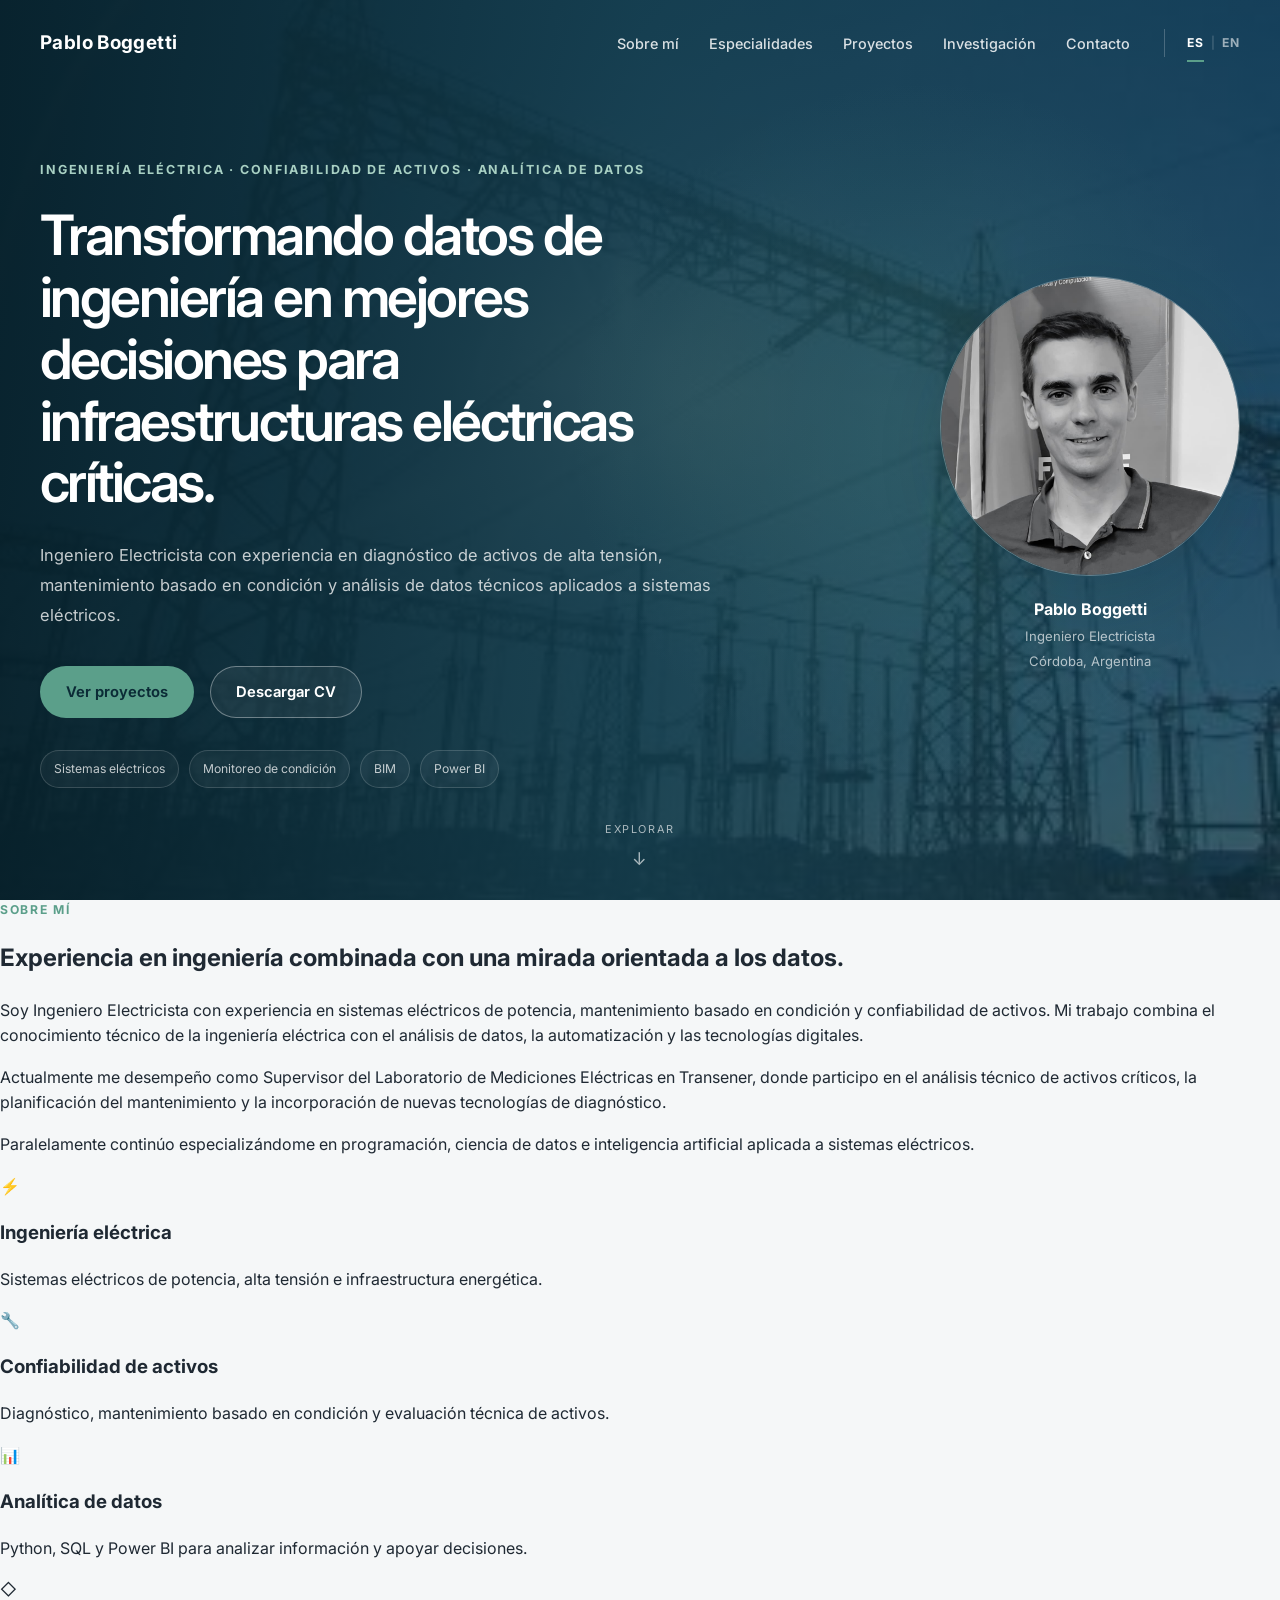
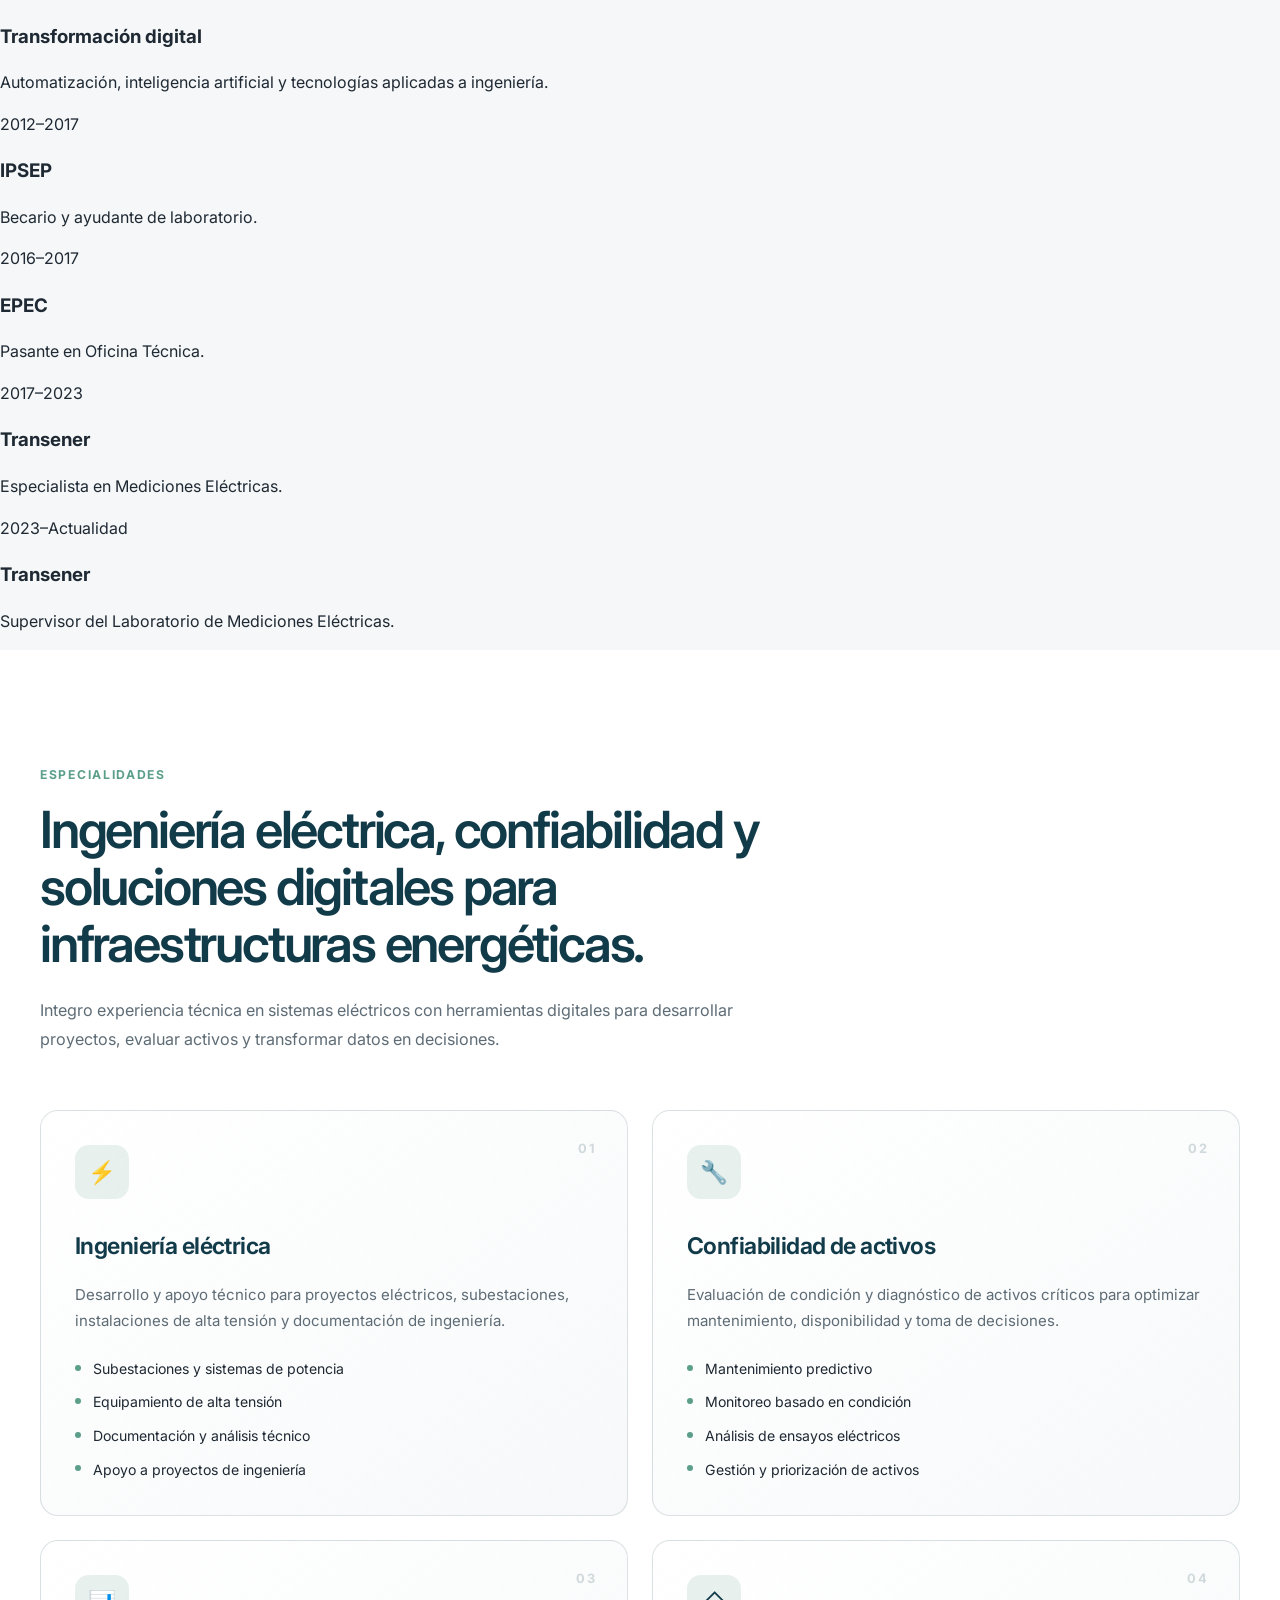
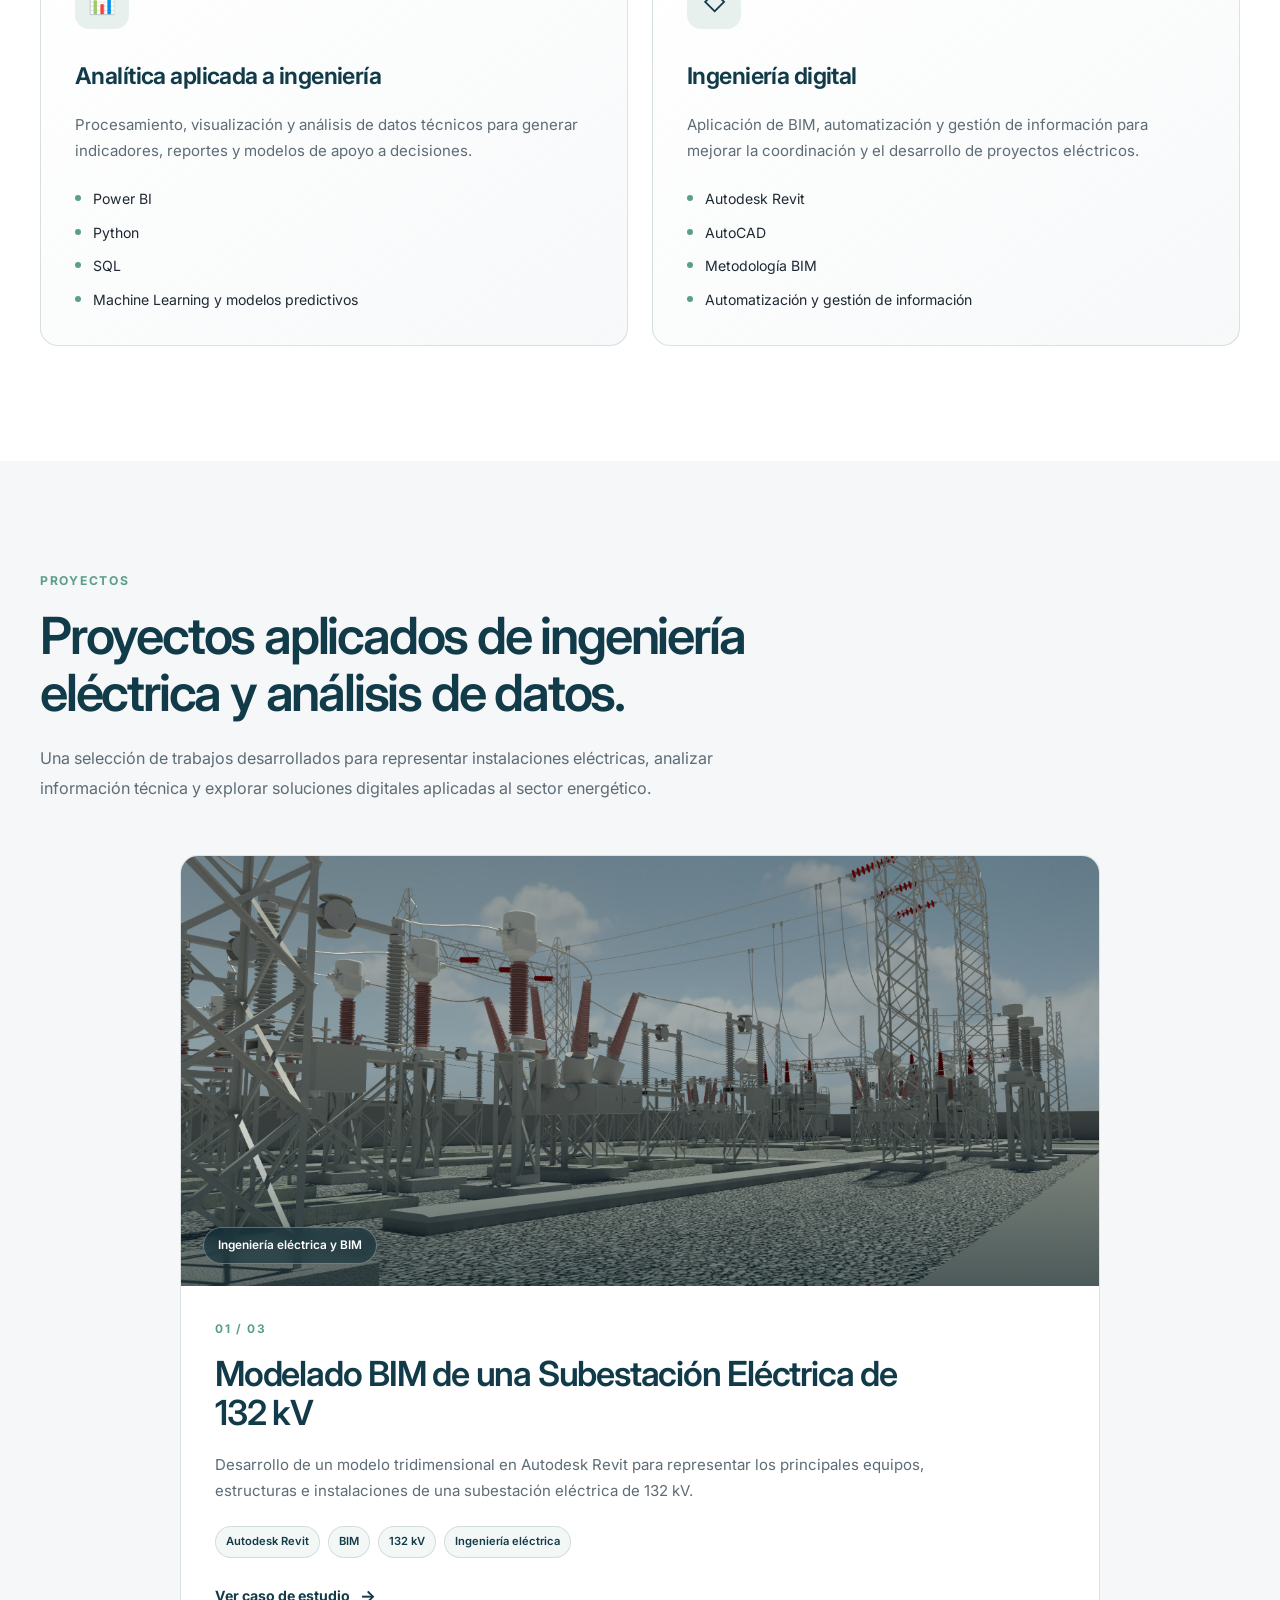
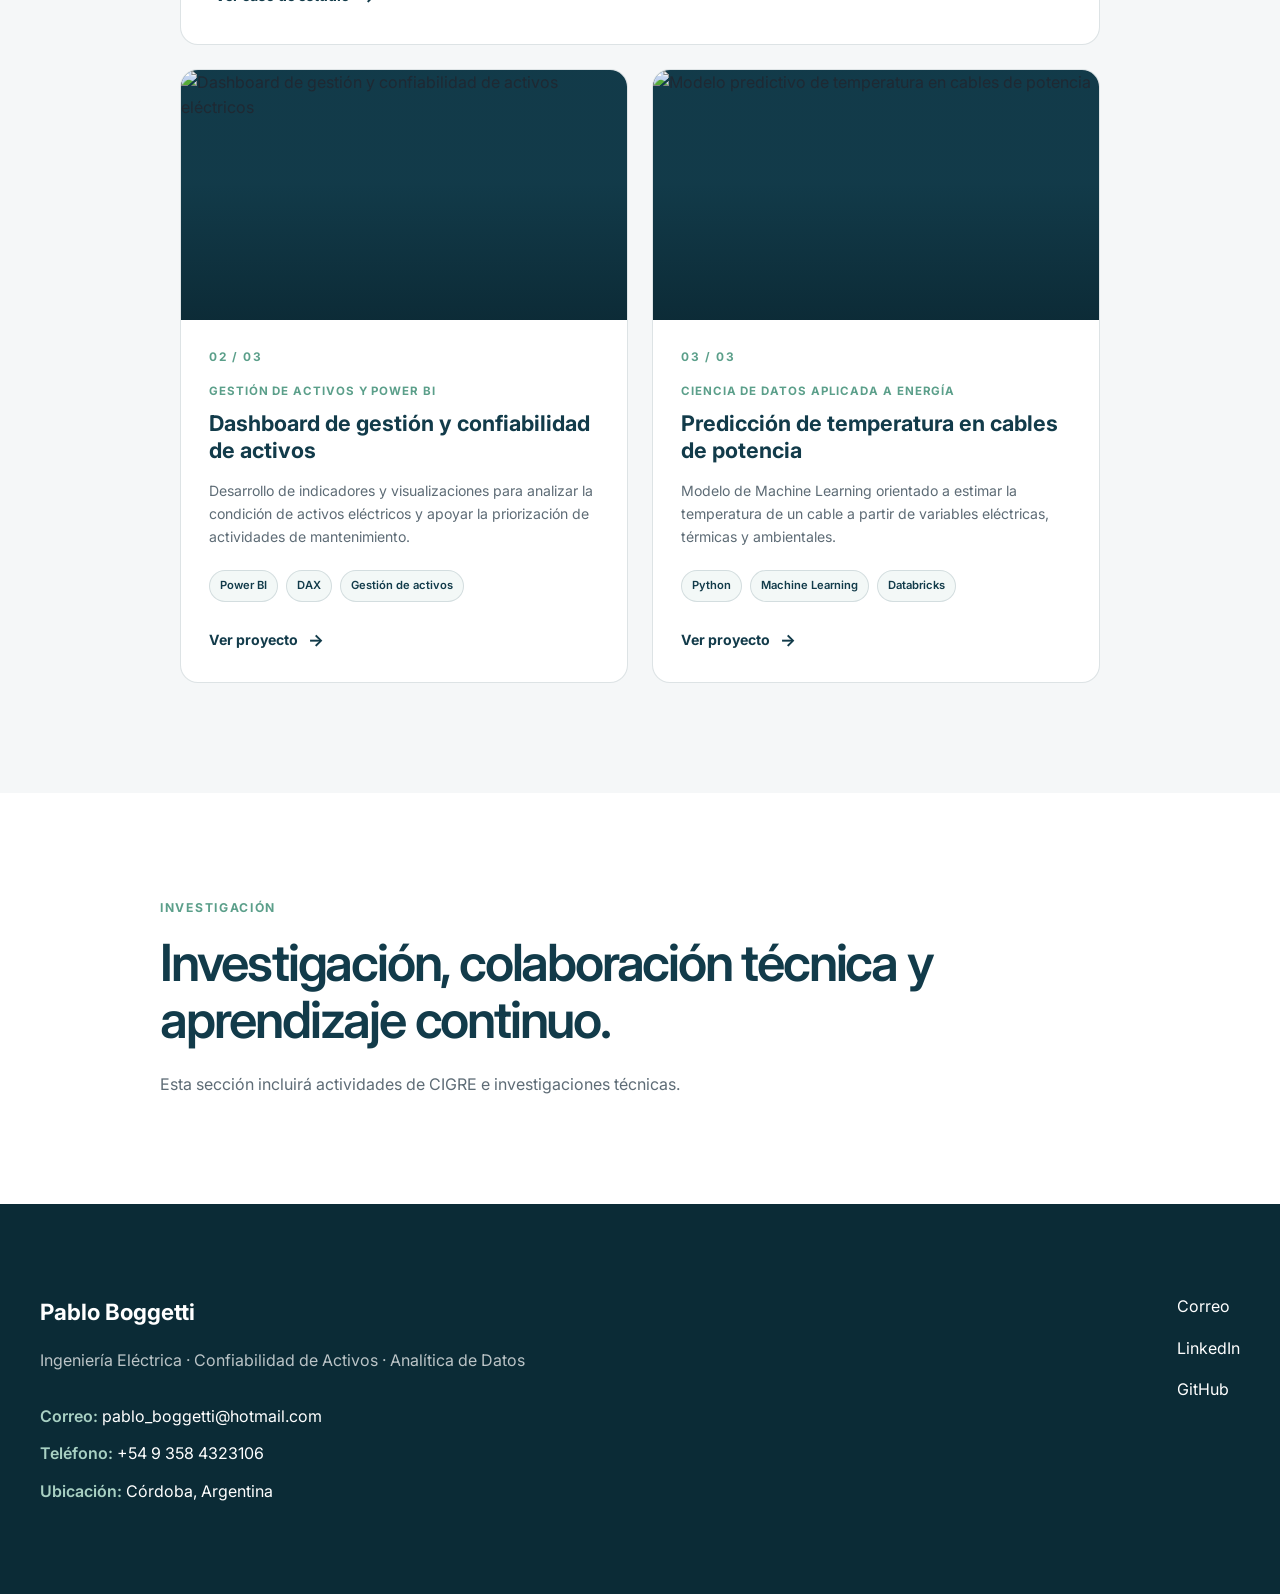
==== index.html @ a10084b9 "Revamp 'About Me' section with updated content Updated the 'About Me' section with new content and s" ====
<!DOCTYPE html>
<html lang="es">

<head>
  <meta charset="UTF-8">

  <meta
    name="viewport"
    content="width=device-width, initial-scale=1.0"
  >

  <meta
    name="description"
    content="Portfolio profesional de Pablo Boggetti: ingeniería eléctrica, confiabilidad de activos, BIM y analítica de datos aplicada a sistemas de potencia."
  >

  <title>Pablo Boggetti | Ingeniería Eléctrica y Analítica</title>

  <link rel="preconnect" href="https://fonts.googleapis.com">

  <link
    rel="preconnect"
    href="https://fonts.gstatic.com"
    crossorigin
  >

  <link
    href="https://fonts.googleapis.com/css2?family=Inter:wght@400;500;600;700&display=swap"
    rel="stylesheet"
  >

  <link rel="stylesheet" href="css/styles.css">
</head>

<body>

  <!-- =========================================
       NAVEGACIÓN
  ========================================== -->

  <header class="site-header">

    <nav class="navbar">

      <a href="#inicio" class="brand">
        Pablo Boggetti
      </a>

      <button
        class="menu-button"
        type="button"
        aria-label="Abrir menú de navegación"
        aria-expanded="false"
      >
        <span></span>
        <span></span>
        <span></span>
      </button>

      <div class="navigation-area">

        <div class="nav-links">

          <a
            href="#about"
            data-i18n="navAbout"
          >
            Sobre mí
          </a>

          <a
            href="#expertise"
            data-i18n="navExpertise"
          >
            Especialidades
          </a>

          <a
            href="#projects"
            data-i18n="navProjects"
          >
            Proyectos
          </a>

          <a
            href="#research"
            data-i18n="navResearch"
          >
            Investigación
          </a>

          <a
            href="#contact"
            data-i18n="navContact"
          >
            Contacto
          </a>

        </div>

        <div
          class="language-selector"
          role="group"
          aria-label="Selector de idioma"
        >

          <button
            class="language-button active"
            type="button"
            data-language="es"
            aria-pressed="true"
          >
            ES
          </button>

          <span class="language-divider">|</span>

          <button
            class="language-button"
            type="button"
            data-language="en"
            aria-pressed="false"
          >
            EN
          </button>

        </div>

      </div>

    </nav>

  </header>

  <main>

    <!-- =========================================
         HERO
    ========================================== -->

    <section
      id="inicio"
      class="hero"
    >

      <div class="hero-overlay"></div>

      <div class="hero-container">

        <div class="hero-content">

          <p
            class="eyebrow"
            data-i18n="heroEyebrow"
          >
            Ingeniería Eléctrica · Confiabilidad de Activos · Analítica de Datos
          </p>

          <h1 data-i18n="heroTitle">
            Ingeniería eléctrica, analítica de datos y soluciones digitales para sistemas de potencia.
          </h1>

          <p
            class="hero-description"
            data-i18n="heroDescription"
          >
            Ingeniero Electricista con experiencia en proyectos de infraestructura
            eléctrica, diagnóstico de activos de alta tensión y desarrollo de
            soluciones basadas en datos para apoyar la operación, el mantenimiento
            y la toma de decisiones.
          </p>

          <div class="hero-actions">

            <a
              href="#projects"
              class="button button-primary"
              data-i18n="viewProjects"
            >
              Ver proyectos
            </a>

            <a
              href="cv/Pablo_Boggetti_Asset_Reliability_CV.pdf"
              class="button button-secondary"
              target="_blank"
              rel="noopener noreferrer"
              data-i18n="downloadCV"
            >
              Descargar CV
            </a>

          </div>

          <div class="hero-tags">

            <span data-i18n="tagPowerSystems">
              Sistemas de potencia
            </span>

            <span data-i18n="tagConditionMonitoring">
              Monitoreo de condición
            </span>

            <span>BIM</span>

            <span>Power BI</span>

          </div>

        </div>

        <div class="hero-profile">

          <div class="profile-frame">

            <img
              src="images/profile/profile.jpg"
              alt="Pablo Boggetti"
            >

          </div>

          <div class="profile-note">

            <strong>Pablo Boggetti</strong>

            <span data-i18n="profileRole">
              Ingeniero Electricista
            </span>

            <span data-i18n="profileLocation">
              Córdoba, Argentina
            </span>

          </div>

        </div>

      </div>

      <a
        href="#about"
        class="scroll-indicator"
        aria-label="Ir a la siguiente sección"
      >

        <span data-i18n="explore">
          Explorar
        </span>

        <span class="scroll-arrow">↓</span>

      </a>

    </section>

    <!-- =========================================
     SOBRE MÍ
========================================== -->

<section id="about" class="about-section">

  <div class="about-heading">

    <p class="section-label" data-i18n="aboutLabel">
      Sobre mí
    </p>

    <h2 data-i18n="aboutTitle">
      Ingeniero Eléctrico impulsando la transformación digital del sector energético.
    </h2>

  </div>

  <div class="about-content">

    <div class="about-text">

      <p data-i18n="aboutParagraph1">
        Soy Ingeniero Electricista con experiencia en sistemas eléctricos de
        potencia, mantenimiento basado en condición y confiabilidad de activos.
        Mi trabajo combina el conocimiento técnico de la ingeniería eléctrica
        con el análisis de datos, la automatización y las tecnologías digitales.
      </p>

      <p data-i18n="aboutParagraph2">
        Actualmente me desempeño como Supervisor del Laboratorio de Mediciones
        Eléctricas en Transener, donde participo en el análisis técnico de activos
        críticos, la planificación del mantenimiento y la incorporación de nuevas
        tecnologías de diagnóstico.
      </p>

      <p data-i18n="aboutParagraph3">
        Paralelamente continúo especializándome en programación, ciencia de datos
        e inteligencia artificial aplicada a sistemas eléctricos.
      </p>

    </div>

    <div class="about-highlights">

      <article class="about-card">
        <span class="about-icon" aria-hidden="true">⚡</span>

        <h3 data-i18n="aboutElectricalTitle">
          Ingeniería eléctrica
        </h3>

        <p data-i18n="aboutElectricalText">
          Sistemas eléctricos de potencia, alta tensión e infraestructura energética.
        </p>
      </article>

      <article class="about-card">
        <span class="about-icon" aria-hidden="true">🔧</span>

        <h3 data-i18n="aboutReliabilityTitle">
          Confiabilidad de activos
        </h3>

        <p data-i18n="aboutReliabilityText">
          Diagnóstico, mantenimiento basado en condición y evaluación técnica de activos.
        </p>
      </article>

      <article class="about-card">
        <span class="about-icon" aria-hidden="true">📊</span>

        <h3 data-i18n="aboutDataTitle">
          Analítica de datos
        </h3>

        <p data-i18n="aboutDataText">
          Python, SQL y Power BI para analizar información y apoyar decisiones.
        </p>
      </article>

      <article class="about-card">
        <span class="about-icon" aria-hidden="true">◇</span>

        <h3 data-i18n="aboutDigitalTitle">
          Transformación digital
        </h3>

        <p data-i18n="aboutDigitalText">
          Automatización, inteligencia artificial y tecnologías aplicadas a ingeniería.
        </p>
      </article>

    </div>

  </div>

  <div class="about-timeline">

    <article class="timeline-item">
      <span>2012–2017</span>
      <h3>IPSEP</h3>
      <p data-i18n="timelineIpsep">
        Becario y ayudante de laboratorio.
      </p>
    </article>

    <article class="timeline-item">
      <span>2016–2017</span>
      <h3>EPEC</h3>
      <p data-i18n="timelineEpec">
        Pasante en Oficina Técnica.
      </p>
    </article>

    <article class="timeline-item">
      <span>2017–2023</span>
      <h3>Transener</h3>
      <p data-i18n="timelineSpecialist">
        Especialista en Mediciones Eléctricas.
      </p>
    </article>

    <article class="timeline-item">
      <span data-i18n="timelineCurrentDate">
        2023–Actualidad
      </span>
      <h3>Transener</h3>
      <p data-i18n="timelineSupervisor">
        Supervisor del Laboratorio de Mediciones Eléctricas.
      </p>
    </article>

  </div>

</section>    <!-- =========================================
         ESPECIALIDADES
    ========================================== -->

    <section
      id="expertise"
      class="expertise-section"
    >

      <div class="section-heading">

        <p
          class="section-label"
          data-i18n="expertiseLabel"
        >
          Especialidades
        </p>

        <h2 data-i18n="expertiseTitle">
          Ingeniería eléctrica, confiabilidad y soluciones digitales para infraestructuras energéticas.
        </h2>

        <p
          class="section-introduction"
          data-i18n="expertiseIntroduction"
        >
          Integro experiencia técnica en sistemas eléctricos con herramientas
          digitales para desarrollar proyectos, evaluar activos y transformar
          datos en información útil.
        </p>

      </div>

      <div class="expertise-grid">

        <article class="expertise-card">

          <div class="expertise-number">
            01
          </div>

          <div
            class="expertise-icon"
            aria-hidden="true"
          >
            ⚡
          </div>

          <h3 data-i18n="electricalEngineeringTitle">
            Ingeniería eléctrica
          </h3>

          <p data-i18n="electricalEngineeringDescription">
            Desarrollo y apoyo técnico para proyectos eléctricos, subestaciones,
            instalaciones de alta tensión y documentación de ingeniería.
          </p>

          <ul>

            <li data-i18n="electricalItem1">
              Subestaciones y sistemas de potencia
            </li>

            <li data-i18n="electricalItem2">
              Equipamiento de alta tensión
            </li>

            <li data-i18n="electricalItem3">
              Documentación y análisis técnico
            </li>

            <li data-i18n="electricalItem4">
              Apoyo a proyectos de ingeniería
            </li>

          </ul>

        </article>

        <article class="expertise-card">

          <div class="expertise-number">
            02
          </div>

          <div
            class="expertise-icon"
            aria-hidden="true"
          >
            🔧
          </div>

          <h3 data-i18n="reliabilityTitle">
            Confiabilidad de activos
          </h3>

          <p data-i18n="reliabilityDescription">
            Evaluación de condición y diagnóstico de activos críticos para
            apoyar el mantenimiento, la disponibilidad y la toma de decisiones.
          </p>

          <ul>

            <li data-i18n="reliabilityItem1">
              Mantenimiento predictivo
            </li>

            <li data-i18n="reliabilityItem2">
              Monitoreo basado en condición
            </li>

            <li data-i18n="reliabilityItem3">
              Análisis de ensayos eléctricos
            </li>

            <li data-i18n="reliabilityItem4">
              Gestión y priorización de activos
            </li>

          </ul>

        </article>

        <article class="expertise-card">

          <div class="expertise-number">
            03
          </div>

          <div
            class="expertise-icon"
            aria-hidden="true"
          >
            📊
          </div>

          <h3 data-i18n="analyticsTitle">
            Analítica aplicada a ingeniería
          </h3>

          <p data-i18n="analyticsDescription">
            Procesamiento, visualización y análisis de datos técnicos para
            generar indicadores, reportes y modelos de apoyo a decisiones.
          </p>

          <ul>

            <li>Power BI</li>

            <li>Python</li>

            <li>SQL</li>

            <li data-i18n="analyticsItem4">
              Machine Learning y modelos predictivos
            </li>

          </ul>

        </article>

        <article class="expertise-card">

          <div class="expertise-number">
            04
          </div>

          <div
            class="expertise-icon"
            aria-hidden="true"
          >
            ◇
          </div>

          <h3 data-i18n="digitalEngineeringTitle">
            Ingeniería digital
          </h3>

          <p data-i18n="digitalEngineeringDescription">
            Aplicación de BIM, modelado y gestión de información para mejorar
            la representación y el desarrollo de proyectos eléctricos.
          </p>

          <ul>

            <li>Autodesk Revit</li>

            <li>AutoCAD</li>

            <li data-i18n="digitalItem3">
              Metodología BIM
            </li>

            <li data-i18n="digitalItem4">
              Modelado y organización de información
            </li>

          </ul>

        </article>

      </div>

    </section>

    <!-- =========================================
         PROYECTOS DESTACADOS
    ========================================== -->

    <section
      id="projects"
      class="projects-section"
    >

      <div class="section-heading projects-heading">

        <p
          class="section-label"
          data-i18n="projectsLabel"
        >
          Proyectos destacados
        </p>

        <h2 data-i18n="projectsTitle">
          Aplicaciones de ingeniería eléctrica, BIM y análisis de datos.
        </h2>

        <p
          class="section-introduction"
          data-i18n="projectsIntroduction"
        >
          Una selección de trabajos desarrollados para representar instalaciones
          eléctricas, analizar información técnica y explorar soluciones digitales
          aplicadas al sector energético.
        </p>

      </div>

      <!-- PROYECTO PRINCIPAL: BIM -->

      <article class="featured-project">

        <div class="featured-project-image">

          <img
            src="images/projects/bim-substation-main.jpg"
            alt="Modelo BIM en Revit de una subestación eléctrica de 132 kV"
          >

          <div class="project-image-overlay"></div>

          <span
            class="project-category"
            data-i18n="bimMainCategory"
          >
            Ingeniería eléctrica y BIM
          </span>

        </div>

        <div class="featured-project-content">

          <p class="project-number">
            01 / 03
          </p>

          <h3 data-i18n="bimMainTitle">
            Modelado BIM de una Subestación Eléctrica de 132 kV
          </h3>

          <p data-i18n="bimMainDescription">
            Desarrollo de un modelo tridimensional en Autodesk Revit para
            representar los principales equipos, estructuras e instalaciones
            de una subestación eléctrica de 132 kV.
          </p>

          <div class="project-technologies">

            <span>Autodesk Revit</span>
            <span>BIM</span>
            <span>132 kV</span>
            <span data-i18n="electricalEngineeringBadge">
              Ingeniería eléctrica
            </span>

          </div>

          <a
            href="projects/bim-substation.html"
            class="project-link"
            data-i18n="viewCaseStudy"
          >
            Ver caso de estudio
            <span aria-hidden="true">→</span>
          </a>

        </div>

      </article>

      <!-- PROYECTOS SECUNDARIOS -->

      <div class="secondary-projects-grid">

        <!-- DASHBOARD -->

        <article class="secondary-project-card">

          <div class="secondary-project-image">

            <img
              src="images/projects/dashboard-main.jpg"
              alt="Dashboard de gestión y confiabilidad de activos eléctricos"
            >

            <div class="project-image-overlay"></div>

          </div>

          <div class="secondary-project-content">

            <p class="project-number">
              02 / 03
            </p>

            <p
              class="project-category-inline"
              data-i18n="dashboardProjectCategory"
            >
              Gestión de activos y Power BI
            </p>

            <h3 data-i18n="dashboardProjectTitle">
              Dashboard de gestión y confiabilidad de activos
            </h3>

            <p data-i18n="dashboardProjectDescription">
              Desarrollo de indicadores y visualizaciones para analizar la
              condición de activos eléctricos y apoyar la priorización de
              actividades de mantenimiento.
            </p>

            <div class="project-technologies">

              <span>Power BI</span>
              <span>DAX</span>
              <span data-i18n="assetManagementBadge">
                Gestión de activos
              </span>

            </div>

            <a
              href="projects/asset-reliability-dashboard.html"
              class="project-link"
              data-i18n="viewProject"
            >
              Ver proyecto
              <span aria-hidden="true">→</span>
            </a>

          </div>

        </article>

        <!-- MACHINE LEARNING -->

        <article class="secondary-project-card">

          <div class="secondary-project-image">

            <img
              src="images/projects/ml-main.jpg"
              alt="Modelo predictivo de temperatura en cables de potencia"
            >

            <div class="project-image-overlay"></div>

          </div>

          <div class="secondary-project-content">

            <p class="project-number">
              03 / 03
            </p>

            <p
              class="project-category-inline"
              data-i18n="mlProjectCategory"
            >
              Ciencia de datos aplicada a energía
            </p>

            <h3 data-i18n="mlProjectTitle">
              Predicción de temperatura en cables de potencia
            </h3>

            <p data-i18n="mlProjectDescription">
              Modelo de Machine Learning orientado a estimar la temperatura
              de un cable a partir de variables eléctricas, térmicas y
              ambientales.
            </p>

            <div class="project-technologies">

              <span>Python</span>
              <span>Machine Learning</span>
              <span>Databricks</span>

            </div>

            <a
              href="projects/cable-temperature-prediction.html"
              class="project-link"
              data-i18n="viewProject"
            >
              Ver proyecto
              <span aria-hidden="true">→</span>
            </a>

          </div>

        </article>

      </div>

    </section>

    <!-- =========================================
         INVESTIGACIÓN
    ========================================== -->

    <section
      id="research"
      class="placeholder-section alternate"
    >

      <p
        class="section-label"
        data-i18n="researchLabel"
      >
        Investigación
      </p>

      <h2 data-i18n="researchTitle">
        Investigación técnica, colaboración profesional y aprendizaje continuo.
      </h2>

      <p data-i18n="researchText">
        Participación en actividades vinculadas con diagnóstico de activos,
        nuevas tecnologías de monitoreo, CIGRE y aplicación de ciencia de datos
        al sector eléctrico.
      </p>

    </section>

  </main>

  <!-- =========================================
       CONTACTO
  ========================================== -->

  <footer
    id="contact"
    class="site-footer"
  >

    <div class="footer-identity">

      <strong>Pablo Boggetti</strong>

      <p data-i18n="footerProfile">
        Ingeniería Eléctrica · BIM · Confiabilidad de Activos · Analítica de Datos
      </p>

      <div class="contact-details">

        <a href="mailto:pablo_boggetti@hotmail.com">

          <span
            class="contact-label"
            data-i18n="emailLabel"
          >
            Correo:
          </span>

          pablo_boggetti@hotmail.com

        </a>

        <a href="tel:+5493584323106">

          <span
            class="contact-label"
            data-i18n="phoneLabel"
          >
            Teléfono:
          </span>

          +54 9 358 4323106

        </a>

        <span>

          <span
            class="contact-label"
            data-i18n="locationLabel"
          >
            Ubicación:
          </span>

          Córdoba, Argentina

        </span>

      </div>

    </div>

    <div class="footer-links">

      <a
        href="mailto:pablo_boggetti@hotmail.com"
        data-i18n="emailLink"
      >
        Correo
      </a>

      <a
        href="https://www.linkedin.com/in/pablo-boggetti-5958754b/"
        target="_blank"
        rel="noopener noreferrer"
      >
        LinkedIn
      </a>

      <a
        href="https://github.com/PabloBogg"
        target="_blank"
        rel="noopener noreferrer"
      >
        GitHub
      </a>

    </div>

  </footer>

  <script src="js/script.js"></script>

</body>

</html>
---- css/styles.css ----
/* =====================================================
   PORTFOLIO HOME
   Pablo Boggetti
===================================================== */

:root {
  --color-primary: #123b4a;
  --color-primary-dark: #0b2b36;
  --color-accent: #5b9f8a;
  --color-accent-light: #a8d0c3;

  --color-background: #f5f7f8;
  --color-surface: #ffffff;
  --color-text: #1f2933;
  --color-text-soft: #5e6c76;
  --color-border: rgba(18, 59, 74, 0.14);

  --shadow-soft: 0 18px 45px rgba(6, 29, 37, 0.1);
  --shadow-medium: 0 26px 65px rgba(6, 29, 37, 0.15);

  --radius-small: 10px;
  --radius-medium: 18px;
  --radius-large: 26px;

  --max-width: 1200px;
}

/* =====================================================
   BASE
===================================================== */

* {
  box-sizing: border-box;
}

html {
  scroll-behavior: smooth;
}

body {
  margin: 0;
  overflow-x: hidden;
  color: var(--color-text);
  background: var(--color-background);
  font-family: "Inter", Arial, sans-serif;
  line-height: 1.6;
}

body,
button,
a {
  -webkit-font-smoothing: antialiased;
}

a {
  color: inherit;
}

img {
  display: block;
  max-width: 100%;
}

button,
input,
textarea {
  font: inherit;
}

/* =====================================================
   NAVEGACIÓN
===================================================== */

.site-header {
  position: absolute;
  top: 0;
  left: 0;
  z-index: 30;
  width: 100%;
}

.navbar {
  display: flex;
  align-items: center;
  justify-content: space-between;
  width: min(var(--max-width), calc(100% - 40px));
  margin: 0 auto;
  padding: 28px 0;
  color: white;
}

.brand {
  flex-shrink: 0;
  color: white;
  font-size: 1.18rem;
  font-weight: 700;
  letter-spacing: 0.02em;
  text-decoration: none;
}

.navigation-area {
  display: flex;
  align-items: center;
  gap: 34px;
}

.nav-links {
  display: flex;
  align-items: center;
  gap: 30px;
}

.nav-links a {
  position: relative;
  color: white;
  font-size: 0.9rem;
  font-weight: 500;
  opacity: 0.84;
  text-decoration: none;
  transition:
    opacity 180ms ease,
    transform 180ms ease;
}

.nav-links a::after {
  position: absolute;
  right: 0;
  bottom: -8px;
  left: 0;
  width: 0;
  height: 2px;
  margin: auto;
  background: var(--color-accent);
  content: "";
  transition: width 180ms ease;
}

.nav-links a:hover {
  opacity: 1;
  transform: translateY(-1px);
}

.nav-links a:hover::after {
  width: 100%;
}

.language-selector {
  display: flex;
  align-items: center;
  gap: 7px;
  padding-left: 22px;
  border-left: 1px solid rgba(255, 255, 255, 0.22);
}

.language-button {
  position: relative;
  padding: 4px 0;
  border: 0;
  color: rgba(255, 255, 255, 0.58);
  background: transparent;
  font-size: 0.76rem;
  font-weight: 700;
  letter-spacing: 0.08em;
  cursor: pointer;
  transition: color 180ms ease;
}

.language-button::after {
  position: absolute;
  right: 0;
  bottom: -5px;
  left: 0;
  width: 0;
  height: 2px;
  margin: auto;
  background: var(--color-accent);
  content: "";
  transition: width 180ms ease;
}

.language-button:hover,
.language-button.active {
  color: white;
}

.language-button.active::after {
  width: 100%;
}

.language-divider {
  color: rgba(255, 255, 255, 0.28);
  font-size: 0.74rem;
}

.menu-button {
  display: none;
  width: 42px;
  padding: 8px;
  border: 0;
  background: transparent;
  cursor: pointer;
}

.menu-button span {
  display: block;
  width: 100%;
  height: 2px;
  margin: 6px 0;
  background: white;
}

/* =====================================================
   HERO
===================================================== */

.hero {
  position: relative;
  display: flex;
  min-height: 100vh;
  overflow: hidden;
  color: white;
  background:
    linear-gradient(
      90deg,
      rgba(7, 33, 43, 0.97) 0%,
      rgba(18, 59, 74, 0.92) 50%,
      rgba(18, 59, 74, 0.66) 100%
    ),
    url("../images/profile/substation-background.jpg");
  background-position: center;
  background-size: cover;
}

.hero-overlay {
  position: absolute;
  inset: 0;
  background:
    radial-gradient(
      circle at 72% 48%,
      rgba(91, 159, 138, 0.2),
      transparent 34%
    );
  pointer-events: none;
}

.hero-container {
  position: relative;
  z-index: 2;
  display: grid;
  grid-template-columns: minmax(0, 1.45fr) minmax(280px, 0.55fr);
  gap: 78px;
  align-items: center;
  width: min(var(--max-width), calc(100% - 40px));
  margin: auto;
  padding: 148px 0 100px;
}

.hero-content {
  max-width: 780px;
  animation: fade-up 800ms ease both;
}

.eyebrow {
  margin: 0 0 24px;
  color: var(--color-accent-light);
  font-size: 0.78rem;
  font-weight: 700;
  letter-spacing: 0.15em;
  line-height: 1.6;
  text-transform: uppercase;
}

.hero h1 {
  max-width: 730px;
  margin: 0;
  color: white;
  font-size: clamp(2.5rem, 4.35vw, 4.2rem);
  font-weight: 600;
  line-height: 1.11;
  letter-spacing: -0.045em;
}

.hero-description {
  max-width: 690px;
  margin: 28px 0 0;
  color: rgba(255, 255, 255, 0.76);
  font-size: 1.03rem;
  line-height: 1.8;
}

.hero-actions {
  display: flex;
  flex-wrap: wrap;
  gap: 16px;
  margin-top: 36px;
}

.button {
  display: inline-flex;
  align-items: center;
  justify-content: center;
  min-height: 52px;
  padding: 0 25px;
  border: 1px solid transparent;
  border-radius: 999px;
  font-size: 0.92rem;
  font-weight: 650;
  text-decoration: none;
  transition:
    transform 180ms ease,
    background 180ms ease,
    color 180ms ease,
    border-color 180ms ease;
}

.button:hover {
  transform: translateY(-2px);
}

.button-primary {
  color: var(--color-primary-dark);
  background: var(--color-accent);
}

.button-primary:hover {
  background: #72b49f;
}

.button-secondary {
  color: white;
  border-color: rgba(255, 255, 255, 0.36);
  background: rgba(255, 255, 255, 0.06);
  backdrop-filter: blur(8px);
}

.button-secondary:hover {
  border-color: white;
  background: rgba(255, 255, 255, 0.12);
}

.hero-tags {
  display: flex;
  flex-wrap: wrap;
  gap: 10px;
  margin-top: 32px;
}

.hero-tags span {
  padding: 8px 13px;
  border: 1px solid rgba(255, 255, 255, 0.16);
  border-radius: 999px;
  color: rgba(255, 255, 255, 0.74);
  background: rgba(255, 255, 255, 0.04);
  font-size: 0.76rem;
}

/* =====================================================
   PERFIL DEL HERO
===================================================== */

.hero-profile {
  justify-self: end;
  text-align: center;
  animation: fade-in 1000ms 180ms ease both;
}

.profile-frame {
  width: min(300px, 70vw);
  aspect-ratio: 1;
  overflow: hidden;
  border: 1px solid rgba(255, 255, 255, 0.28);
  border-radius: 50%;
  box-shadow: var(--shadow-medium);
}

.profile-frame img {
  width: 100%;
  height: 100%;
  object-fit: cover;
}

.profile-note {
  display: flex;
  flex-direction: column;
  gap: 4px;
  margin-top: 21px;
}

.profile-note strong {
  color: white;
  font-size: 1rem;
}

.profile-note span {
  color: rgba(255, 255, 255, 0.66);
  font-size: 0.82rem;
}

.scroll-indicator {
  position: absolute;
  bottom: 27px;
  left: 50%;
  z-index: 3;
  display: flex;
  flex-direction: column;
  align-items: center;
  color: rgba(255, 255, 255, 0.64);
  font-size: 0.68rem;
  letter-spacing: 0.14em;
  text-decoration: none;
  text-transform: uppercase;
  transform: translateX(-50%);
}

.scroll-arrow {
  margin-top: 6px;
  font-size: 1.1rem;
  animation: bounce 1600ms infinite;
}

/* =====================================================
   ELEMENTOS COMUNES DE SECCIÓN
===================================================== */

.section-label {
  margin: 0 0 16px;
  color: var(--color-accent);
  font-size: 0.76rem;
  font-weight: 700;
  letter-spacing: 0.14em;
  text-transform: uppercase;
}

.section-heading {
  max-width: 840px;
  margin-bottom: 56px;
}

.section-heading h2,
.placeholder-section h2 {
  margin: 0;
  color: var(--color-primary);
  font-size: clamp(2.15rem, 4vw, 3.55rem);
  font-weight: 600;
  line-height: 1.12;
  letter-spacing: -0.043em;
}

.section-introduction {
  max-width: 740px;
  margin: 23px 0 0;
  color: var(--color-text-soft);
  font-size: 1.01rem;
  line-height: 1.8;
}

.placeholder-section {
  max-width: 960px;
  margin: auto;
  padding: 105px 24px;
}

.placeholder-section > p:last-child {
  max-width: 820px;
  margin: 22px 0 0;
  color: var(--color-text-soft);
  font-size: 1rem;
  line-height: 1.8;
}

.placeholder-section.alternate {
  max-width: none;
  padding-right: max(24px, calc((100% - 960px) / 2));
  padding-left: max(24px, calc((100% - 960px) / 2));
  background: white;
}

/* =====================================================
   ESPECIALIDADES
===================================================== */

.expertise-section {
  padding: 115px max(24px, calc((100% - var(--max-width)) / 2));
  background: var(--color-surface);
}

.expertise-grid {
  display: grid;
  grid-template-columns: repeat(2, minmax(0, 1fr));
  gap: 24px;
}

.expertise-card {
  position: relative;
  min-height: 405px;
  overflow: hidden;
  padding: 34px;
  border: 1px solid var(--color-border);
  border-radius: var(--radius-medium);
  background:
    linear-gradient(
      145deg,
      rgba(255, 255, 255, 1),
      rgba(245, 247, 248, 0.8)
    );
  transition:
    transform 220ms ease,
    box-shadow 220ms ease,
    border-color 220ms ease;
}

.expertise-card::before {
  position: absolute;
  top: 0;
  left: 0;
  width: 100%;
  height: 4px;
  background: var(--color-accent);
  content: "";
  transform: scaleX(0);
  transform-origin: left;
  transition: transform 220ms ease;
}

.expertise-card:hover {
  border-color: rgba(91, 159, 138, 0.45);
  box-shadow: var(--shadow-soft);
  transform: translateY(-7px);
}

.expertise-card:hover::before {
  transform: scaleX(1);
}

.expertise-number {
  position: absolute;
  top: 28px;
  right: 30px;
  color: rgba(18, 59, 74, 0.18);
  font-size: 0.8rem;
  font-weight: 700;
  letter-spacing: 0.14em;
}

.expertise-icon {
  display: flex;
  align-items: center;
  justify-content: center;
  width: 54px;
  height: 54px;
  margin-bottom: 29px;
  border-radius: 14px;
  color: var(--color-primary);
  background: rgba(91, 159, 138, 0.14);
  font-size: 1.4rem;
}

.expertise-card h3 {
  margin: 0;
  color: var(--color-primary);
  font-size: 1.44rem;
  font-weight: 650;
  letter-spacing: -0.025em;
}

.expertise-card > p {
  margin: 17px 0 24px;
  color: var(--color-text-soft);
  font-size: 0.94rem;
  line-height: 1.74;
}

.expertise-card ul {
  display: grid;
  gap: 11px;
  margin: 0;
  padding: 0;
  list-style: none;
}

.expertise-card li {
  position: relative;
  padding-left: 18px;
  color: var(--color-text);
  font-size: 0.88rem;
}

.expertise-card li::before {
  position: absolute;
  top: 0.7em;
  left: 0;
  width: 6px;
  height: 6px;
  border-radius: 50%;
  background: var(--color-accent);
  content: "";
  transform: translateY(-50%);
}

/* =====================================================
   PROYECTOS DESTACADOS
===================================================== */

.projects-section {
  width: min(var(--max-width), calc(100% - 48px));
  margin: 0 auto;
  padding: 110px 0;
}

.projects-heading {
  margin-bottom: 52px;
}

.featured-project,
.secondary-project-card {
  overflow: hidden;
  border: 1px solid var(--color-border);
  border-radius: var(--radius-medium);
  background: var(--color-surface);
  transition:
    transform 220ms ease,
    box-shadow 220ms ease,
    border-color 220ms ease;
}

.featured-project:hover,
.secondary-project-card:hover {
  border-color: rgba(91, 159, 138, 0.45);
  box-shadow: var(--shadow-soft);
  transform: translateY(-6px);
}

/* Proyecto principal */

.featured-project {
  display: grid;
  grid-template-columns: 1fr;
  max-width: 920px;
  margin: 0 auto;
}

.featured-project-image {
  position: relative;
  width: 100%;
  height: 430px;
  overflow: hidden;
  background: var(--color-primary);
}

.featured-project-image img,
.secondary-project-image img {
  width: 100%;
  height: 100%;
  object-fit: cover;
  transition: transform 600ms ease;
}

.featured-project:hover .featured-project-image img,
.secondary-project-card:hover .secondary-project-image img {
  transform: scale(1.04);
}

.project-image-overlay {
  position: absolute;
  inset: 0;
  background:
    linear-gradient(
      180deg,
      rgba(8, 31, 40, 0.02) 45%,
      rgba(8, 31, 40, 0.56) 100%
    );
  pointer-events: none;
}

.project-category {
  position: absolute;
  bottom: 22px;
  left: 22px;
  z-index: 2;
  padding: 8px 14px;
  border: 1px solid rgba(255, 255, 255, 0.3);
  border-radius: 999px;
  color: white;
  background: rgba(11, 43, 54, 0.58);
  font-size: 0.74rem;
  font-weight: 600;
  backdrop-filter: blur(8px);
}

.featured-project-content {
  display: flex;
  flex-direction: column;
  padding: 34px;
}

.project-number {
  margin: 0 0 15px;
  color: var(--color-accent);
  font-size: 0.74rem;
  font-weight: 700;
  letter-spacing: 0.14em;
}

.featured-project-content h3 {
  max-width: 720px;
  margin: 0;
  color: var(--color-primary);
  font-size: clamp(1.8rem, 2.7vw, 2.55rem);
  font-weight: 600;
  line-height: 1.14;
  letter-spacing: -0.035em;
}

.featured-project-content > p:not(.project-number) {
  max-width: 760px;
  margin: 20px 0 0;
  color: var(--color-text-soft);
  font-size: 0.94rem;
  line-height: 1.72;
}

/* Proyectos secundarios */

.secondary-projects-grid {
  display: grid;
  grid-template-columns: repeat(2, minmax(0, 1fr));
  gap: 24px;
  max-width: 920px;
  margin: 24px auto 0;
}

.secondary-project-card {
  display: flex;
  flex-direction: column;
}

.secondary-project-image {
  position: relative;
  width: 100%;
  height: 250px;
  overflow: hidden;
  background: var(--color-primary);
}

.secondary-project-content {
  display: flex;
  flex: 1;
  flex-direction: column;
  padding: 28px;
}

.project-category-inline {
  margin: 0 0 10px;
  color: var(--color-accent);
  font-size: 0.72rem;
  font-weight: 700;
  letter-spacing: 0.08em;
  text-transform: uppercase;
}

.secondary-project-content h3 {
  margin: 0;
  color: var(--color-primary);
  font-size: 1.35rem;
  line-height: 1.24;
}

.secondary-project-content > p:not(.project-number):not(.project-category-inline) {
  margin: 15px 0 0;
  color: var(--color-text-soft);
  font-size: 0.88rem;
  line-height: 1.65;
}

.project-technologies {
  display: flex;
  flex-wrap: wrap;
  gap: 8px;
  margin-top: 22px;
}

.project-technologies span {
  padding: 6px 10px;
  border: 1px solid var(--color-border);
  border-radius: 999px;
  color: var(--color-primary);
  background: rgba(91, 159, 138, 0.07);
  font-size: 0.7rem;
  font-weight: 600;
}

.project-link {
  display: inline-flex;
  align-items: center;
  align-self: flex-start;
  gap: 10px;
  margin-top: auto;
  padding-top: 25px;
  color: var(--color-primary);
  font-size: 0.88rem;
  font-weight: 700;
  text-decoration: none;
}

.project-link span {
  font-size: 1.05rem;
  transition: transform 180ms ease;
}

.project-link:hover span {
  transform: translateX(5px);
}

/* =====================================================
   FOOTER
===================================================== */

.site-footer {
  display: flex;
  justify-content: space-between;
  gap: 60px;
  padding: 90px max(24px, calc((100% - var(--max-width)) / 2));
  color: white;
  background: var(--color-primary-dark);
}

.footer-identity {
  max-width: 520px;
}

.footer-identity strong {
  display: block;
  margin-bottom: 18px;
  font-size: 1.4rem;
}

.footer-identity p {
  color: rgba(255, 255, 255, 0.72);
}

.contact-details {
  display: flex;
  flex-direction: column;
  gap: 12px;
  margin-top: 30px;
}

.contact-details a {
  color: white;
  text-decoration: none;
}

.contact-label {
  color: var(--color-accent-light);
  font-weight: 600;
}

.footer-links {
  display: flex;
  flex-direction: column;
  gap: 16px;
}

.footer-links a {
  color: white;
  text-decoration: none;
  transition: color 180ms ease;
}

.footer-links a:hover {
  color: var(--color-accent-light);
}

/* =====================================================
   ANIMACIONES
===================================================== */

@keyframes fade-up {
  from {
    opacity: 0;
    transform: translateY(30px);
  }

  to {
    opacity: 1;
    transform: none;
  }
}

@keyframes fade-in {
  from {
    opacity: 0;
  }

  to {
    opacity: 1;
  }
}

@keyframes bounce {
  0%,
  100% {
    transform: translateY(0);
  }

  50% {
    transform: translateY(8px);
  }
}

/* =====================================================
   RESPONSIVE
===================================================== */

@media (max-width: 1100px) {
  .hero-container {
    grid-template-columns: 1fr;
    gap: 50px;
    text-align: center;
  }

  .hero-content {
    margin: 0 auto;
  }

  .hero-description {
    margin-right: auto;
    margin-left: auto;
  }

  .hero-actions,
  .hero-tags {
    justify-content: center;
  }

  .hero-profile {
    justify-self: center;
  }
}

@media (max-width: 900px) {
  .navigation-area {
    position: absolute;
    top: 76px;
    right: 20px;
    display: none;
    min-width: 230px;
    padding: 24px;
    border: 1px solid rgba(255, 255, 255, 0.14);
    border-radius: 14px;
    background: rgba(11, 43, 54, 0.97);
    box-shadow: var(--shadow-soft);
    backdrop-filter: blur(14px);
  }

  .navigation-area.navigation-open {
    display: flex;
    flex-direction: column;
    align-items: flex-start;
  }

  .nav-links {
    display: flex;
    flex-direction: column;
    align-items: flex-start;
    gap: 20px;
  }

  .language-selector {
    width: 100%;
    padding-top: 18px;
    padding-left: 0;
    border-top: 1px solid rgba(255, 255, 255, 0.14);
    border-left: 0;
  }

  .menu-button {
    display: block;
  }

  .expertise-grid {
    grid-template-columns: 1fr;
  }

  .secondary-projects-grid {
    grid-template-columns: 1fr;
  }

  .featured-project,
  .secondary-projects-grid {
    max-width: 760px;
  }

  .site-footer {
    flex-direction: column;
  }
}

@media (max-width: 650px) {
  .navbar {
    width: min(100% - 28px, var(--max-width));
    padding-top: 22px;
  }

  .hero {
    min-height: auto;
    padding-bottom: 80px;
  }

  .hero-container {
    width: min(100% - 28px, var(--max-width));
    padding-top: 130px;
  }

  .hero h1 {
    font-size: 2.4rem;
  }

  .hero-actions {
    flex-direction: column;
  }

  .button {
    width: 100%;
  }

  .profile-frame {
    width: 230px;
  }

  .expertise-section,
  .projects-section {
    padding-top: 88px;
    padding-bottom: 88px;
  }

  .expertise-card,
  .featured-project-content,
  .secondary-project-content {
    padding: 26px;
  }

  .featured-project-image {
    height: 280px;
  }

  .secondary-project-image {
    height: 220px;
  }

  .section-heading h2,
  .placeholder-section h2 {
    font-size: 2.2rem;
  }

  .project-technologies {
    justify-content: flex-start;
  }

  .site-footer {
    padding-top: 65px;
    padding-bottom: 65px;
  }
}
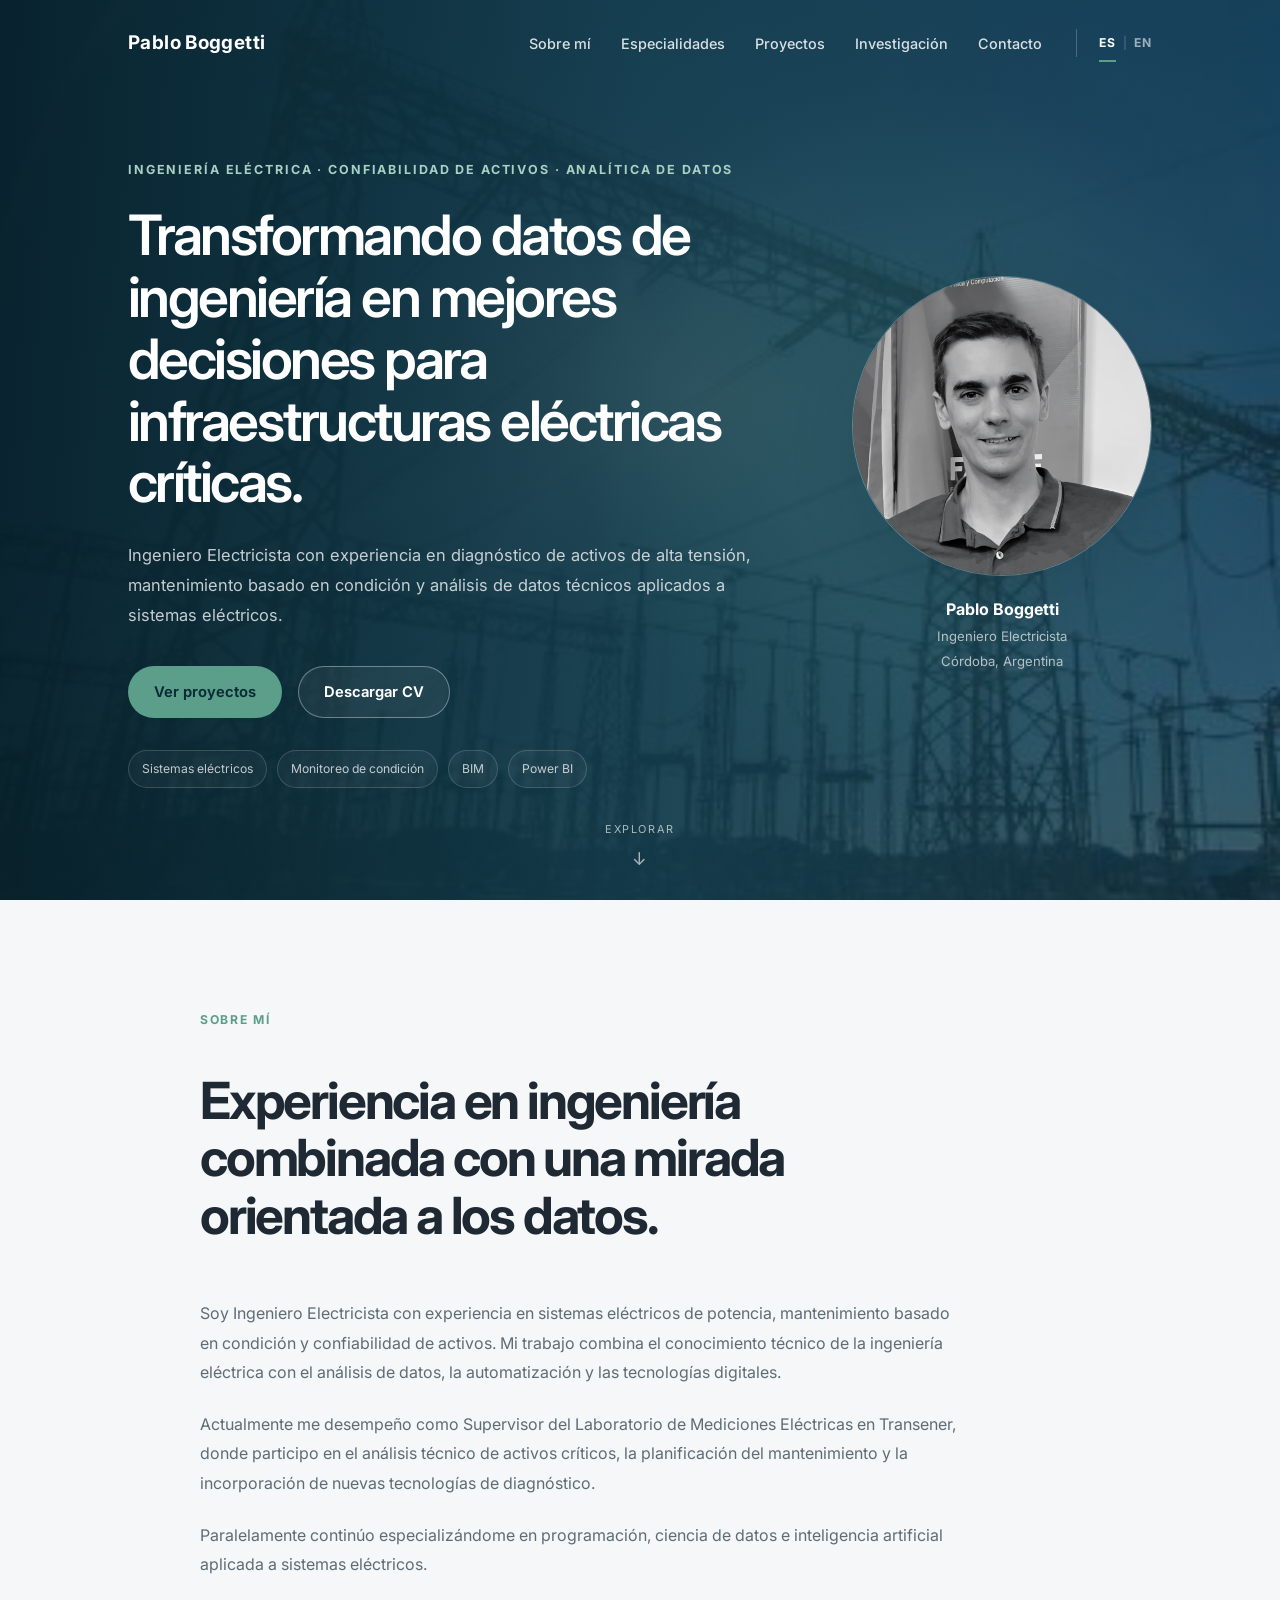
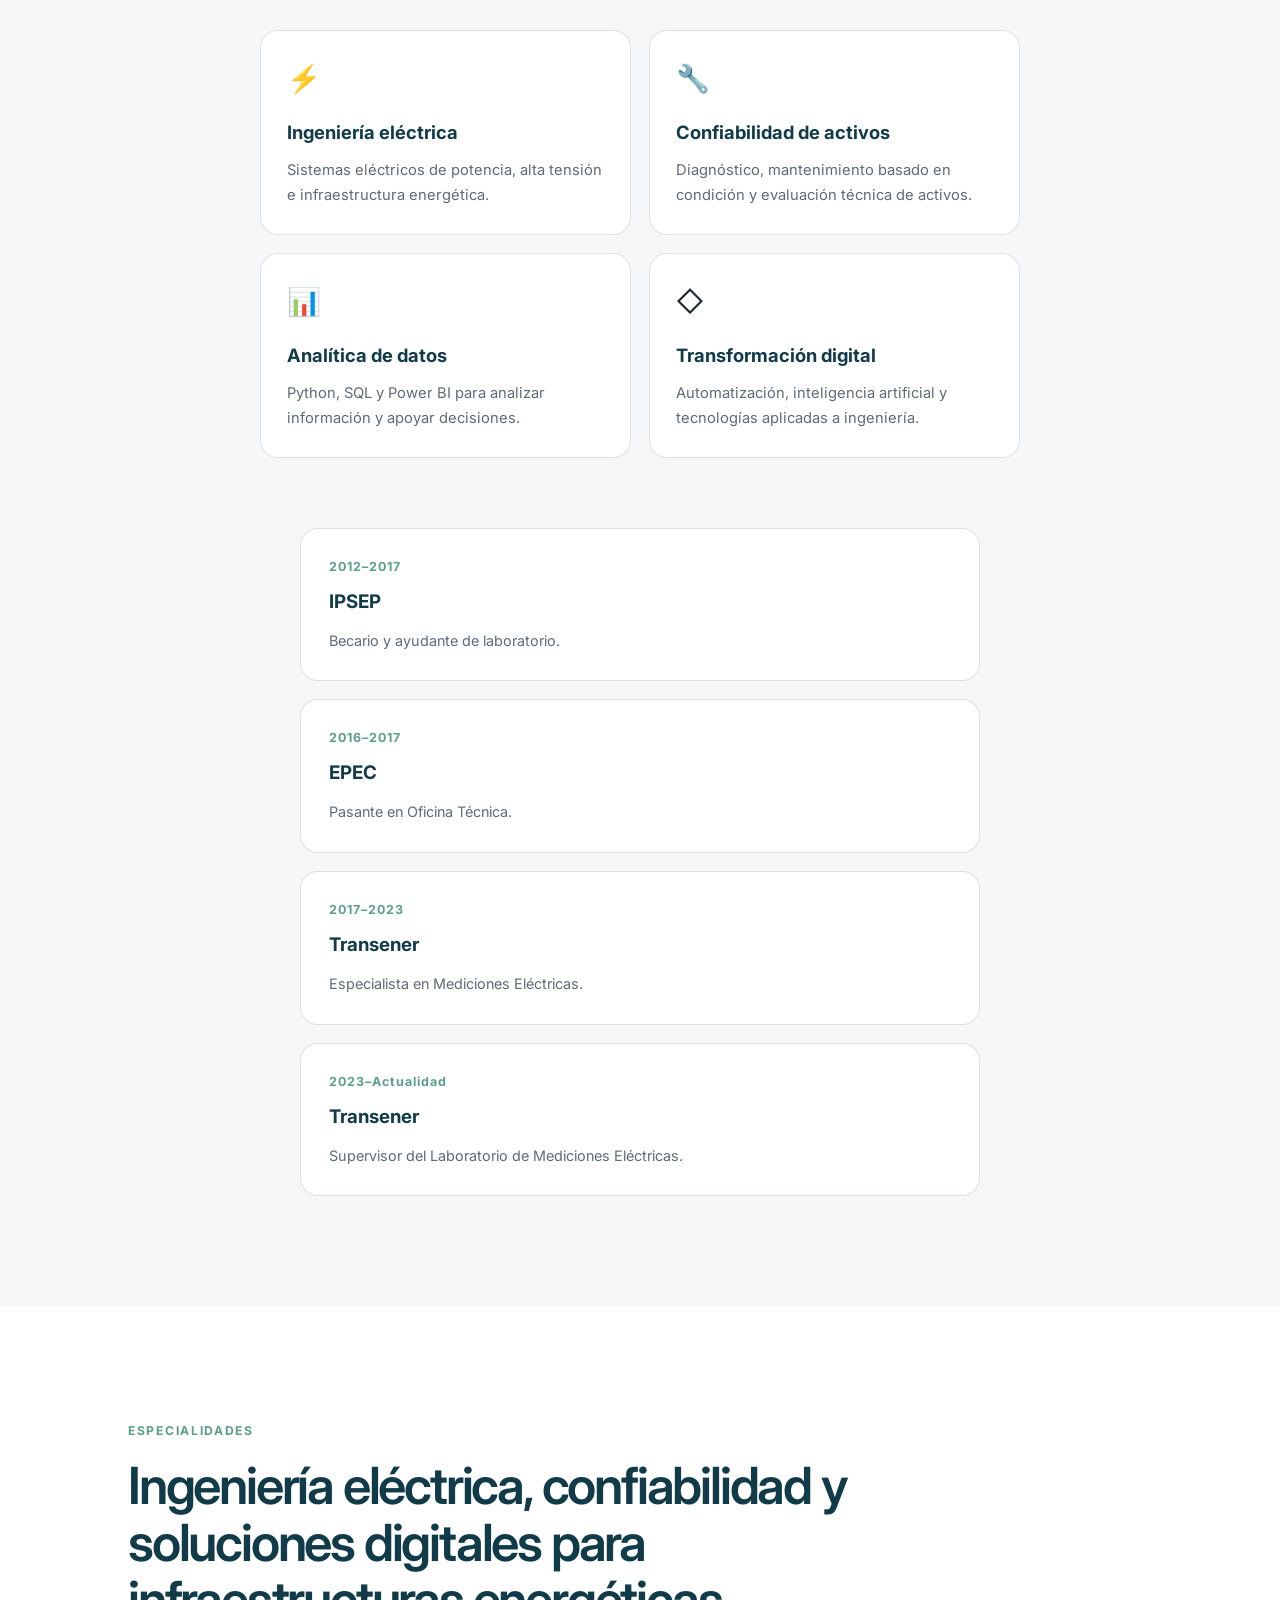
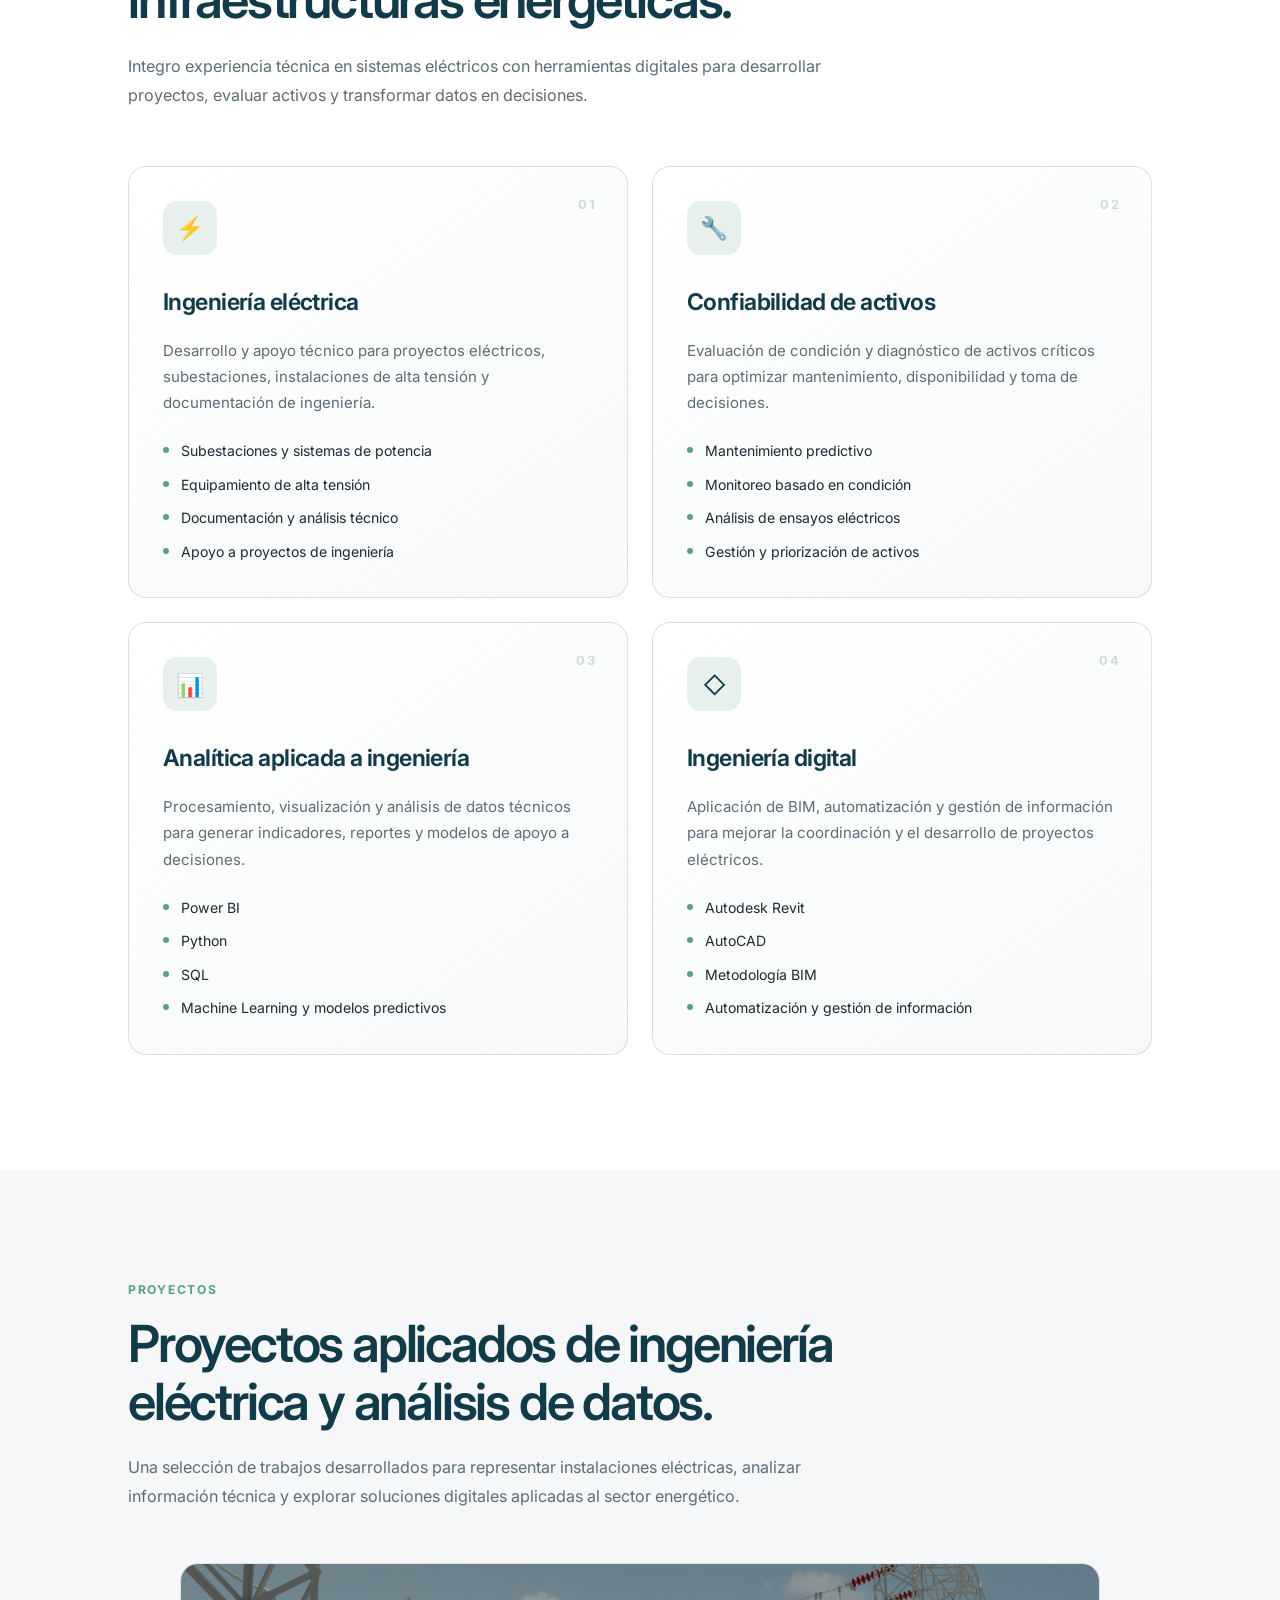
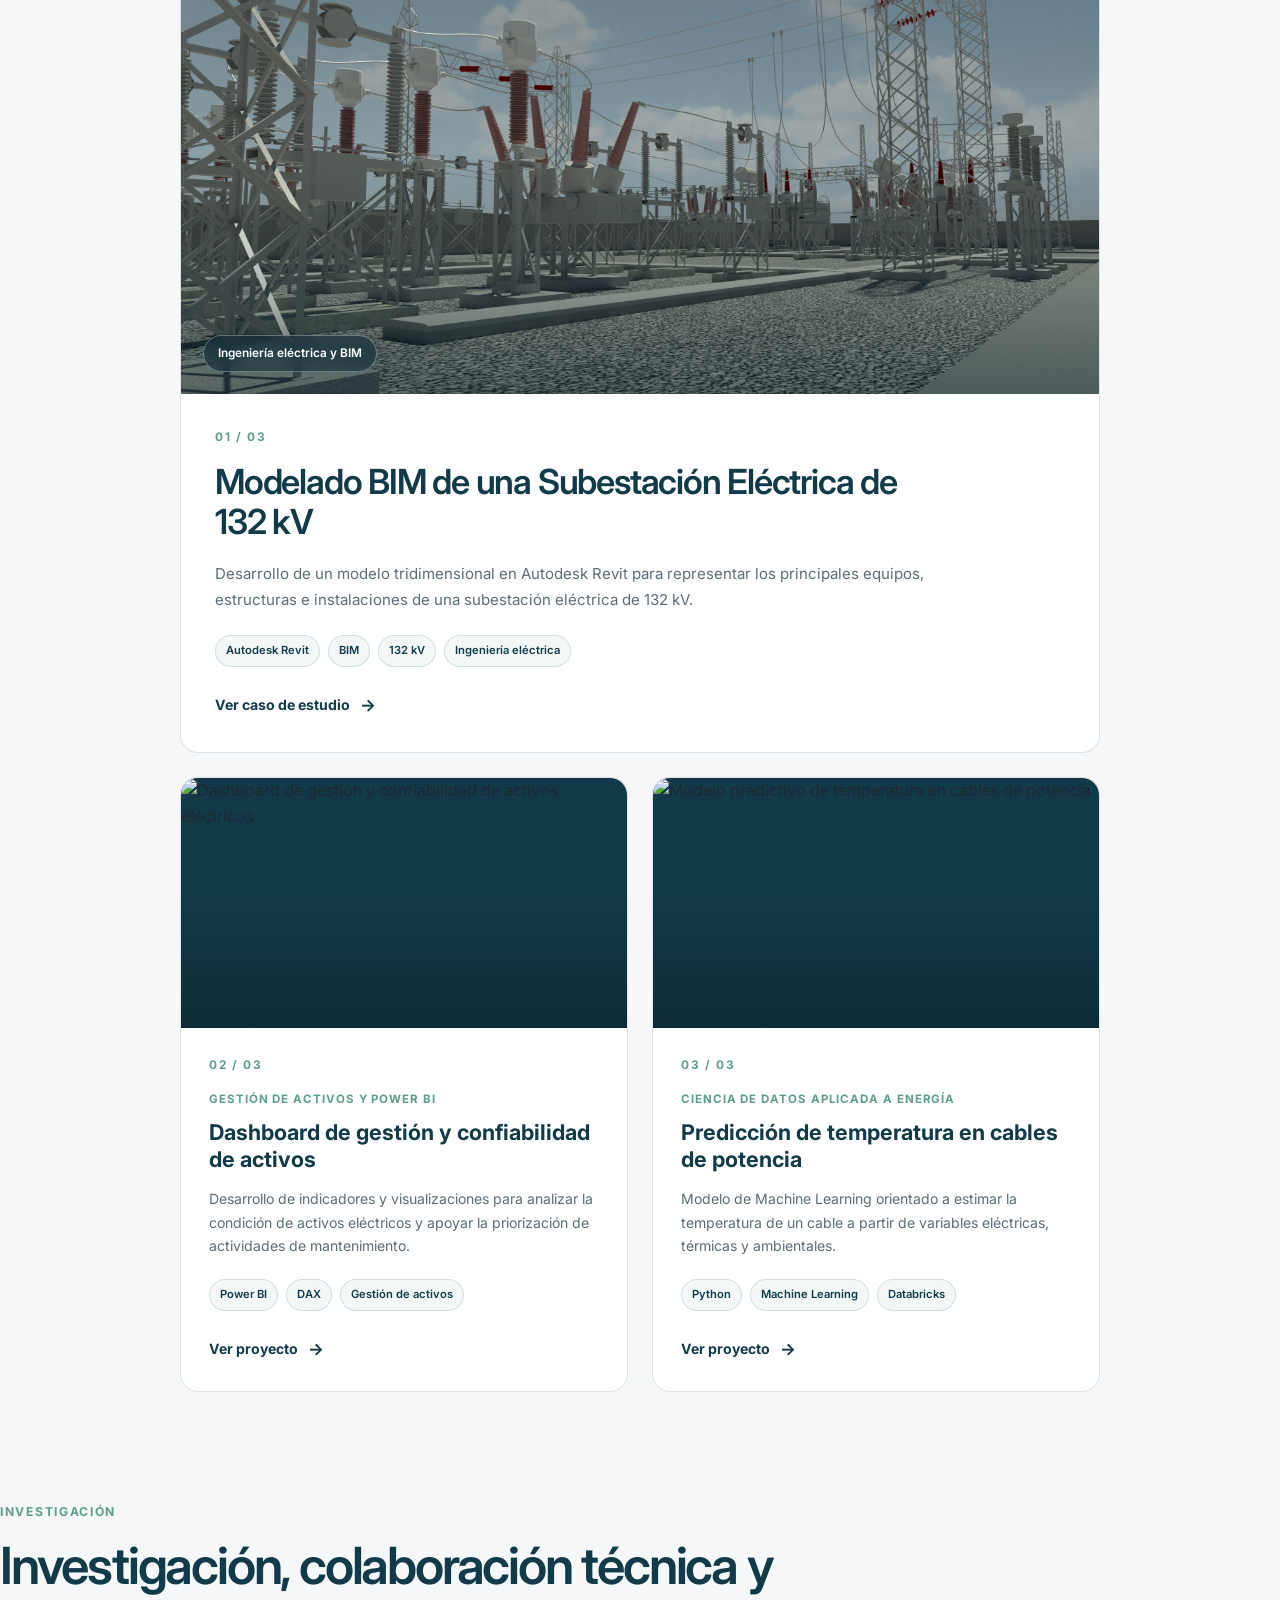
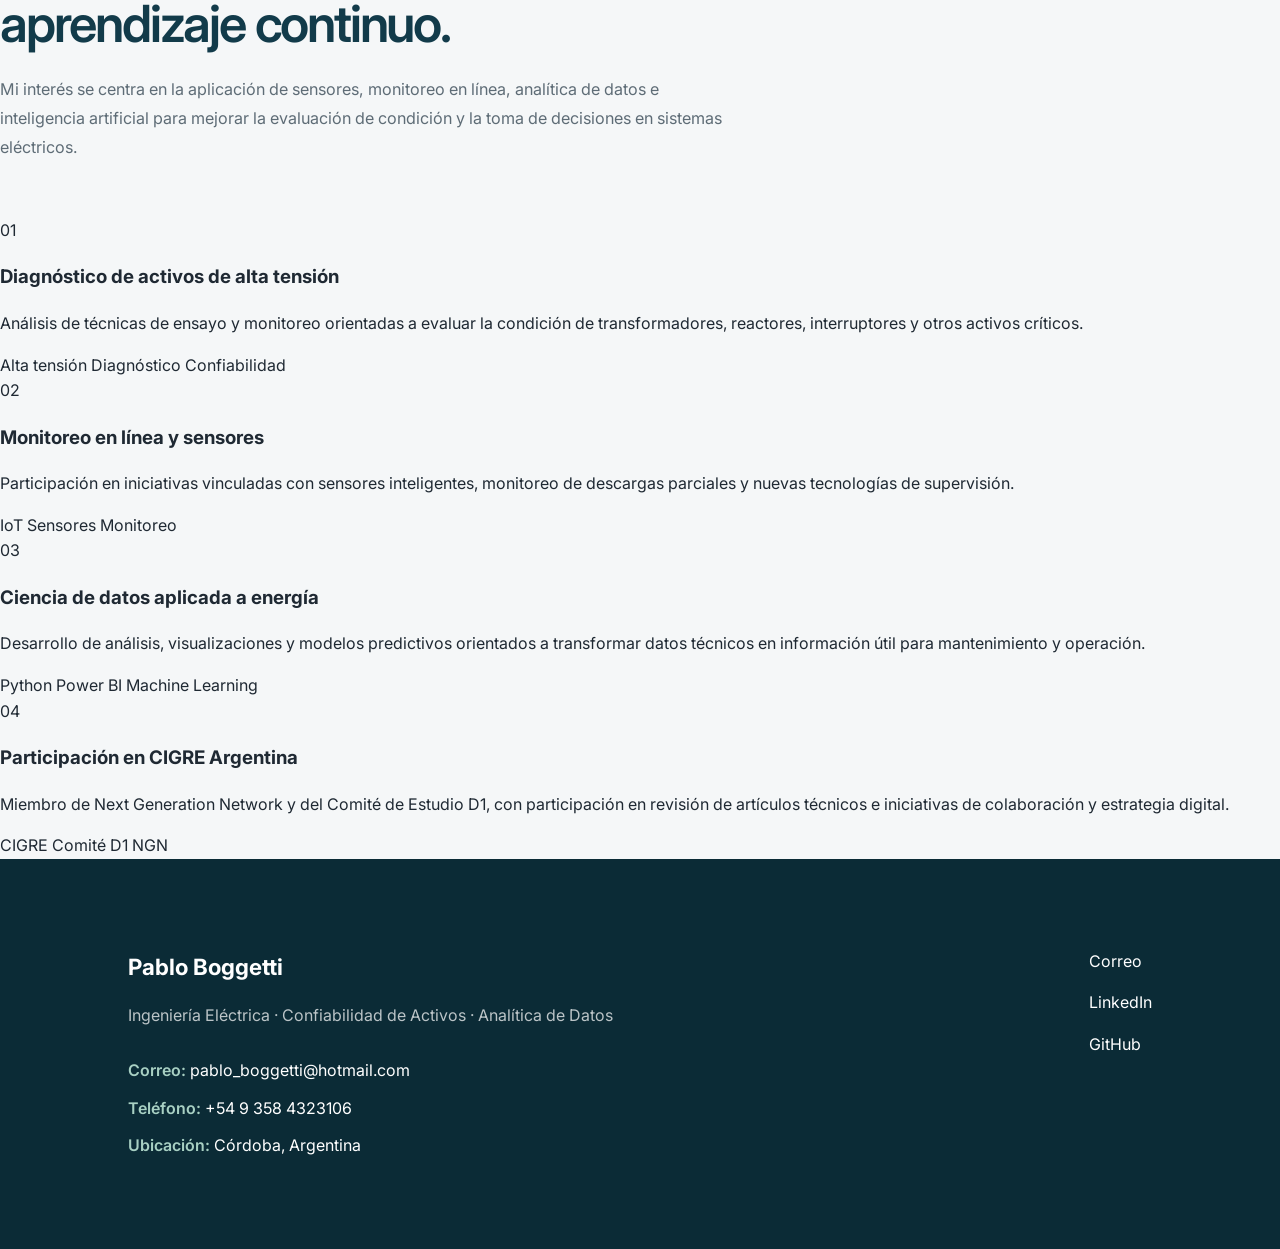
==== commit b8a03130: "Revamp research section with new content and layout Updated the research section with new content an" ====
--- a/index.html
+++ b/index.html
@@ -819,34 +819,119 @@
     </section>
 
     <!-- =========================================
-         INVESTIGACIÓN
-    ========================================== -->
-
-    <section
-      id="research"
-      class="placeholder-section alternate"
-    >
-
-      <p
-        class="section-label"
-        data-i18n="researchLabel"
-      >
-        Investigación
-      </p>
-
-      <h2 data-i18n="researchTitle">
-        Investigación técnica, colaboración profesional y aprendizaje continuo.
-      </h2>
-
-      <p data-i18n="researchText">
-        Participación en actividades vinculadas con diagnóstico de activos,
-        nuevas tecnologías de monitoreo, CIGRE y aplicación de ciencia de datos
-        al sector eléctrico.
-      </p>
-
-    </section>
-
-  </main>
+     INVESTIGACIÓN
+========================================== -->
+
+<section id="research" class="research-section">
+
+  <div class="section-heading">
+
+    <p class="section-label" data-i18n="researchLabel">
+      Investigación
+    </p>
+
+    <h2 data-i18n="researchTitle">
+      Explorando nuevas tecnologías para el diagnóstico y la gestión de activos eléctricos.
+    </h2>
+
+    <p class="section-introduction" data-i18n="researchIntroduction">
+      Mi interés se centra en la aplicación de sensores, monitoreo en línea,
+      analítica de datos e inteligencia artificial para mejorar la evaluación
+      de condición y la toma de decisiones en sistemas eléctricos.
+    </p>
+
+  </div>
+
+  <div class="research-grid">
+
+    <article class="research-card">
+
+      <span class="research-number">01</span>
+
+      <h3 data-i18n="researchAssetTitle">
+        Diagnóstico de activos de alta tensión
+      </h3>
+
+      <p data-i18n="researchAssetText">
+        Análisis de técnicas de ensayo y monitoreo orientadas a evaluar la
+        condición de transformadores, reactores, interruptores y otros activos críticos.
+      </p>
+
+      <div class="research-tags">
+        <span>Alta tensión</span>
+        <span>Diagnóstico</span>
+        <span>Confiabilidad</span>
+      </div>
+
+    </article>
+
+    <article class="research-card">
+
+      <span class="research-number">02</span>
+
+      <h3 data-i18n="researchMonitoringTitle">
+        Monitoreo en línea y sensores
+      </h3>
+
+      <p data-i18n="researchMonitoringText">
+        Participación en iniciativas vinculadas con sensores inteligentes,
+        monitoreo de descargas parciales y nuevas tecnologías de supervisión.
+      </p>
+
+      <div class="research-tags">
+        <span>IoT</span>
+        <span>Sensores</span>
+        <span>Monitoreo</span>
+      </div>
+
+    </article>
+
+    <article class="research-card">
+
+      <span class="research-number">03</span>
+
+      <h3 data-i18n="researchDataTitle">
+        Ciencia de datos aplicada a energía
+      </h3>
+
+      <p data-i18n="researchDataText">
+        Desarrollo de análisis, visualizaciones y modelos predictivos orientados
+        a transformar datos técnicos en información útil para mantenimiento y operación.
+      </p>
+
+      <div class="research-tags">
+        <span>Python</span>
+        <span>Power BI</span>
+        <span>Machine Learning</span>
+      </div>
+
+    </article>
+
+    <article class="research-card research-card-featured">
+
+      <span class="research-number">04</span>
+
+      <h3 data-i18n="researchCigreTitle">
+        Participación en CIGRE Argentina
+      </h3>
+
+      <p data-i18n="researchCigreText">
+        Miembro de Next Generation Network y del Comité de Estudio D1, con
+        participación en revisión de artículos técnicos e iniciativas de
+        colaboración y estrategia digital.
+      </p>
+
+      <div class="research-tags">
+        <span>CIGRE</span>
+        <span>Comité D1</span>
+        <span>NGN</span>
+      </div>
+
+    </article>
+
+  </div>
+
+</section>
 
   <!-- =========================================
        CONTACTO
--- a/css/styles.css
+++ b/css/styles.css
@@ -22,7 +22,7 @@
   --radius-medium: 18px;
   --radius-large: 26px;
 
-  --max-width: 1200px;
+  --max-width: 1024px;
 }
 
 /* =====================================================
@@ -1062,3 +1062,160 @@
     padding-bottom: 65px;
   }
 }
+
+/*======================================================
+  ABOUT
+======================================================*/
+
+.about-section{
+    max-width:880px;
+    width:calc(100% - 48px);
+    margin:0 auto;
+    padding:110px 0;
+}
+
+.about-heading{
+    max-width:760px;
+    margin:0 0 55px;
+    text-align:left;
+}
+.about-heading h2{
+    font-size:clamp(2.15rem,4vw,3.55rem);
+    line-height:1.12;
+    letter-spacing:-0.043em;
+}
+
+.about-content{
+    display:block;
+}
+
+.about-text{
+    max-width:760px;
+    margin:0 0 50px;
+}
+
+.about-highlights{
+    max-width:760px;
+    margin:0 auto;
+    display:grid;
+    grid-template-columns:repeat(2,minmax(0,1fr));
+    gap:18px;
+}
+
+.about-text{
+    display:flex;
+    flex-direction:column;
+    gap:22px;
+}
+
+.about-text p{
+    margin:0;
+    color:var(--color-text-soft);
+    line-height:1.85;
+    font-size:1rem;
+}
+
+.about-highlights{
+    display:grid;
+    grid-template-columns:repeat(2,minmax(0,1fr));
+    gap:18px;
+}
+
+.about-card{
+    padding:26px;
+    border:1px solid var(--color-border);
+    border-radius:var(--radius-medium);
+    background:white;
+    transition:.25s;
+}
+
+.about-card:hover{
+    transform:translateY(-5px);
+    box-shadow:var(--shadow-soft);
+    border-color:rgba(91,159,138,.35);
+}
+
+.about-icon{
+    font-size:1.7rem;
+    display:block;
+    margin-bottom:18px;
+}
+
+.about-card h3{
+    margin:0 0 10px;
+    color:var(--color-primary);
+    font-size:1.15rem;
+}
+
+.about-card p{
+    margin:0;
+    color:var(--color-text-soft);
+    font-size:.92rem;
+    line-height:1.7;
+}
+
+.about-timeline{
+    max-width:680px;
+    margin:70px auto 0;
+    display:grid;
+    grid-template-columns:1fr;
+    gap:18px;
+}
+
+.timeline-item{
+    padding:28px;
+    border:1px solid var(--color-border);
+    border-radius:var(--radius-medium);
+    background:white;
+    transition:.25s;
+}
+
+.timeline-item:hover{
+    transform:translateY(-5px);
+    box-shadow:var(--shadow-soft);
+}
+
+.timeline-item span{
+    display:block;
+    margin-bottom:10px;
+    color:var(--color-accent);
+    font-size:.78rem;
+    font-weight:700;
+    letter-spacing:.08em;
+}
+
+.timeline-item h3{
+    margin:0 0 12px;
+    color:var(--color-primary);
+}
+
+.timeline-item p{
+    margin:0;
+    color:var(--color-text-soft);
+    line-height:1.65;
+    font-size:.9rem;
+}
+
+@media(max-width:1000px){
+
+.about-content{
+grid-template-columns:1fr;
+}
+
+.about-timeline{
+grid-template-columns:repeat(2,1fr);
+}
+
+}
+
+@media(max-width:700px){
+
+.about-highlights{
+grid-template-columns:1fr;
+}
+
+.about-timeline{
+grid-template-columns:1fr;
+}
+
+}
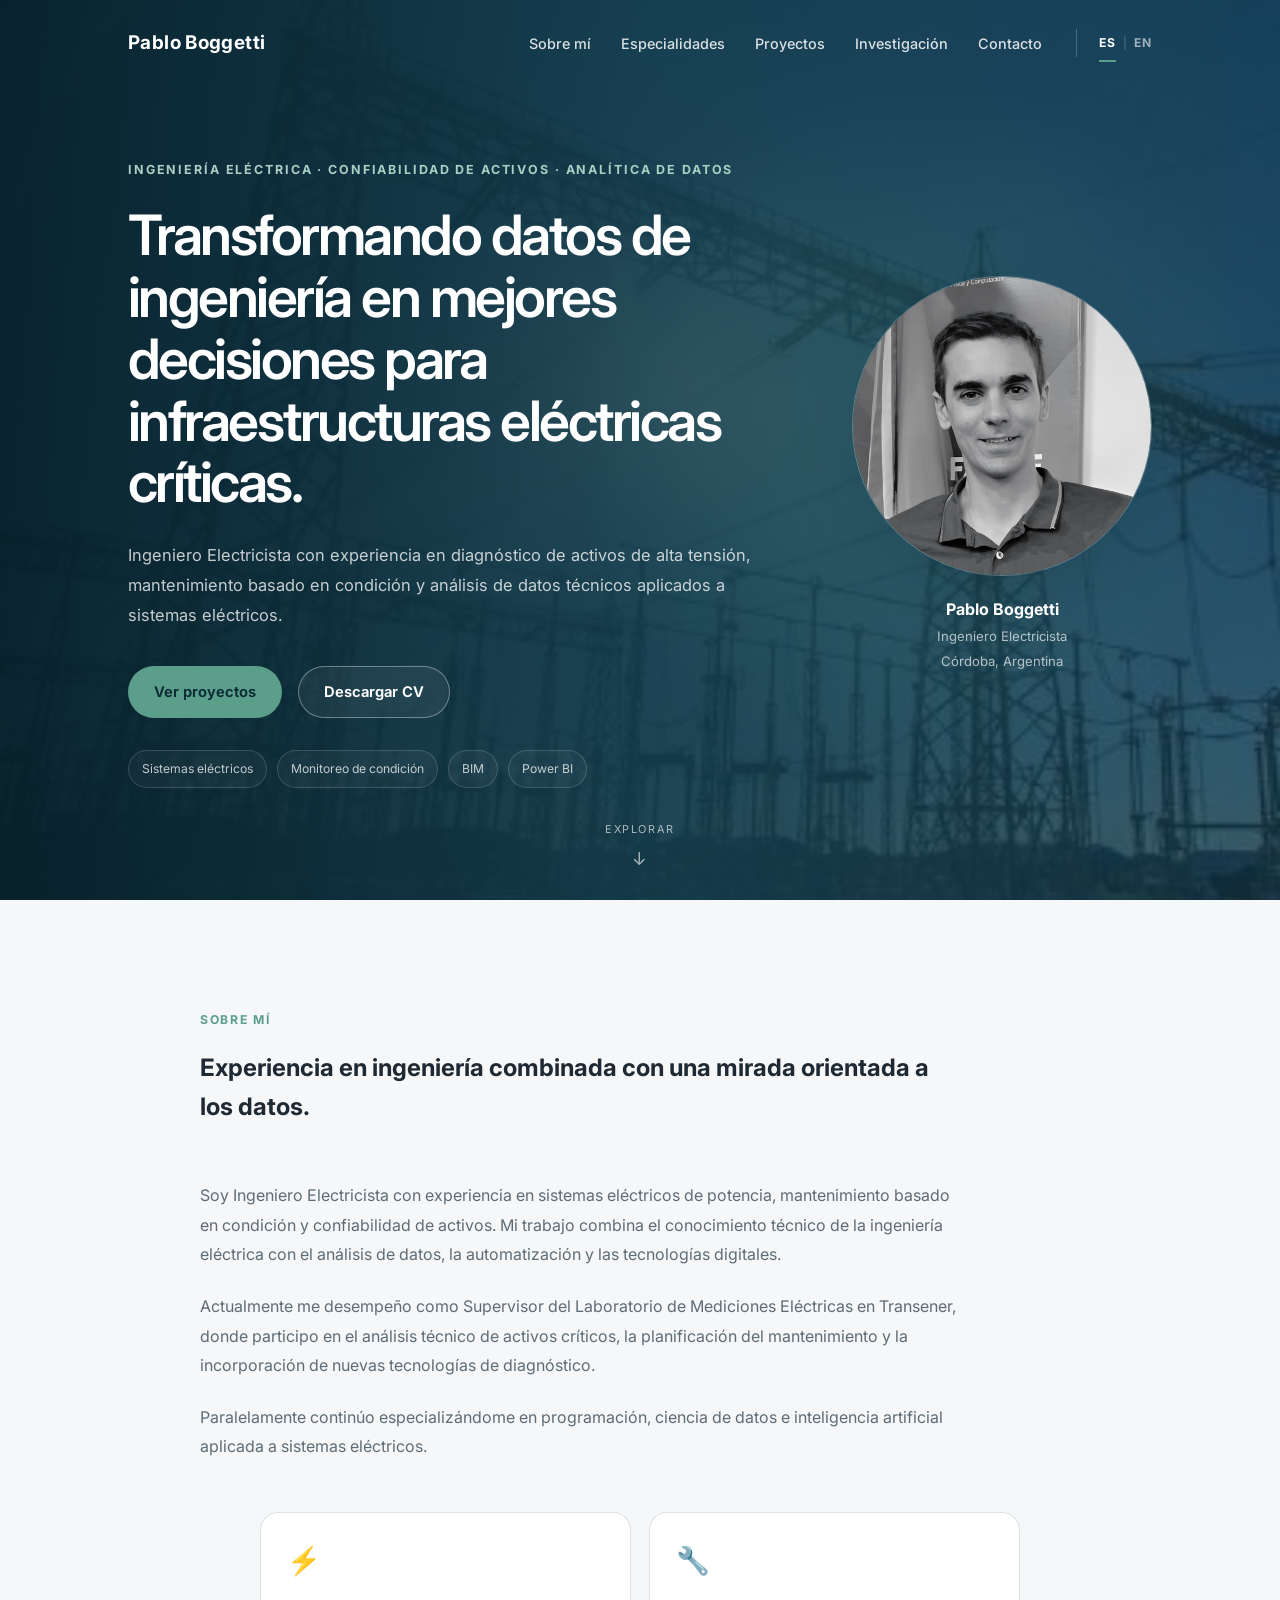
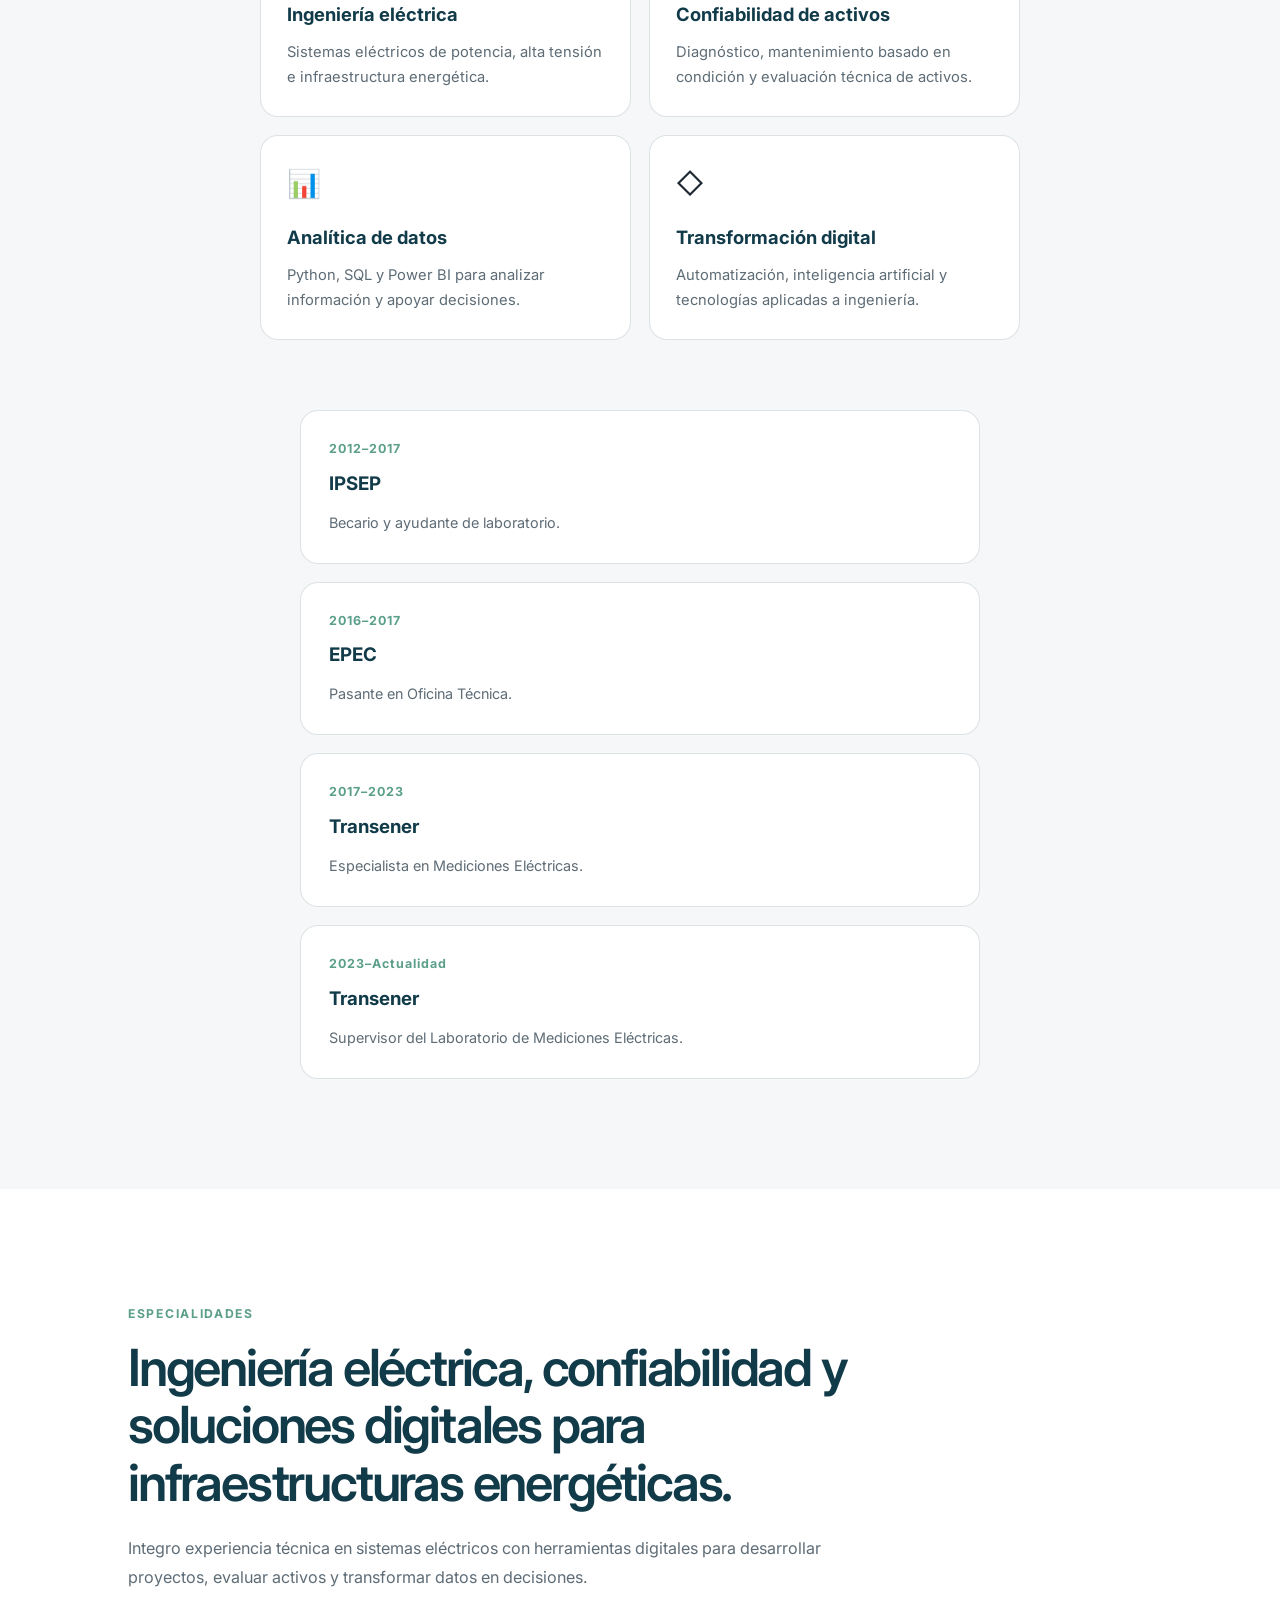
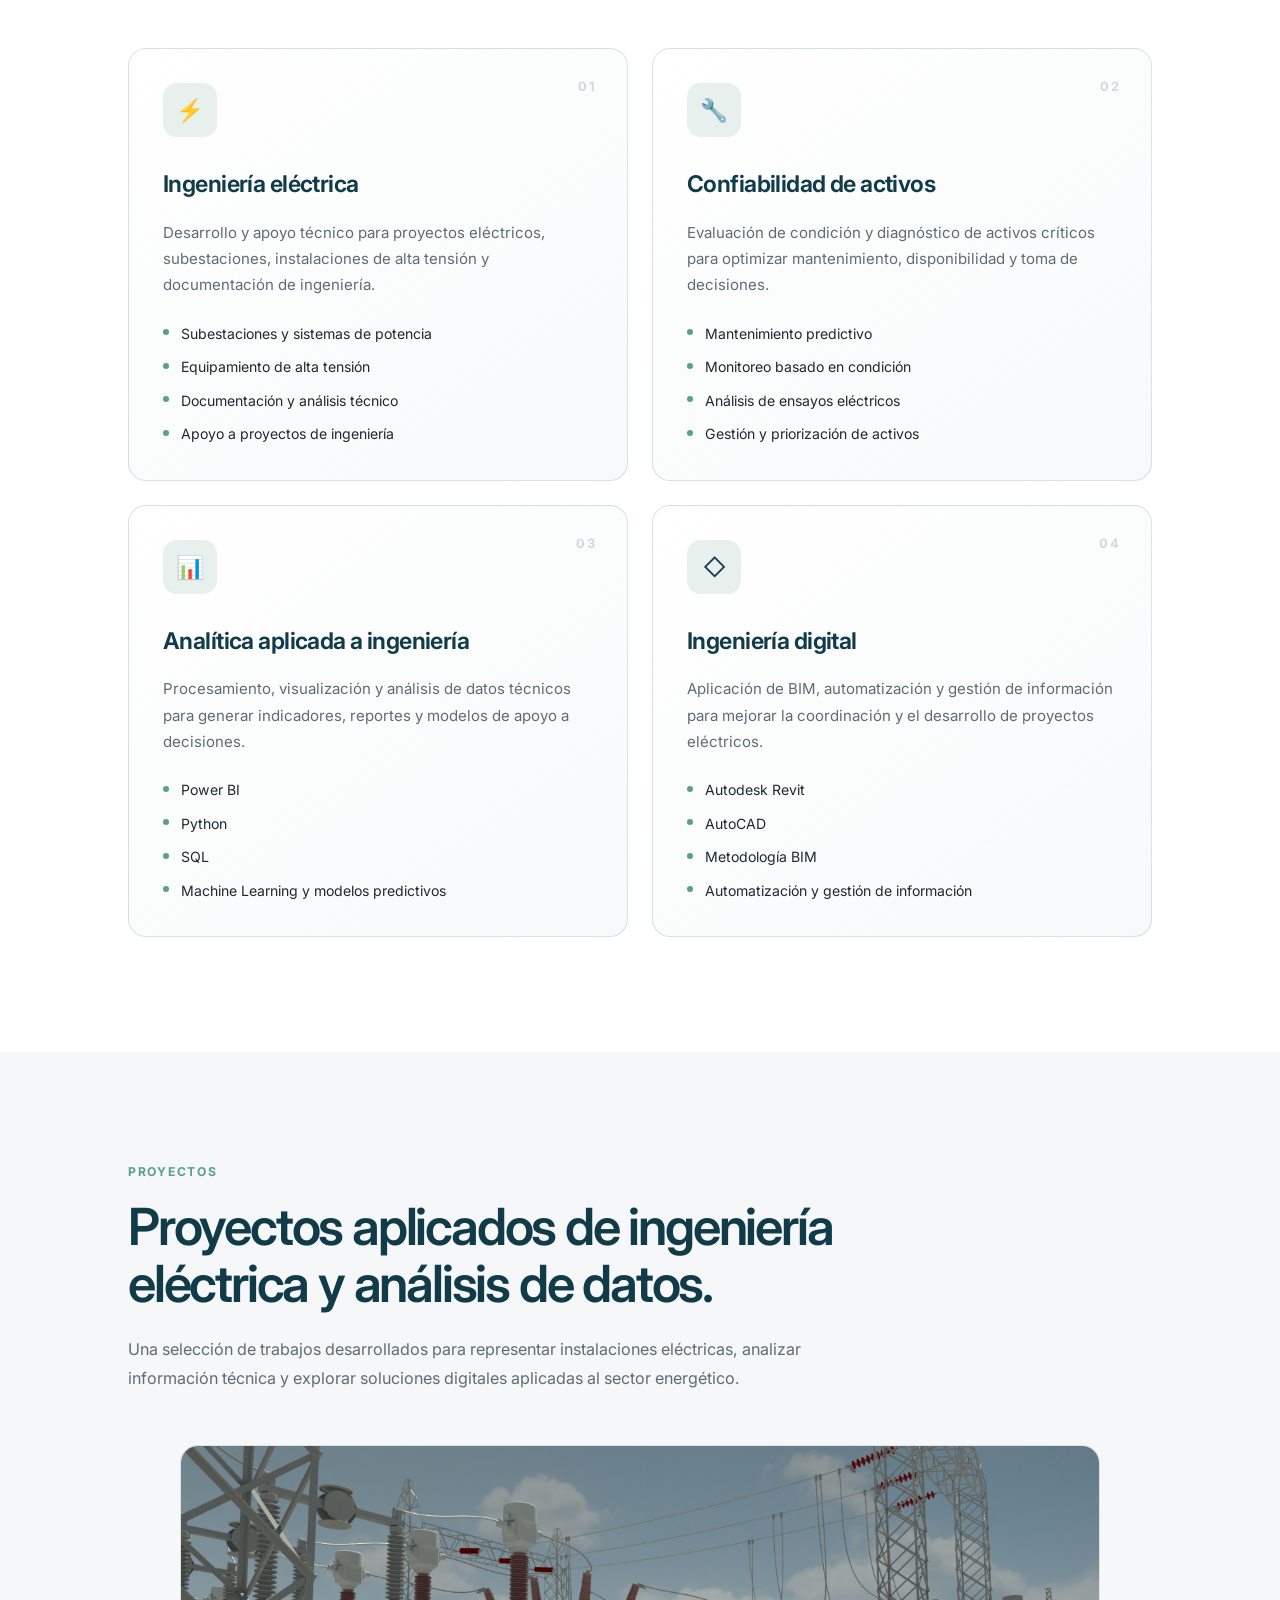
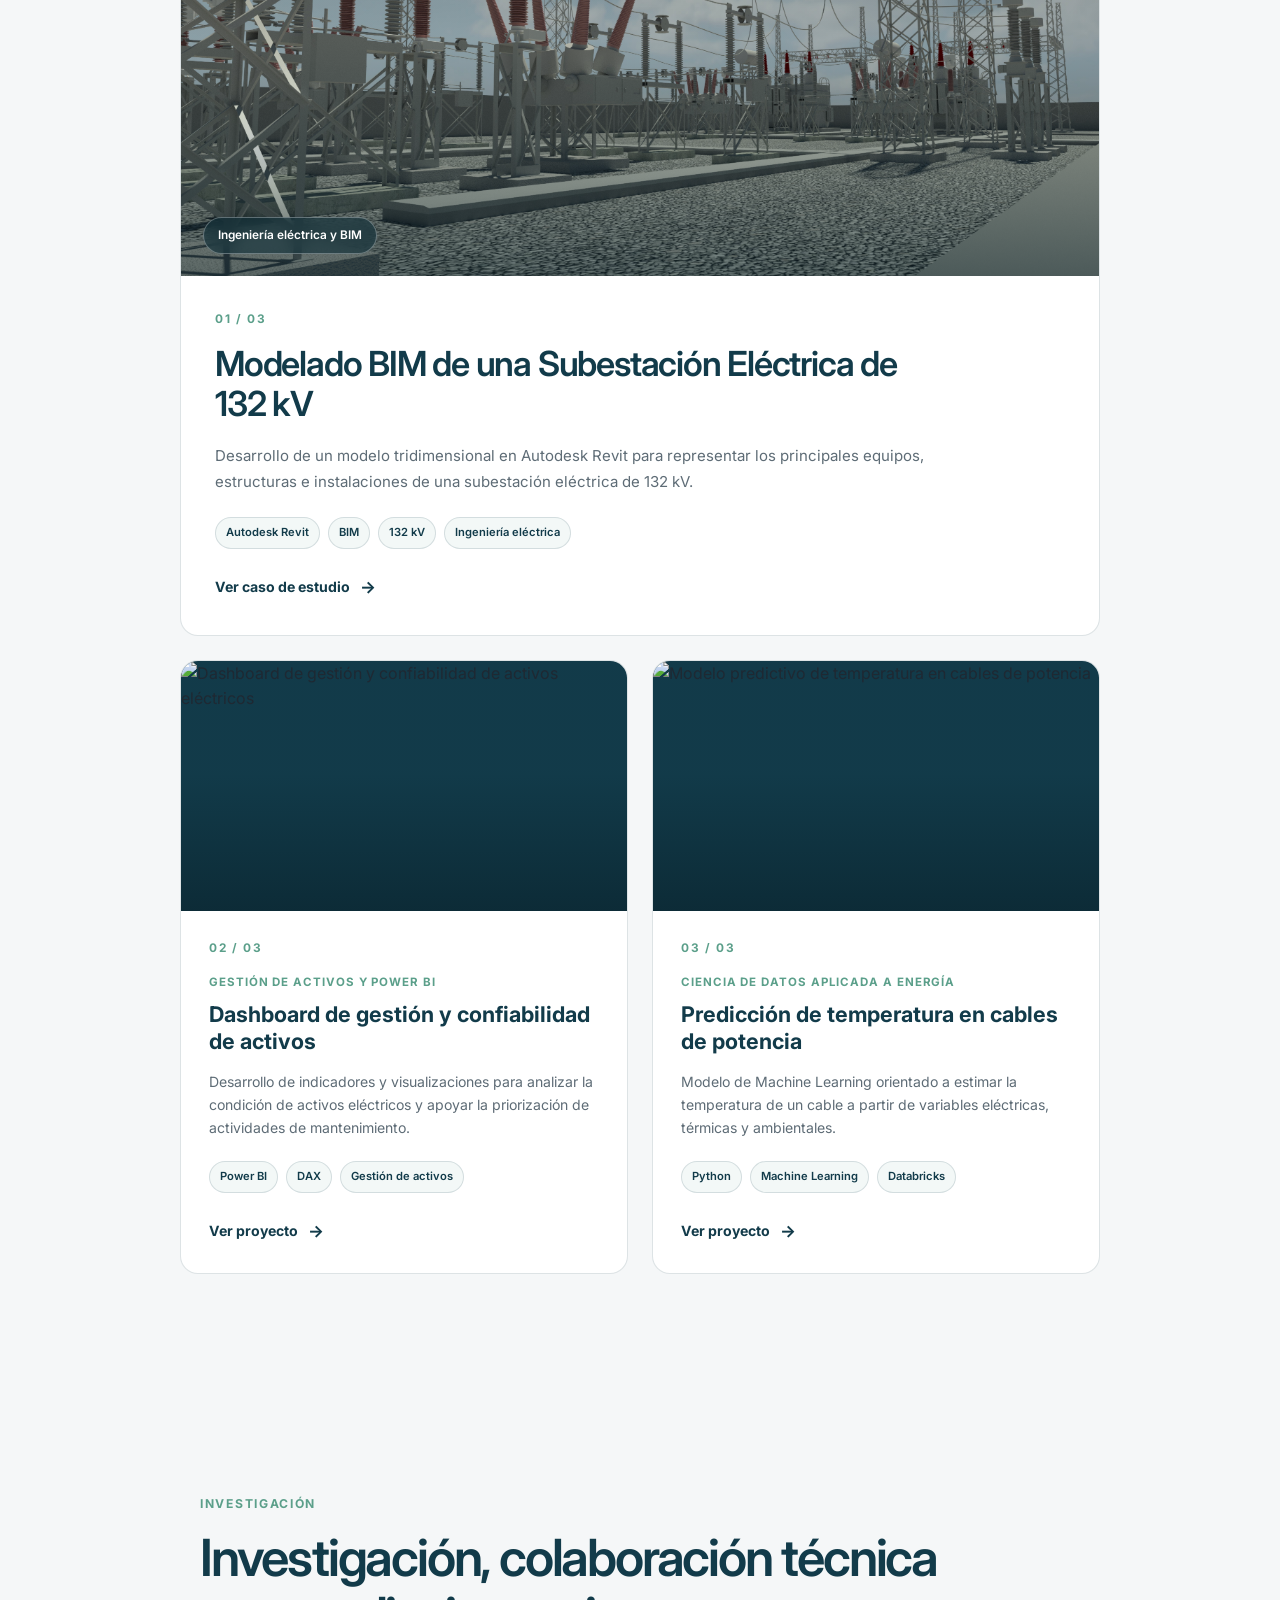
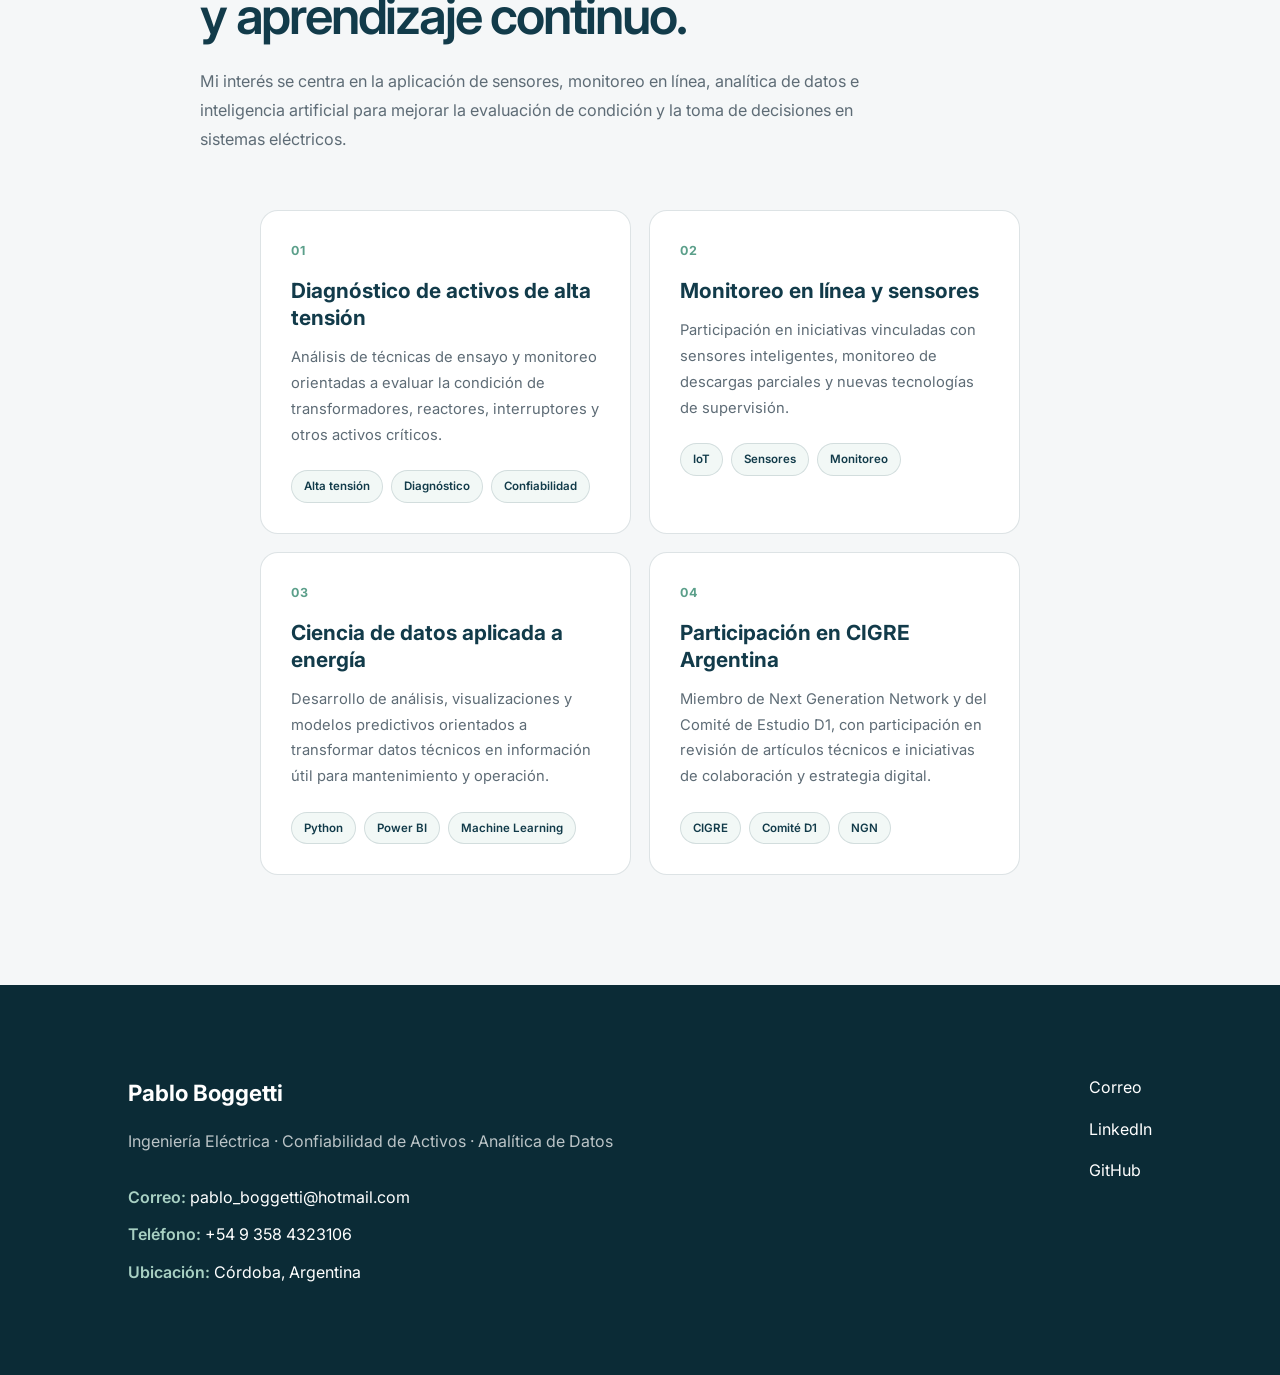
==== commit a76ea2fd: "Remove featured class from research card article" ====
--- a/index.html
+++ b/index.html
@@ -907,7 +907,7 @@
 
     </article>
 
-    <article class="research-card research-card-featured">
+   <article class="research-card">
 
       <span class="research-number">04</span>
 
--- a/css/styles.css
+++ b/css/styles.css
@@ -1079,11 +1079,7 @@
     margin:0 0 55px;
     text-align:left;
 }
-.about-heading h2{
-    font-size:clamp(2.15rem,4vw,3.55rem);
-    line-height:1.12;
-    letter-spacing:-0.043em;
-}
+
 
 .about-content{
     display:block;
@@ -1219,3 +1215,108 @@
 }
 
 }
+/*======================================================
+  RESEARCH
+======================================================*/
+
+.research-section{
+    max-width:880px;
+    width:calc(100% - 48px);
+    margin:0 auto;
+    padding:110px 0;
+}
+
+.research-grid{
+    display:grid;
+    grid-template-columns:repeat(2,1fr);
+    gap:18px;
+    max-width:760px;
+    margin:55px auto 0;
+}
+
+.research-card{
+    position:relative;
+    padding:30px;
+    border:1px solid var(--color-border);
+    border-radius:var(--radius-medium);
+    background:white;
+    transition:.25s;
+}
+
+.research-card:hover{
+    transform:translateY(-5px);
+    box-shadow:var(--shadow-soft);
+    border-color:rgba(91,159,138,.35);
+}
+
+.research-card-featured{
+    background:linear-gradient(135deg,#123b4a,#1b5568);
+    color:white;
+}
+
+.research-card-featured h3,
+.research-card-featured p,
+.research-card-featured .research-number{
+    color:white;
+}
+
+.research-number{
+    display:block;
+    margin-bottom:16px;
+    color:var(--color-accent);
+    font-size:.78rem;
+    font-weight:700;
+    letter-spacing:.08em;
+}
+
+.research-card h3{
+    margin:0 0 14px;
+    color:var(--color-primary);
+    font-size:1.3rem;
+    line-height:1.3;
+}
+
+.research-card p{
+    margin:0;
+    color:var(--color-text-soft);
+    line-height:1.75;
+    font-size:.92rem;
+}
+
+.research-tags{
+    display:flex;
+    flex-wrap:wrap;
+    gap:8px;
+    margin-top:22px;
+}
+
+.research-tags span{
+    padding:6px 12px;
+    border:1px solid var(--color-border);
+    border-radius:999px;
+    background:rgba(91,159,138,.08);
+    color:var(--color-primary);
+    font-size:.72rem;
+    font-weight:600;
+}
+
+.research-card-featured .research-tags span{
+    border-color:rgba(255,255,255,.2);
+    background:rgba(255,255,255,.08);
+    color:white;
+}
+
+@media(max-width:800px){
+
+.research-grid{
+grid-template-columns:1fr;
+}
+
+}
+.research-section .section-heading{
+    max-width:760px;
+}
+
+.research-section .section-introduction{
+    max-width:700px;
+}
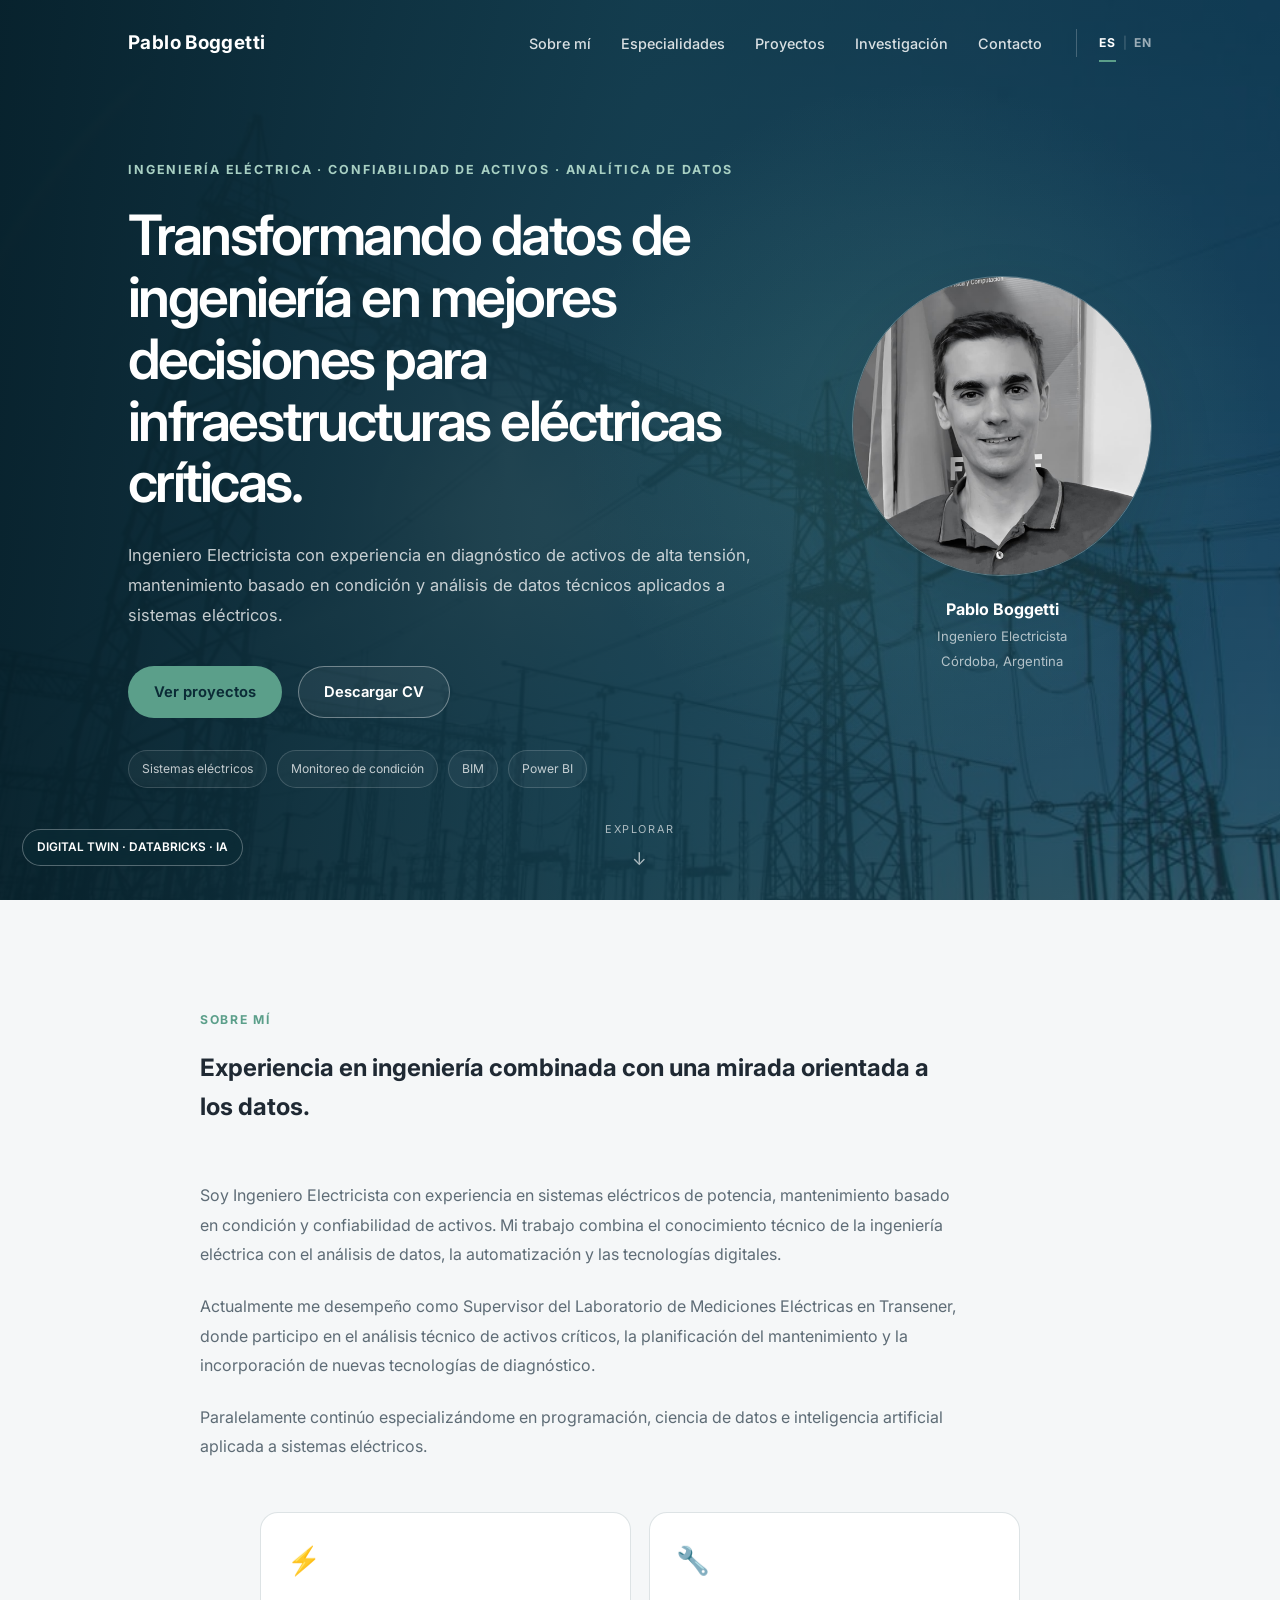
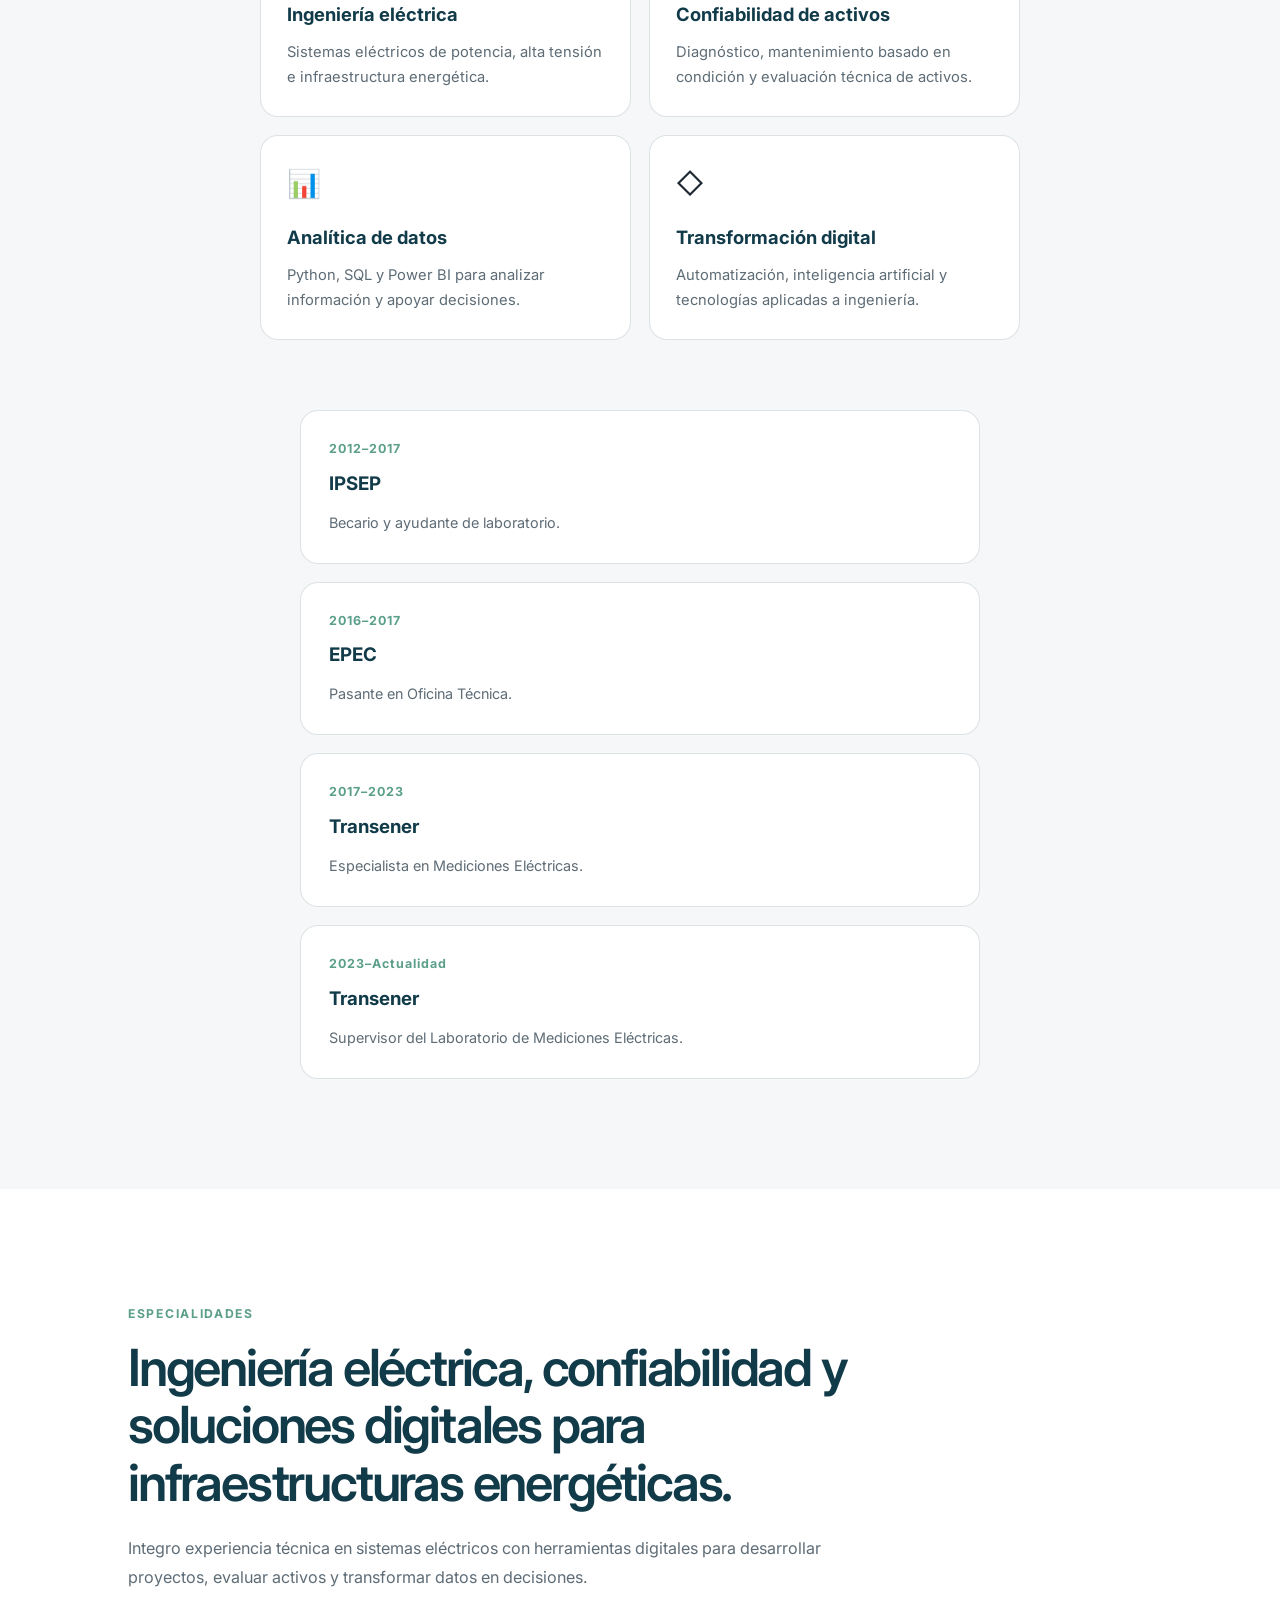
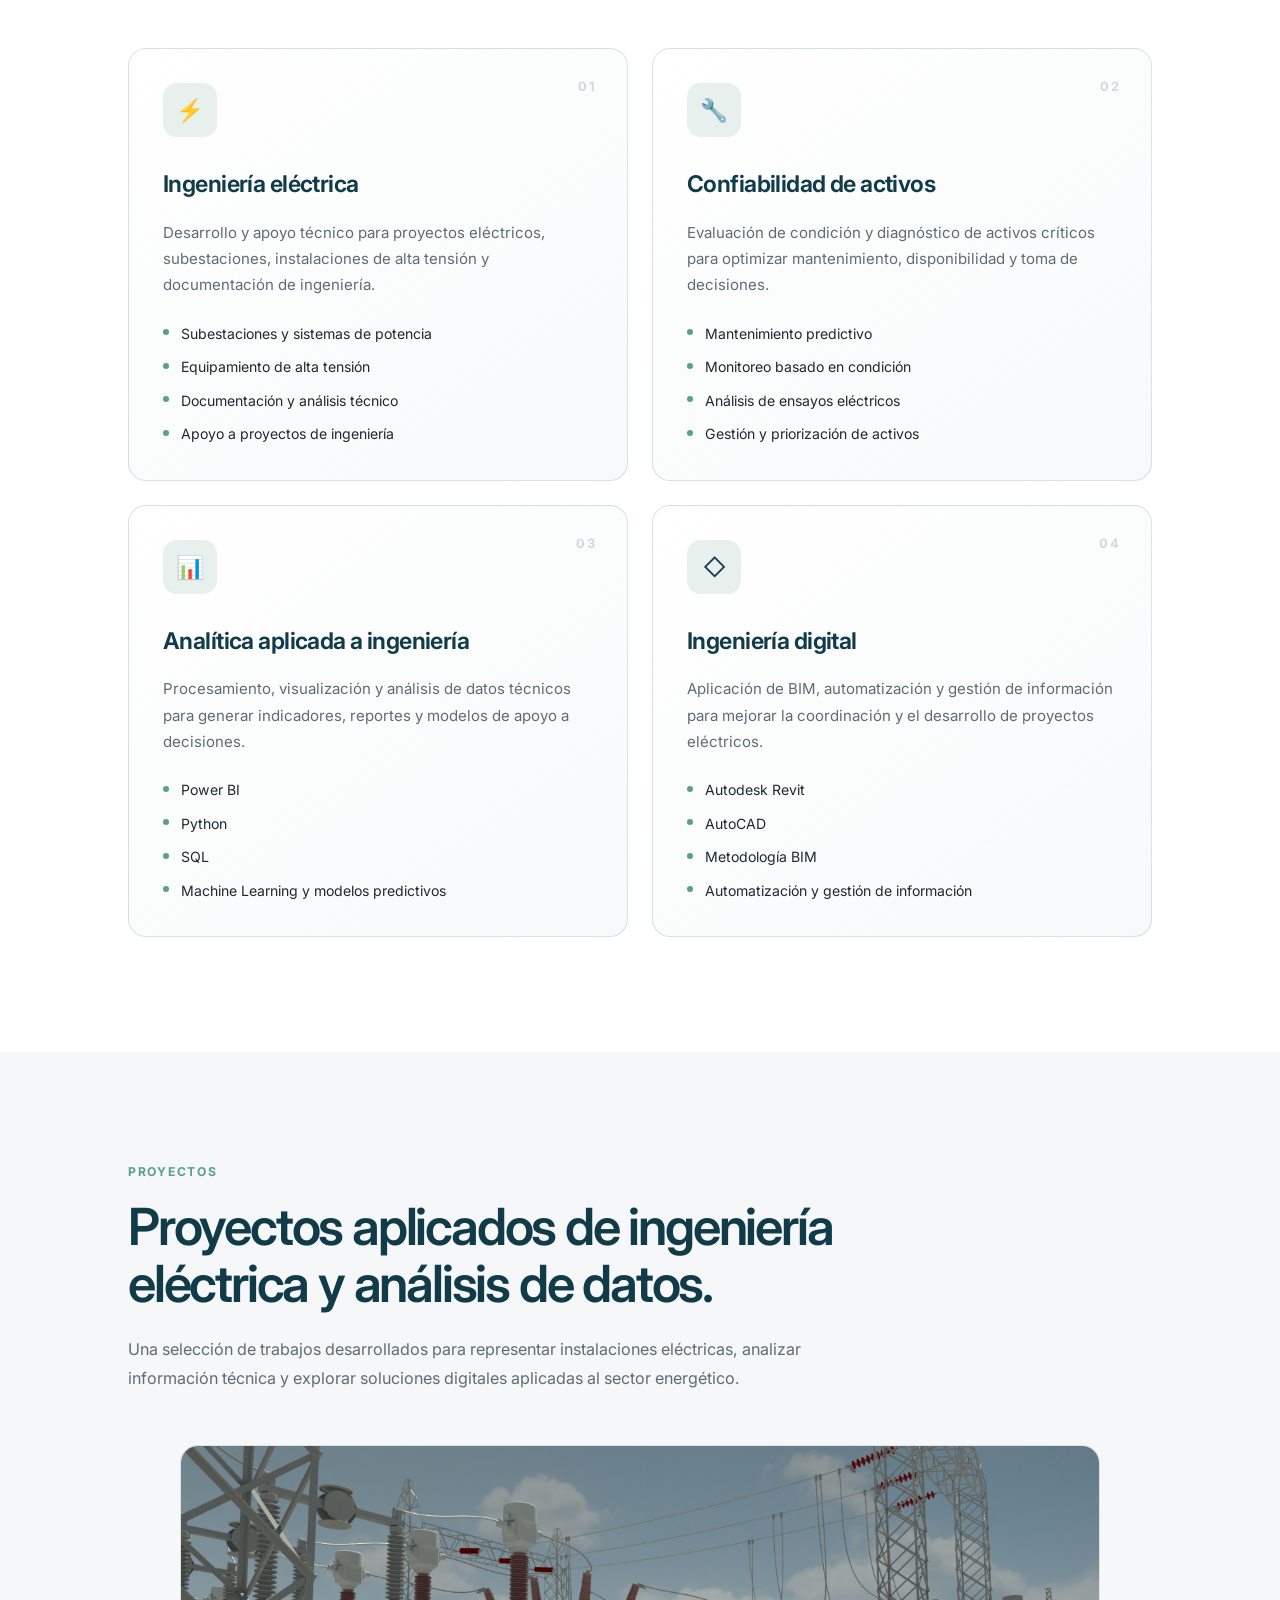
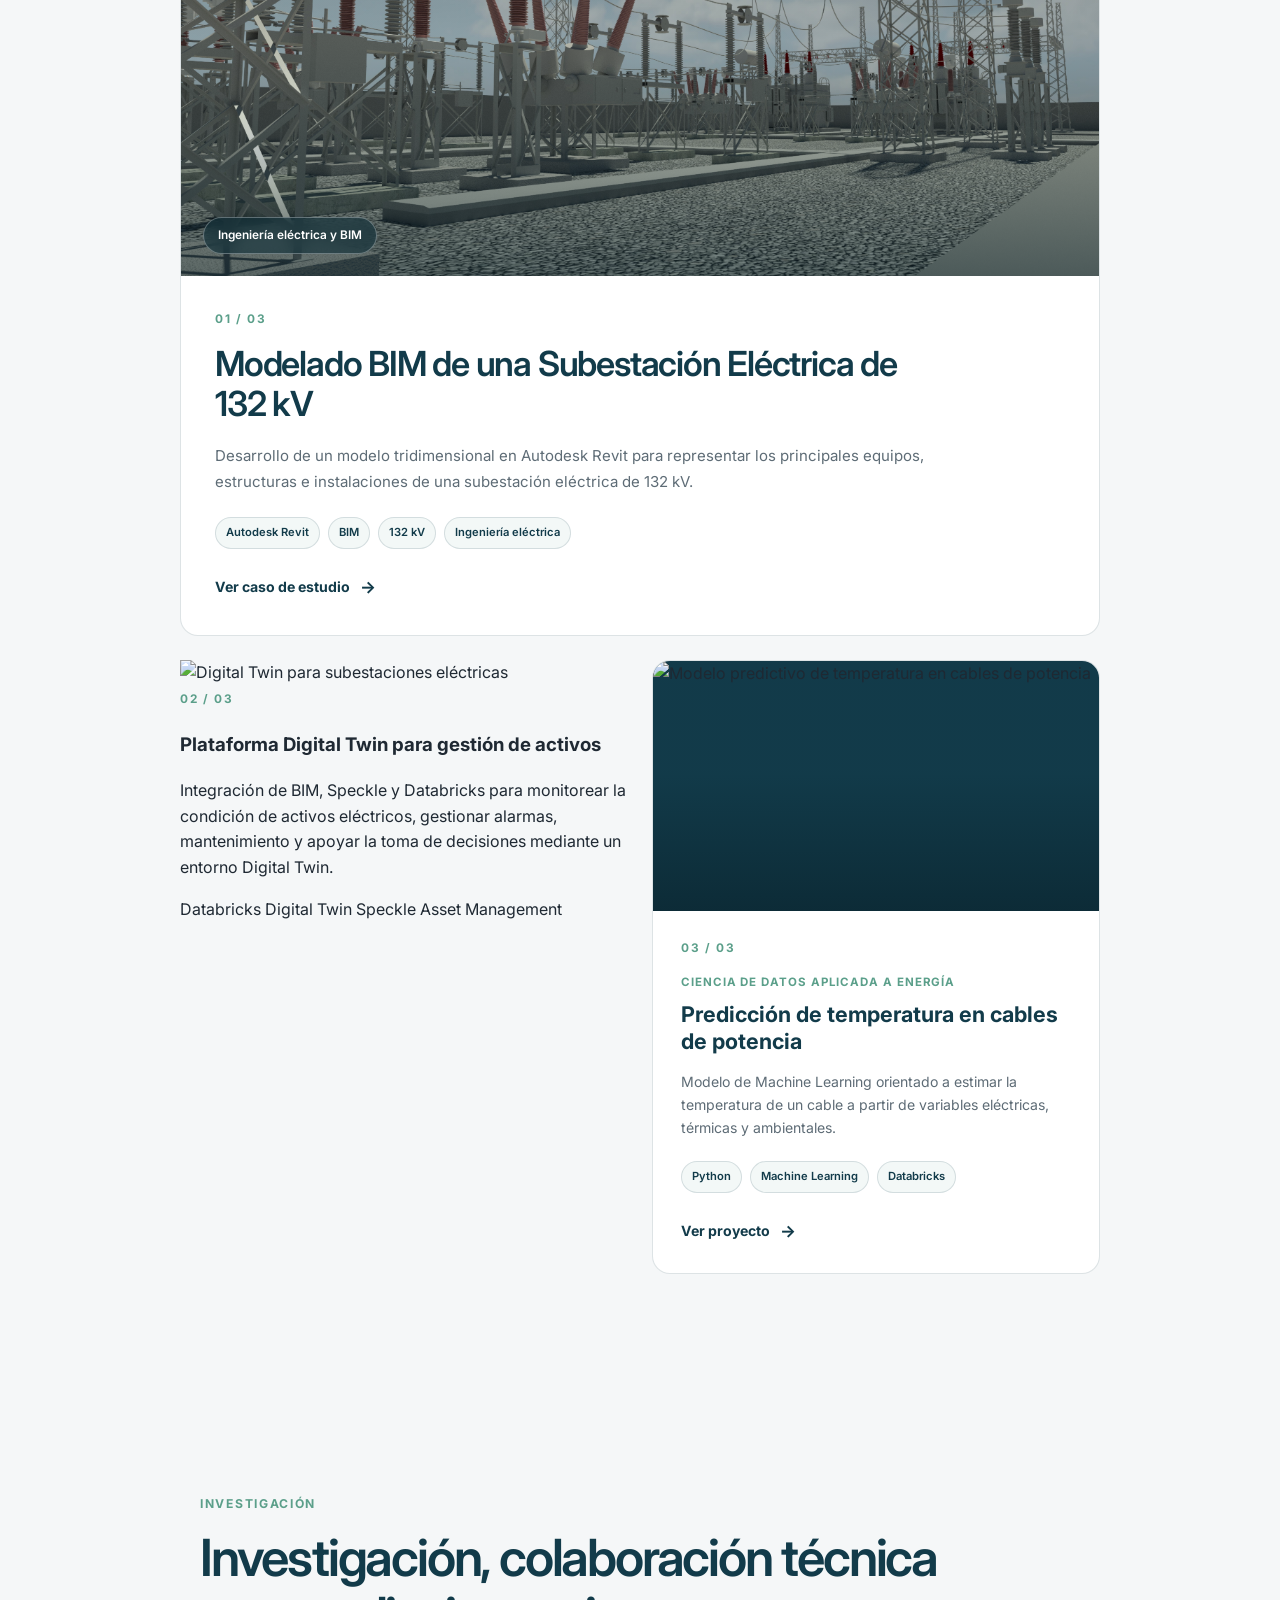
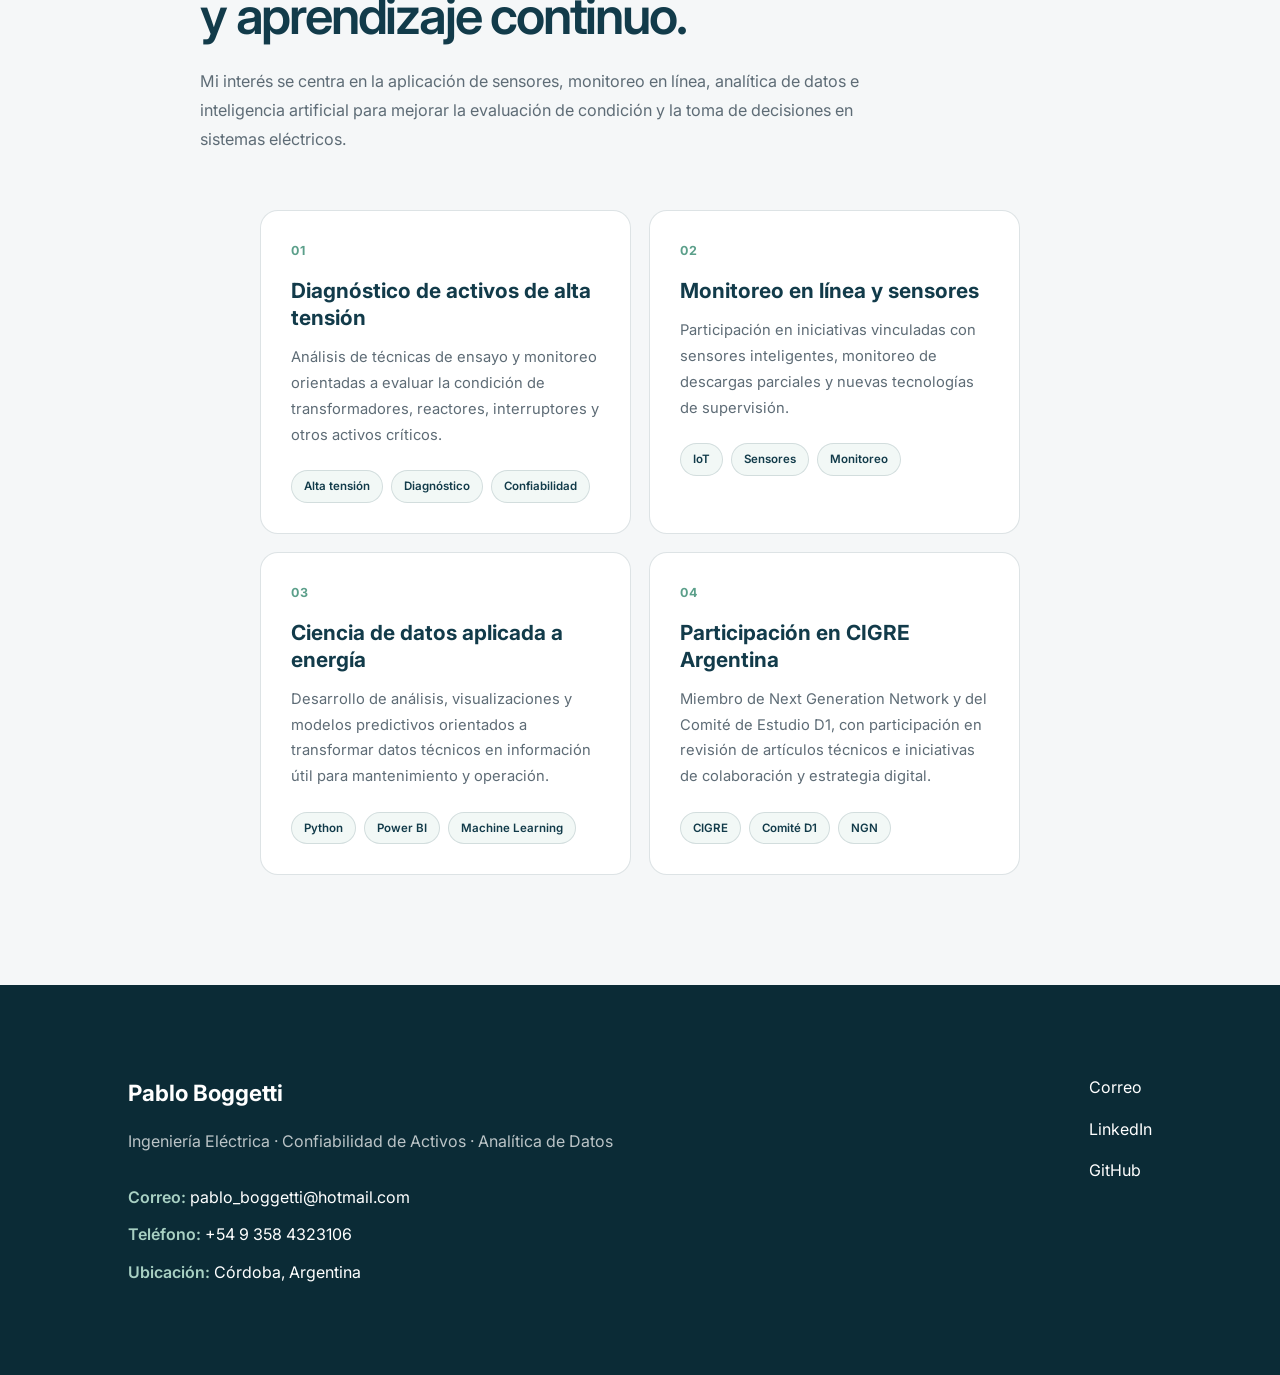
==== commit d1b3f3e7: "Refactor project card for Digital Twin dashboard Updated project card for the Digital Twin dashboard" ====
--- a/index.html
+++ b/index.html
@@ -696,64 +696,49 @@
 
         <!-- DASHBOARD -->
 
-        <article class="secondary-project-card">
-
-          <div class="secondary-project-image">
-
-            <img
-              src="images/projects/dashboard-main.jpg"
-              alt="Dashboard de gestión y confiabilidad de activos eléctricos"
-            >
-
-            <div class="project-image-overlay"></div>
-
-          </div>
-
-          <div class="secondary-project-content">
-
-            <p class="project-number">
-              02 / 03
-            </p>
-
-            <p
-              class="project-category-inline"
-              data-i18n="dashboardProjectCategory"
-            >
-              Gestión de activos y Power BI
-            </p>
-
-            <h3 data-i18n="dashboardProjectTitle">
-              Dashboard de gestión y confiabilidad de activos
-            </h3>
-
-            <p data-i18n="dashboardProjectDescription">
-              Desarrollo de indicadores y visualizaciones para analizar la
-              condición de activos eléctricos y apoyar la priorización de
-              actividades de mantenimiento.
-            </p>
-
-            <div class="project-technologies">
-
-              <span>Power BI</span>
-              <span>DAX</span>
-              <span data-i18n="assetManagementBadge">
-                Gestión de activos
-              </span>
-
-            </div>
-
-            <a
-              href="projects/asset-reliability-dashboard.html"
-              class="project-link"
-              data-i18n="viewProject"
-            >
-              Ver proyecto
-              <span aria-hidden="true">→</span>
-            </a>
-
-          </div>
-
-        </article>
+        <article class="project-card">
+
+    <div class="project-card-image">
+
+        <img
+            src="images/projects/digital-twin-dashboard.jpg"
+            alt="Digital Twin para subestaciones eléctricas">
+
+    </div>
+
+    <div class="project-card-content">
+
+        <span class="project-number">
+            02 / 03
+        </span>
+
+        <p class="project-category">
+            DIGITAL TWIN · DATABRICKS · IA
+        </p>
+
+        <h3>
+            Plataforma Digital Twin para gestión de activos
+        </h3>
+
+        <p>
+            Integración de BIM, Speckle y Databricks para monitorear la condición de activos eléctricos, gestionar alarmas, mantenimiento y apoyar la toma de decisiones mediante un entorno Digital Twin.
+        </p>
+
+        <div class="project-tags">
+
+            <span>Databricks</span>
+
+            <span>Digital Twin</span>
+
+            <span>Speckle</span>
+
+            <span>Asset Management</span>
+
+        </div>
+
+    </div>
+
+</article>
 
         <!-- MACHINE LEARNING -->
 
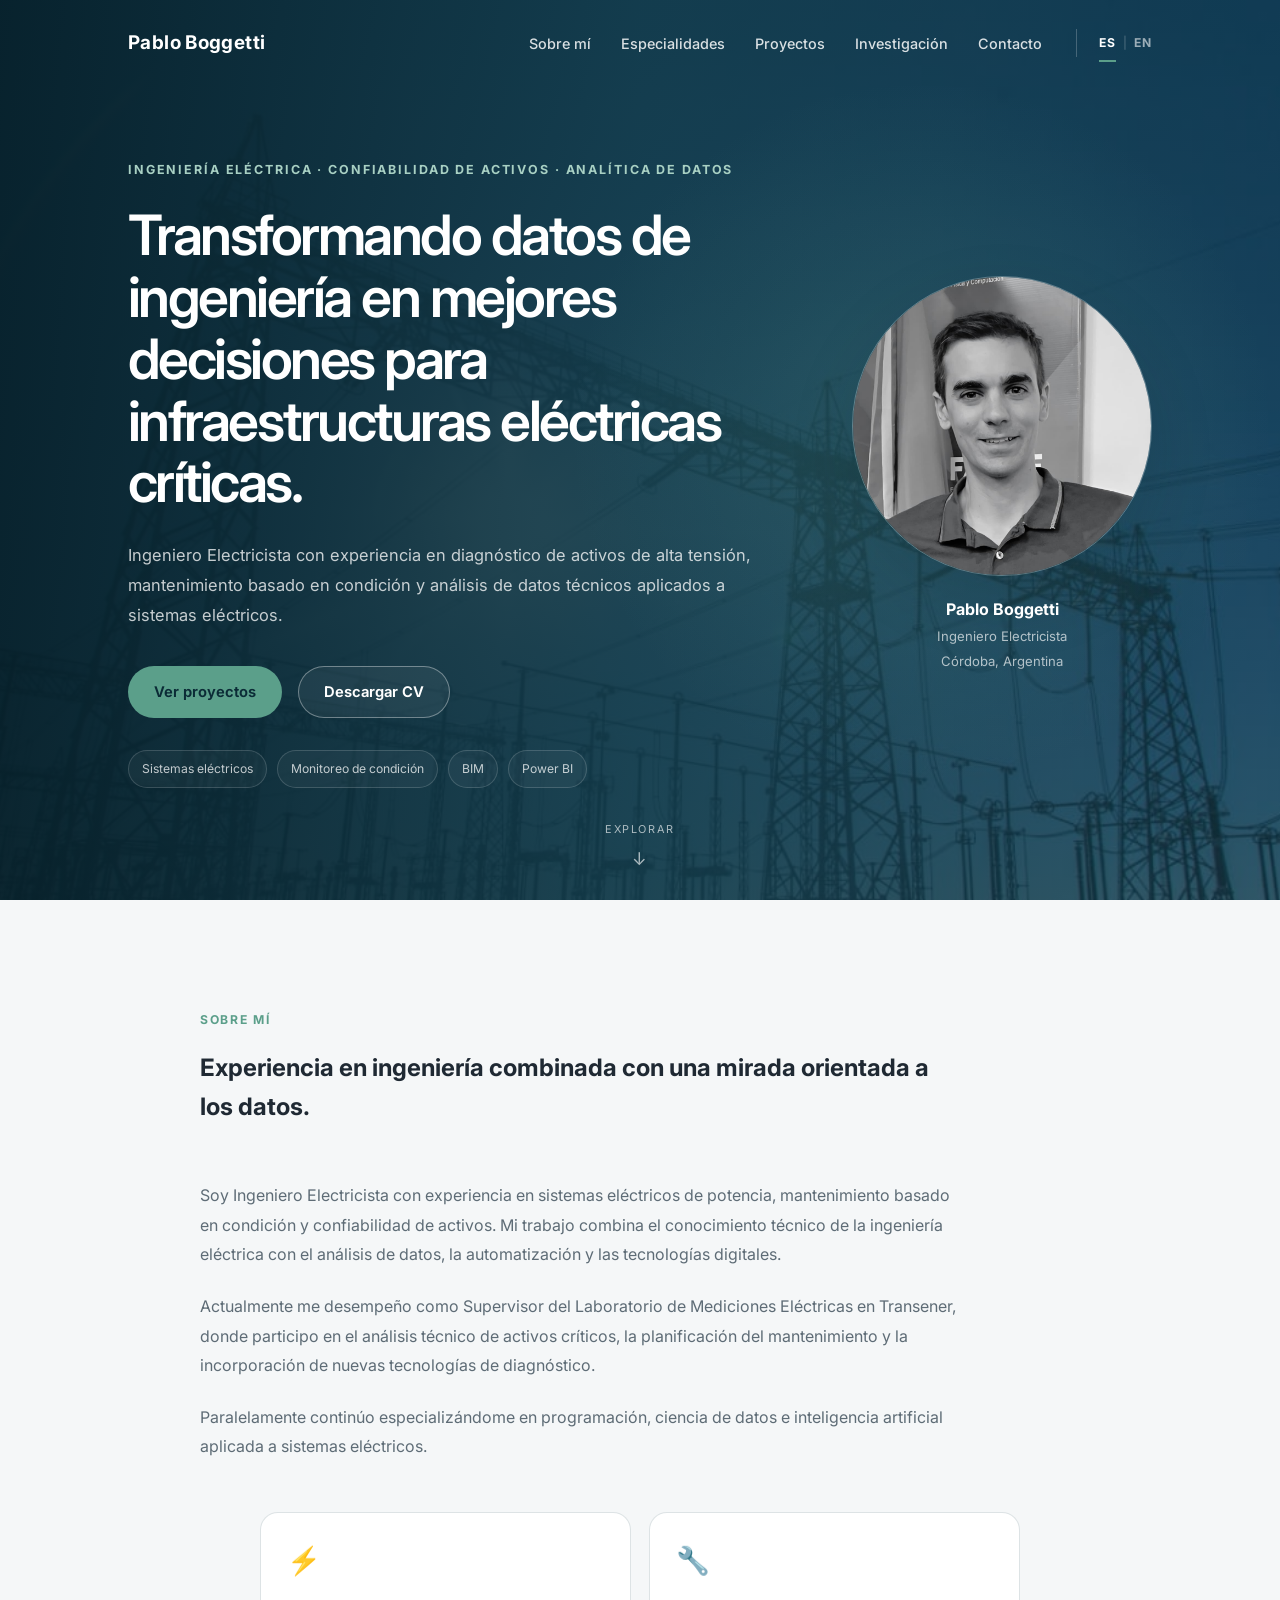
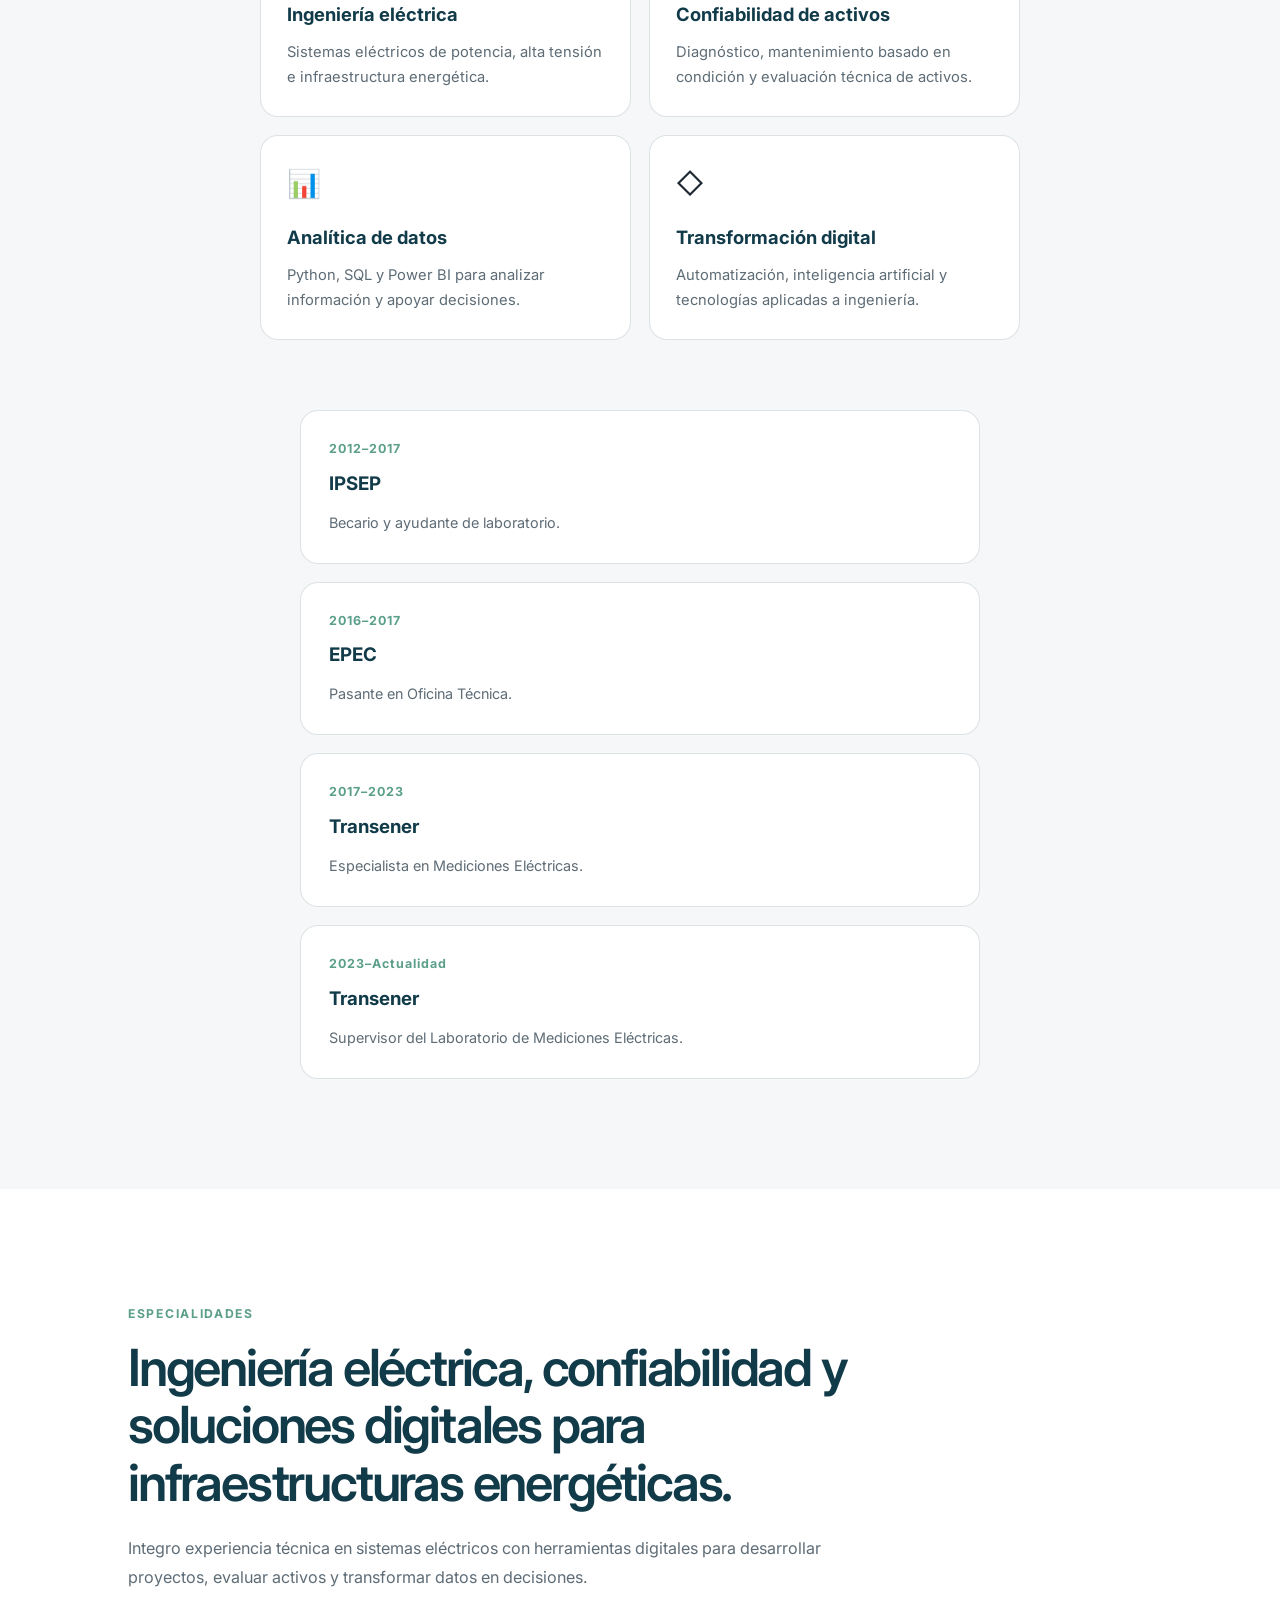
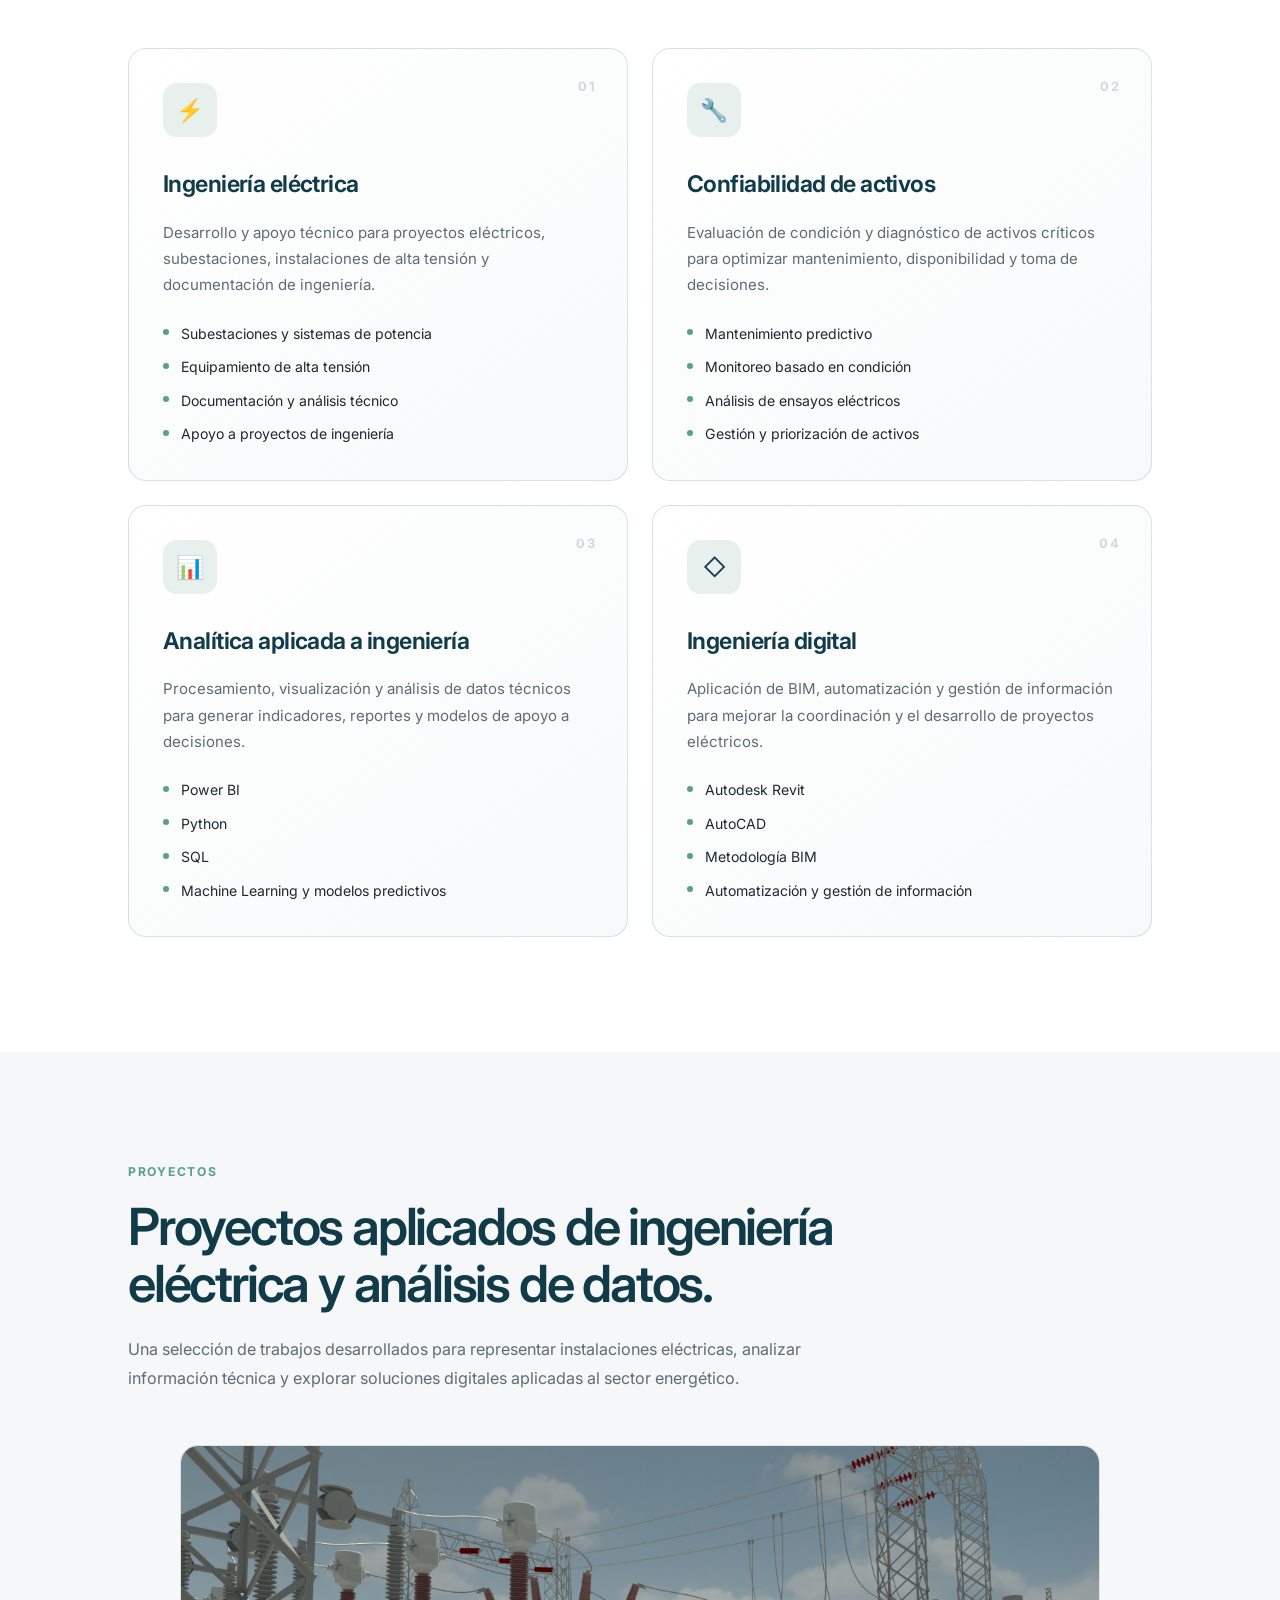
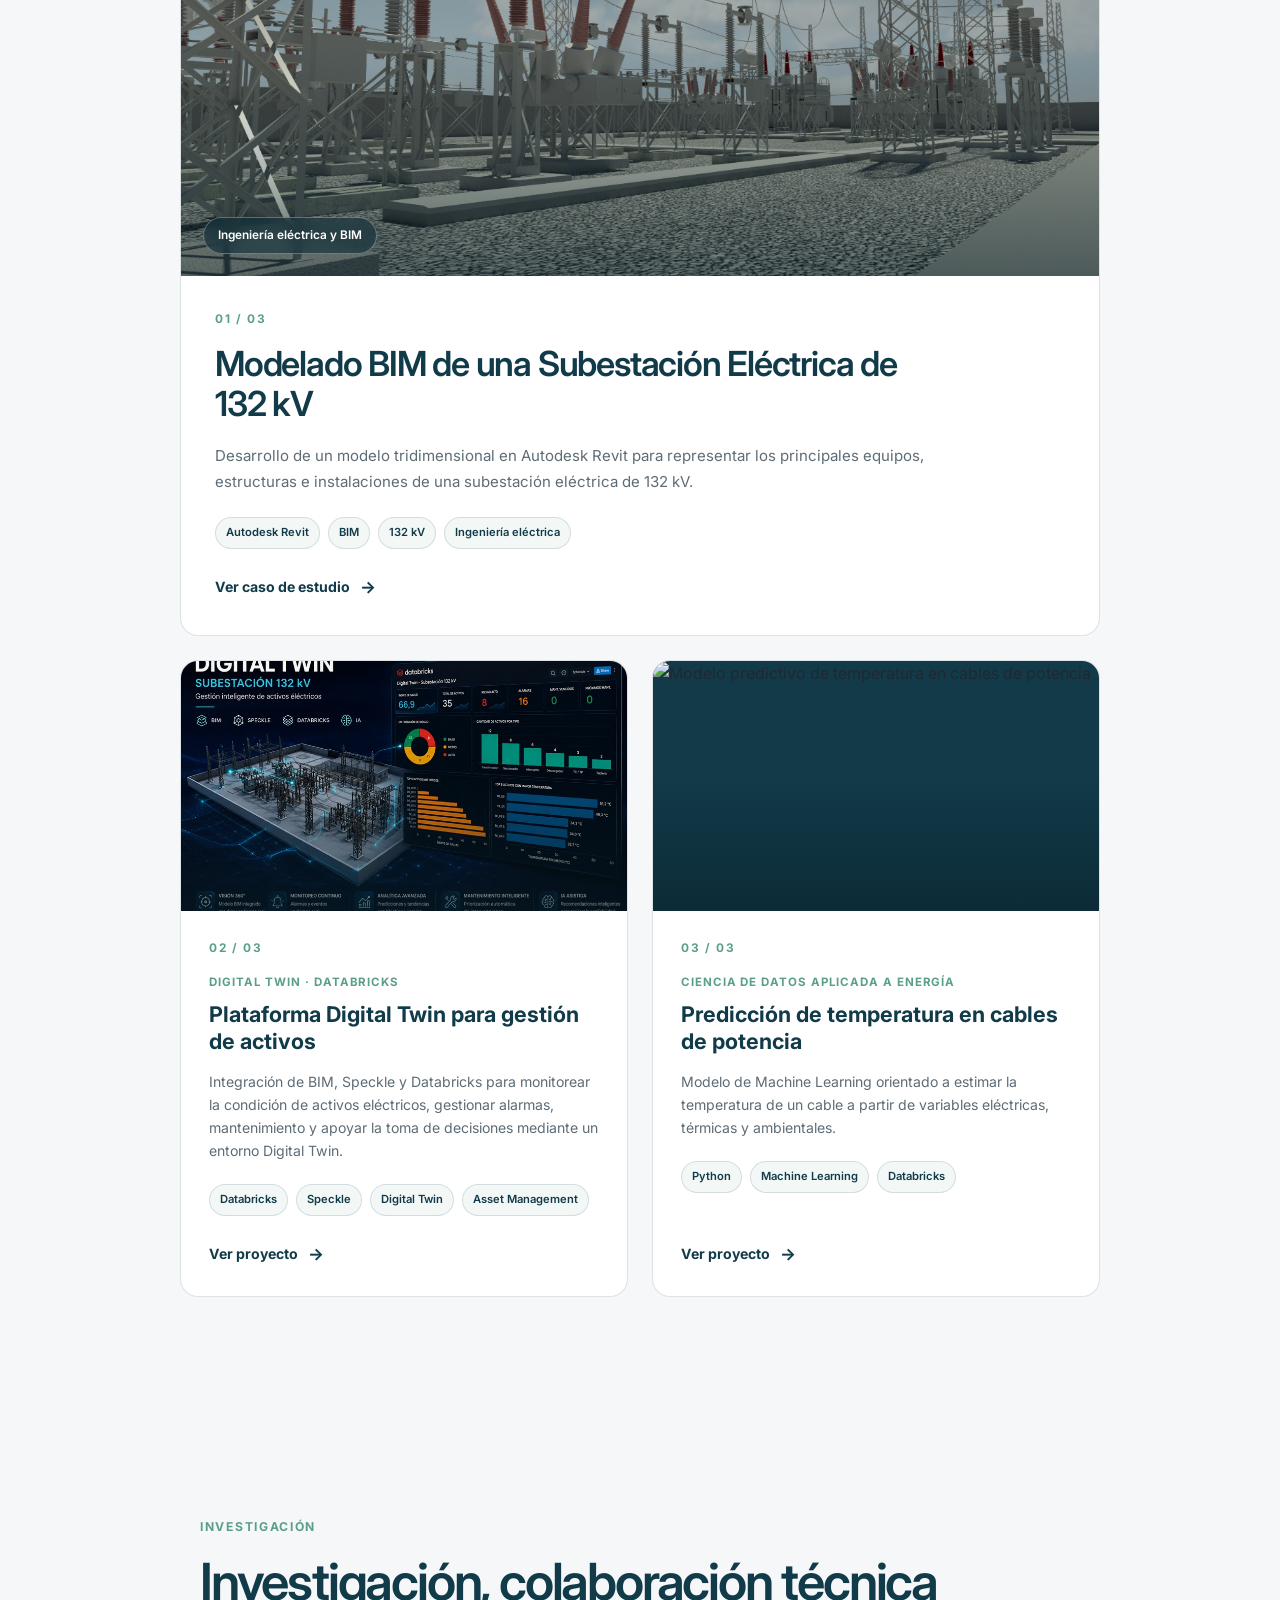
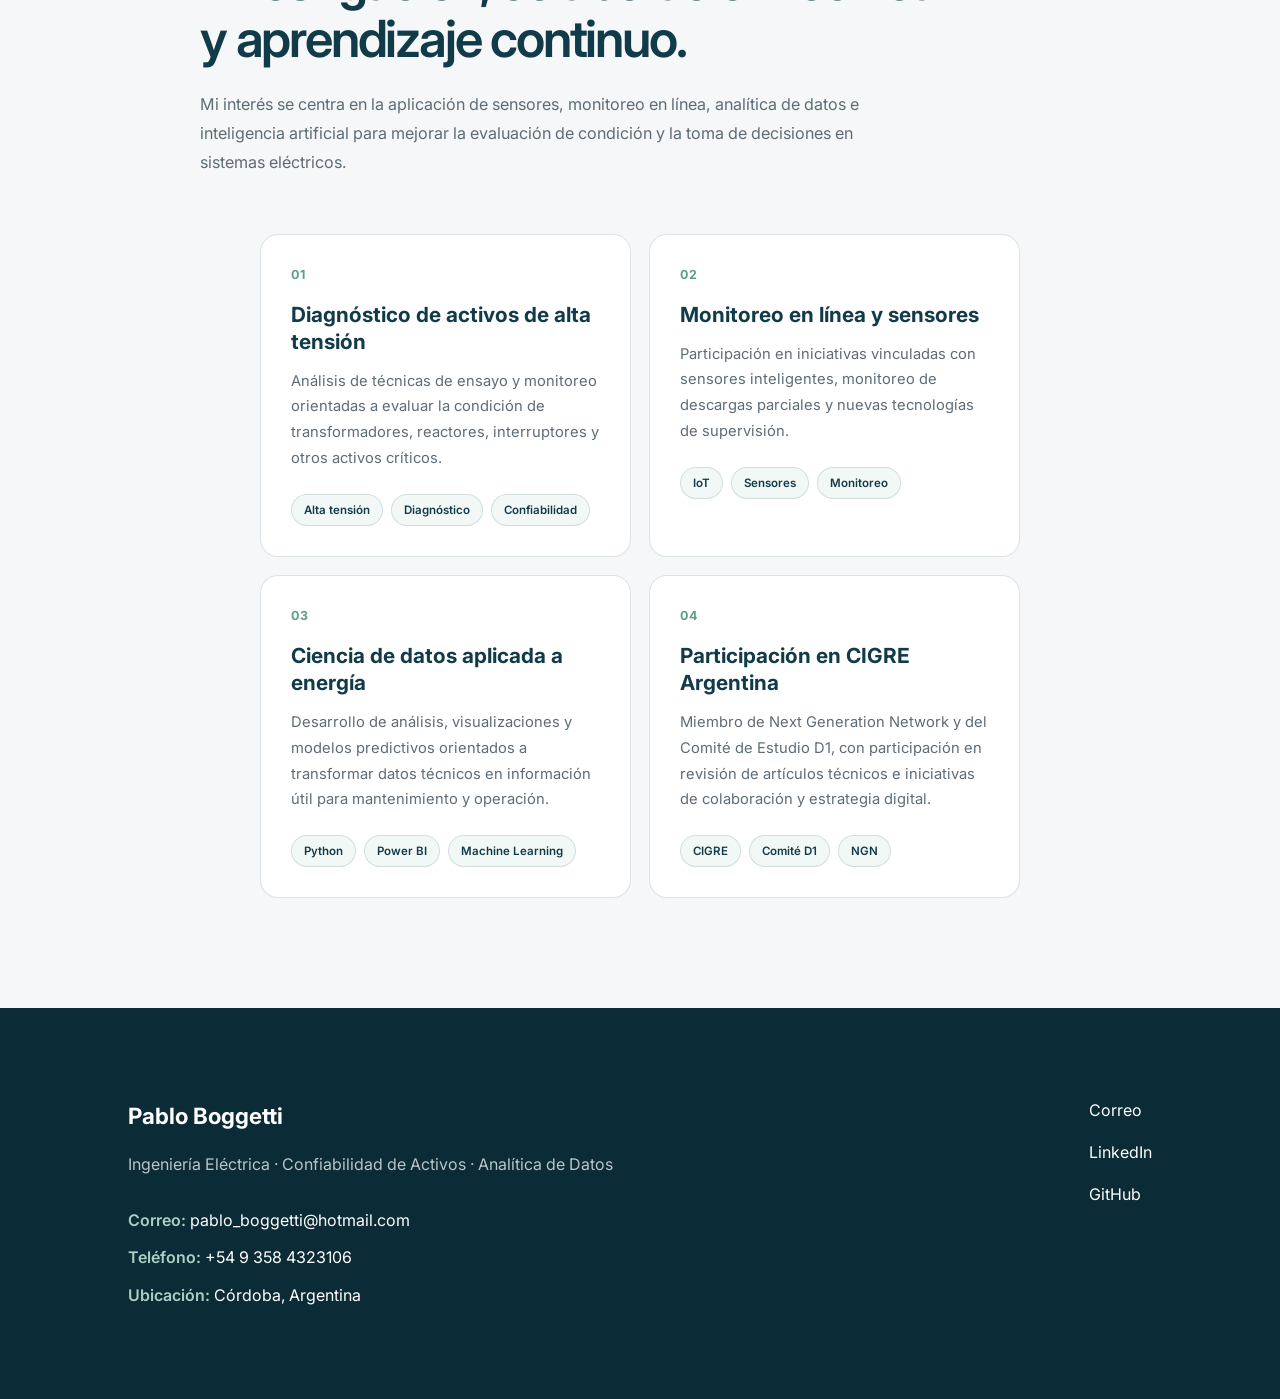
==== commit fe70fe31: "Refactor Digital Twin project card in index.html" ====
--- a/index.html
+++ b/index.html
@@ -695,25 +695,28 @@
       <div class="secondary-projects-grid">
 
         <!-- DASHBOARD -->
-
-        <article class="project-card">
-
-    <div class="project-card-image">
+<!-- DIGITAL TWIN -->
+
+<article class="secondary-project-card">
+
+    <div class="secondary-project-image">
 
         <img
             src="images/projects/digital-twin-dashboard.jpg"
-            alt="Digital Twin para subestaciones eléctricas">
+            alt="Digital Twin para gestión de activos eléctricos">
+
+        <div class="project-image-overlay"></div>
 
     </div>
 
-    <div class="project-card-content">
-
-        <span class="project-number">
+    <div class="secondary-project-content">
+
+        <p class="project-number">
             02 / 03
-        </span>
-
-        <p class="project-category">
-            DIGITAL TWIN · DATABRICKS · IA
+        </p>
+
+        <p class="project-category-inline">
+            DIGITAL TWIN · DATABRICKS
         </p>
 
         <h3>
@@ -724,17 +727,24 @@
             Integración de BIM, Speckle y Databricks para monitorear la condición de activos eléctricos, gestionar alarmas, mantenimiento y apoyar la toma de decisiones mediante un entorno Digital Twin.
         </p>
 
-        <div class="project-tags">
+        <div class="project-technologies">
 
             <span>Databricks</span>
-
+            <span>Speckle</span>
             <span>Digital Twin</span>
-
-            <span>Speckle</span>
-
             <span>Asset Management</span>
 
         </div>
+
+        <a
+            href="projects/digital-twin.html"
+            class="project-link">
+
+            Ver proyecto
+
+            <span aria-hidden="true">→</span>
+
+        </a>
 
     </div>
 
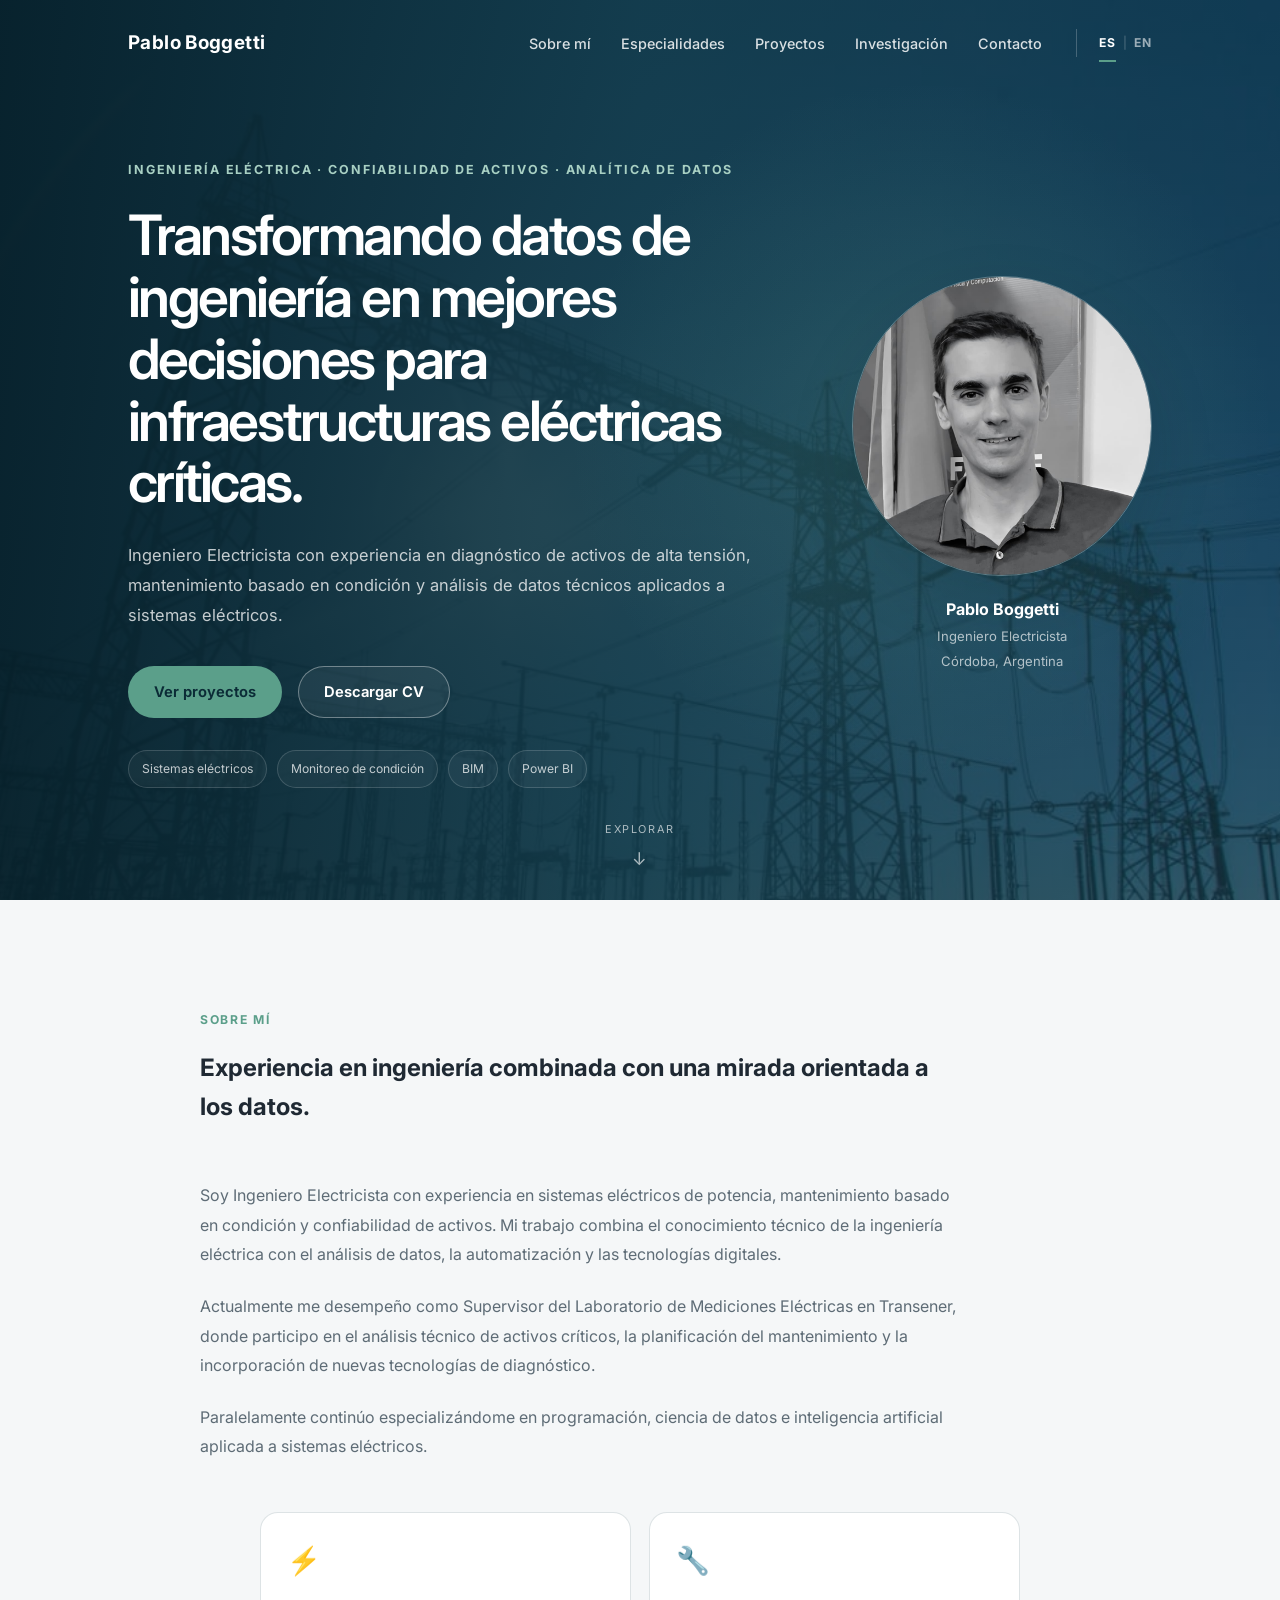
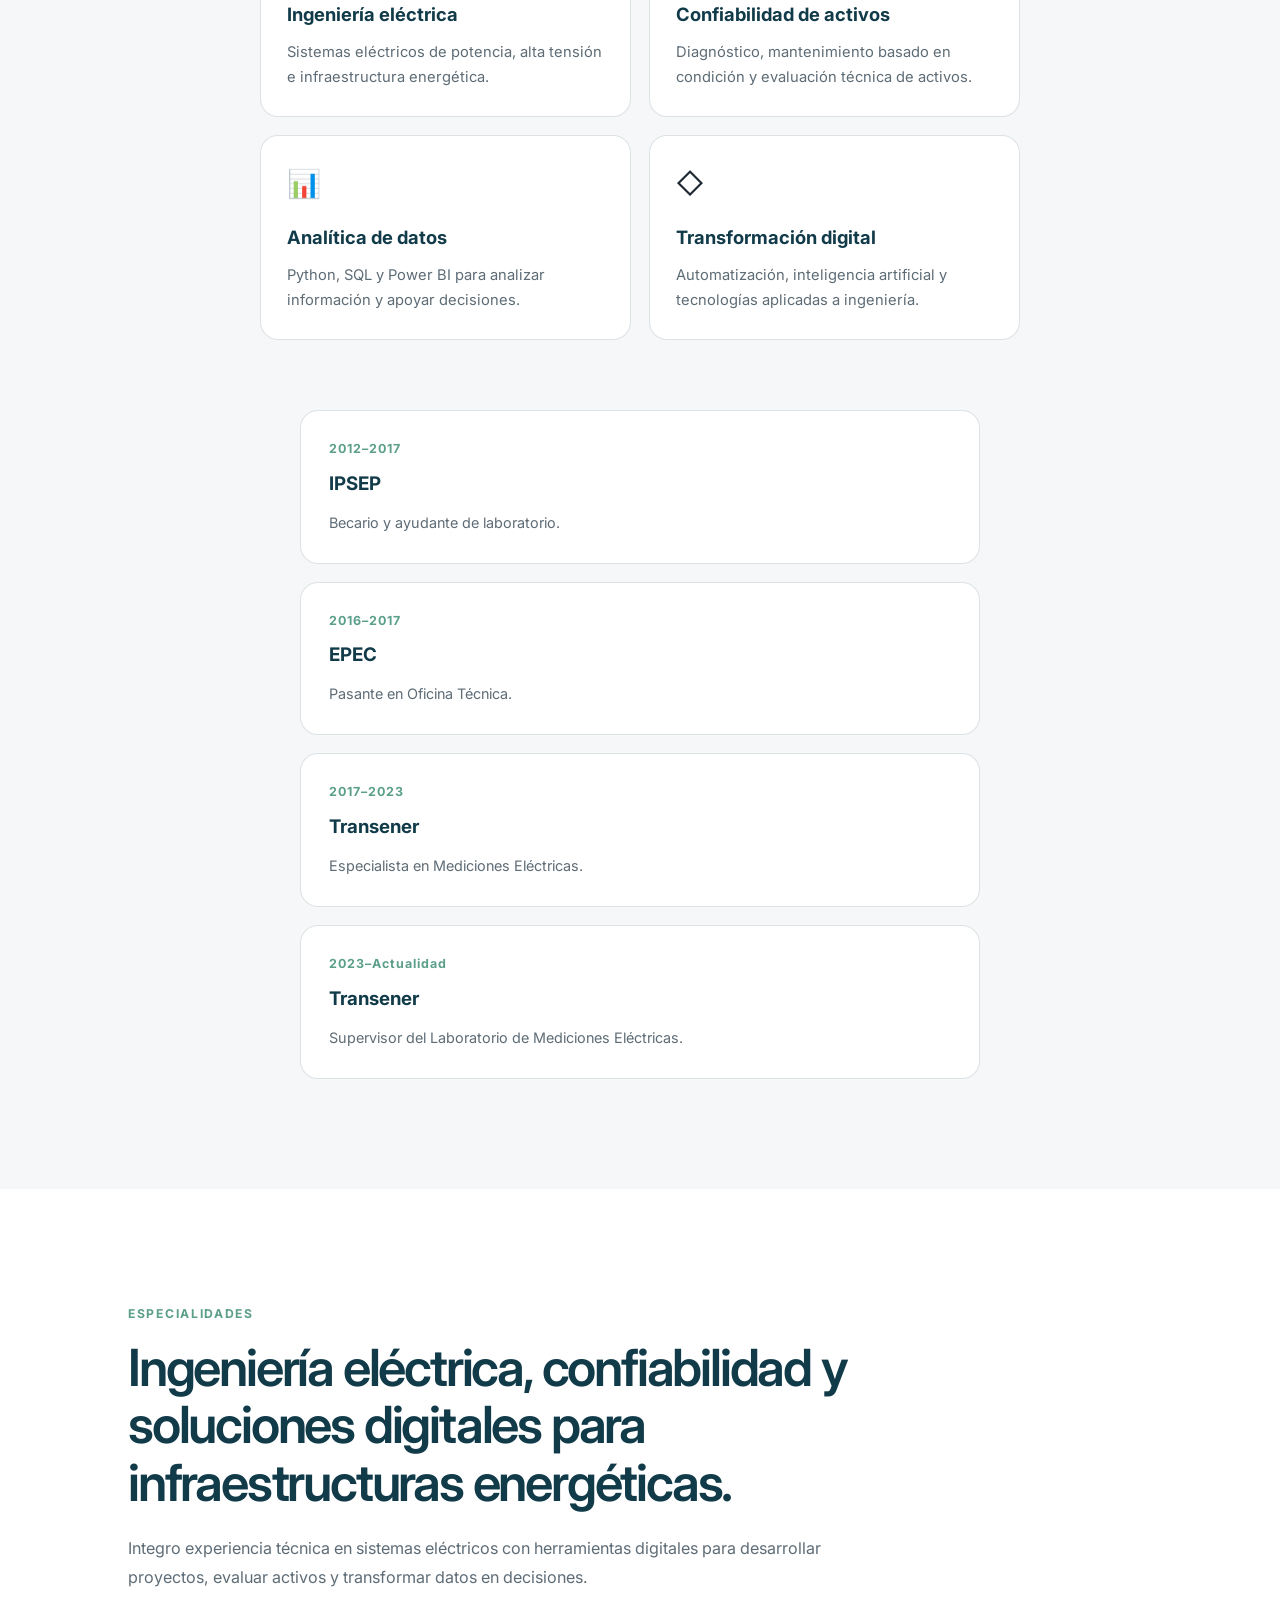
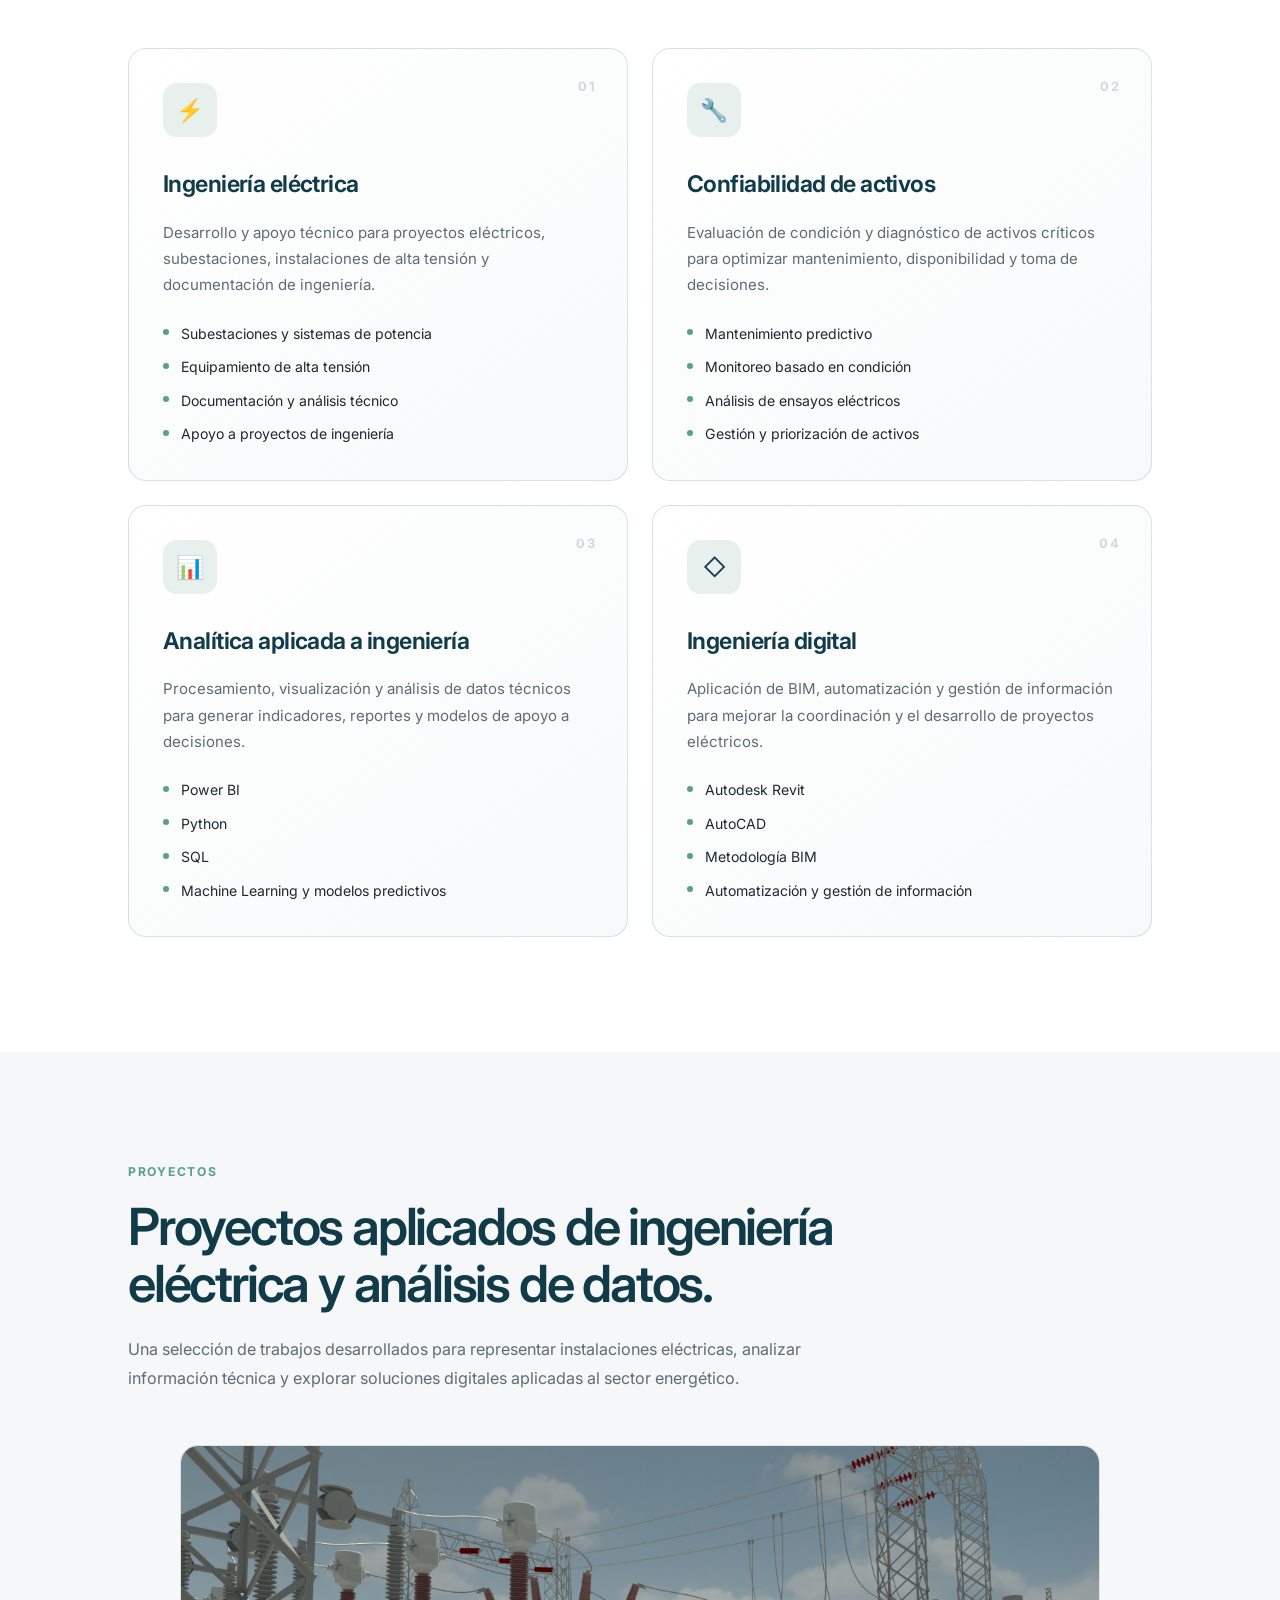
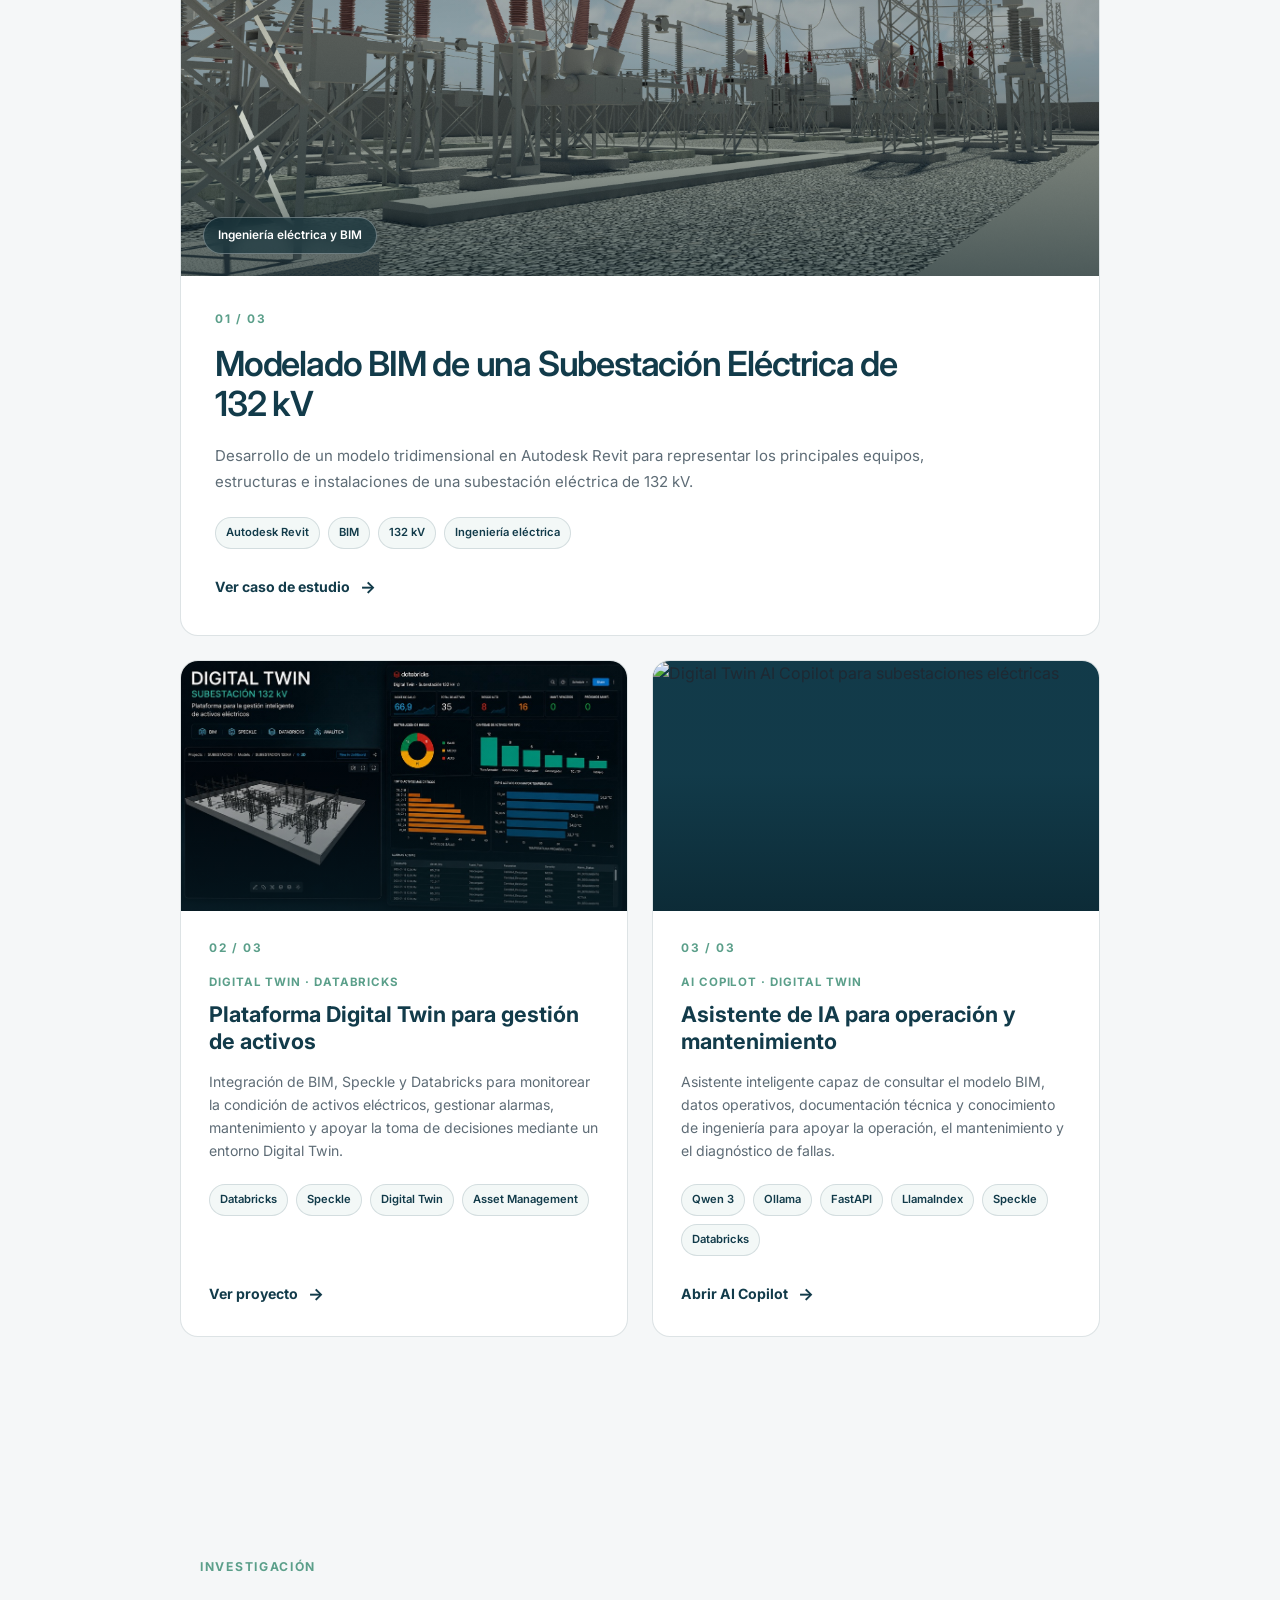
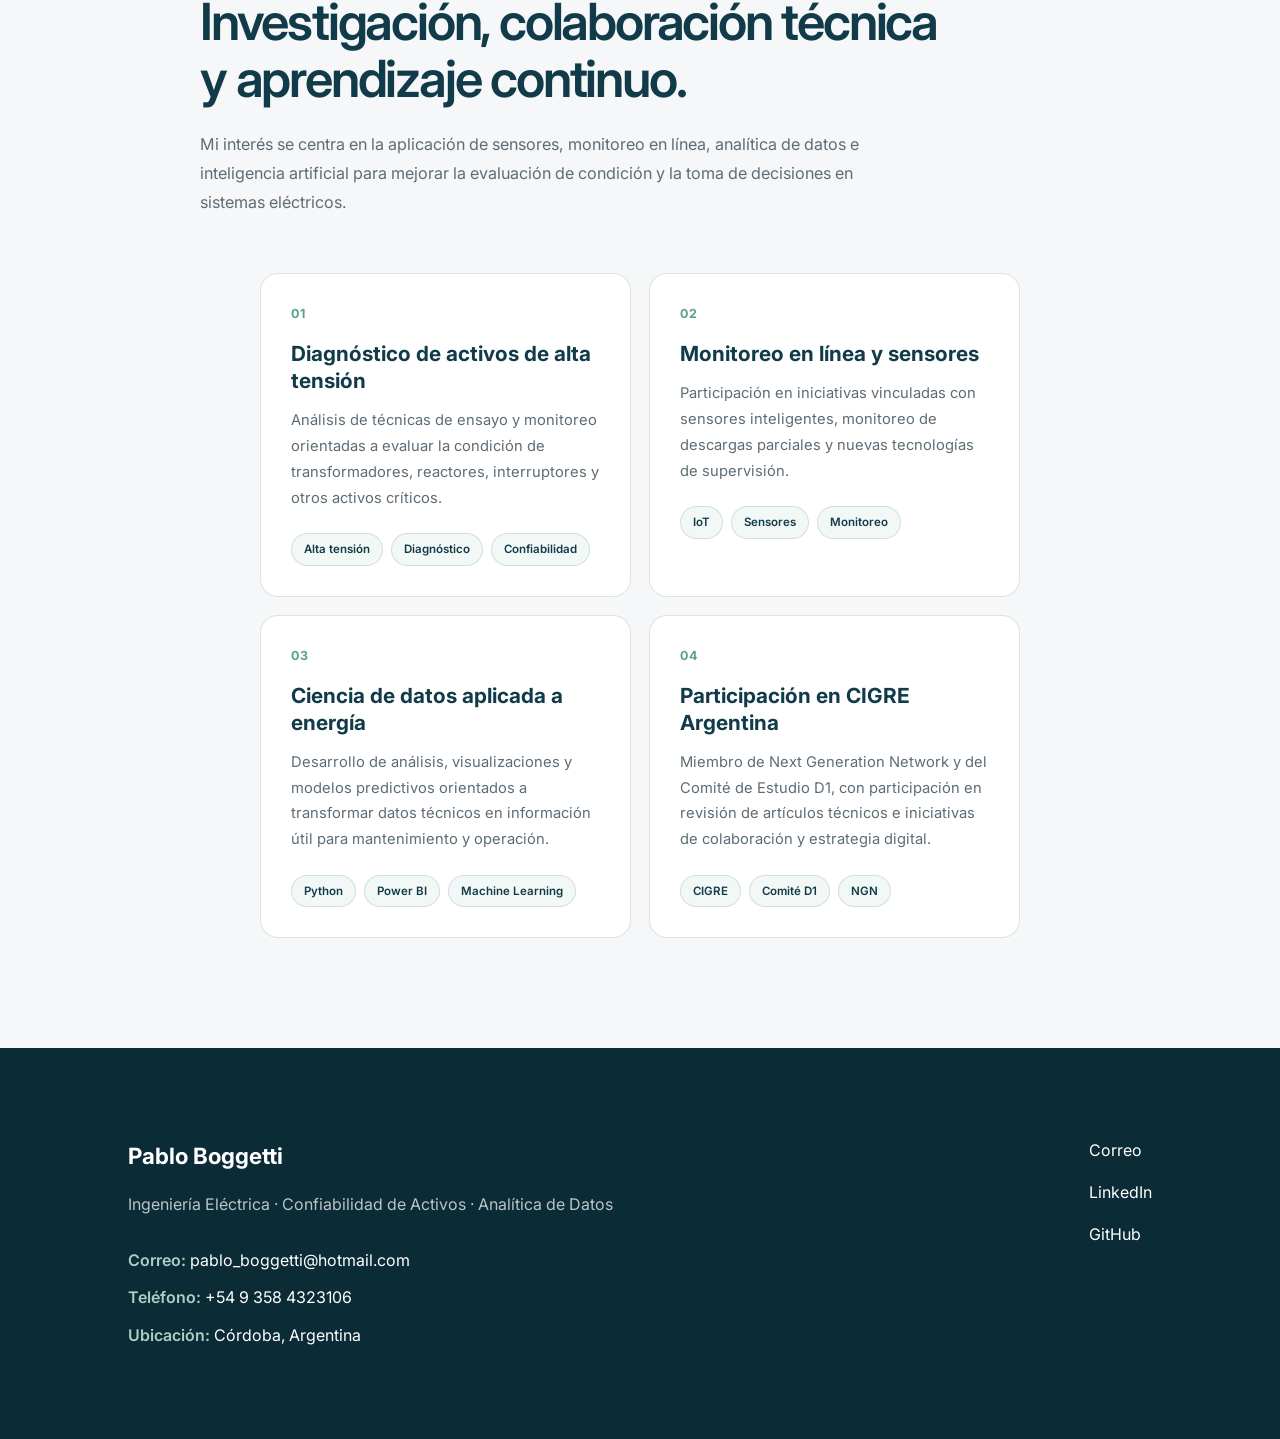
==== commit 50dd5113: "Replace Machine Learning project with AI Copilot Updated project details for AI Engineering Copilot." ====
--- a/index.html
+++ b/index.html
@@ -737,7 +737,7 @@
         </div>
 
         <a
-            href="projects/digital-twin.html"
+            href="projects/asset-reliability-dashboard.html"
             class="project-link">
 
             Ver proyecto
@@ -750,64 +750,69 @@
 
 </article>
 
-        <!-- MACHINE LEARNING -->
-
-        <article class="secondary-project-card">
-
-          <div class="secondary-project-image">
-
-            <img
-              src="images/projects/ml-main.jpg"
-              alt="Modelo predictivo de temperatura en cables de potencia"
-            >
-
-            <div class="project-image-overlay"></div>
-
-          </div>
-
-          <div class="secondary-project-content">
-
-            <p class="project-number">
-              03 / 03
-            </p>
-
-            <p
-              class="project-category-inline"
-              data-i18n="mlProjectCategory"
-            >
-              Ciencia de datos aplicada a energía
-            </p>
-
-            <h3 data-i18n="mlProjectTitle">
-              Predicción de temperatura en cables de potencia
-            </h3>
-
-            <p data-i18n="mlProjectDescription">
-              Modelo de Machine Learning orientado a estimar la temperatura
-              de un cable a partir de variables eléctricas, térmicas y
-              ambientales.
-            </p>
-
-            <div class="project-technologies">
-
-              <span>Python</span>
-              <span>Machine Learning</span>
-              <span>Databricks</span>
-
-            </div>
-
-            <a
-              href="projects/cable-temperature-prediction.html"
-              class="project-link"
-              data-i18n="viewProject"
-            >
-              Ver proyecto
-              <span aria-hidden="true">→</span>
-            </a>
-
-          </div>
-
-        </article>
+        <!-- AI ENGINEERING COPILOT -->
+
+<article class="secondary-project-card">
+
+  <div class="secondary-project-image">
+
+    <img
+      src="images/projects/ai-copilot-main.jpg"
+      alt="Digital Twin AI Copilot para subestaciones eléctricas"
+    >
+
+    <div class="project-image-overlay"></div>
+
+  </div>
+
+  <div class="secondary-project-content">
+
+    <p class="project-number">
+      03 / 03
+    </p>
+
+    <p
+      class="project-category-inline"
+      data-i18n="mlProjectCategory"
+    >
+      AI Copilot · Digital Twin
+    </p>
+
+    <h3 data-i18n="mlProjectTitle">
+      Asistente de IA para operación y mantenimiento
+    </h3>
+
+    <p data-i18n="mlProjectDescription">
+      Asistente inteligente capaz de consultar el modelo BIM, datos operativos,
+      documentación técnica y conocimiento de ingeniería para apoyar la operación,
+      el mantenimiento y el diagnóstico de fallas.
+    </p>
+
+    <div class="project-technologies">
+
+      <span>Qwen 3</span>
+      <span>Ollama</span>
+      <span>FastAPI</span>
+      <span>LlamaIndex</span>
+      <span>Speckle</span>
+      <span>Databricks</span>
+
+    </div>
+
+    <a
+      href="projects/ai-assistant.html"
+      class="project-link"
+      data-i18n="viewProject"
+    >
+      Abrir AI Copilot
+      <span aria-hidden="true">→</span>
+    </a>
+
+  </div>
+
+</article>
+
+        
 
       </div>
 
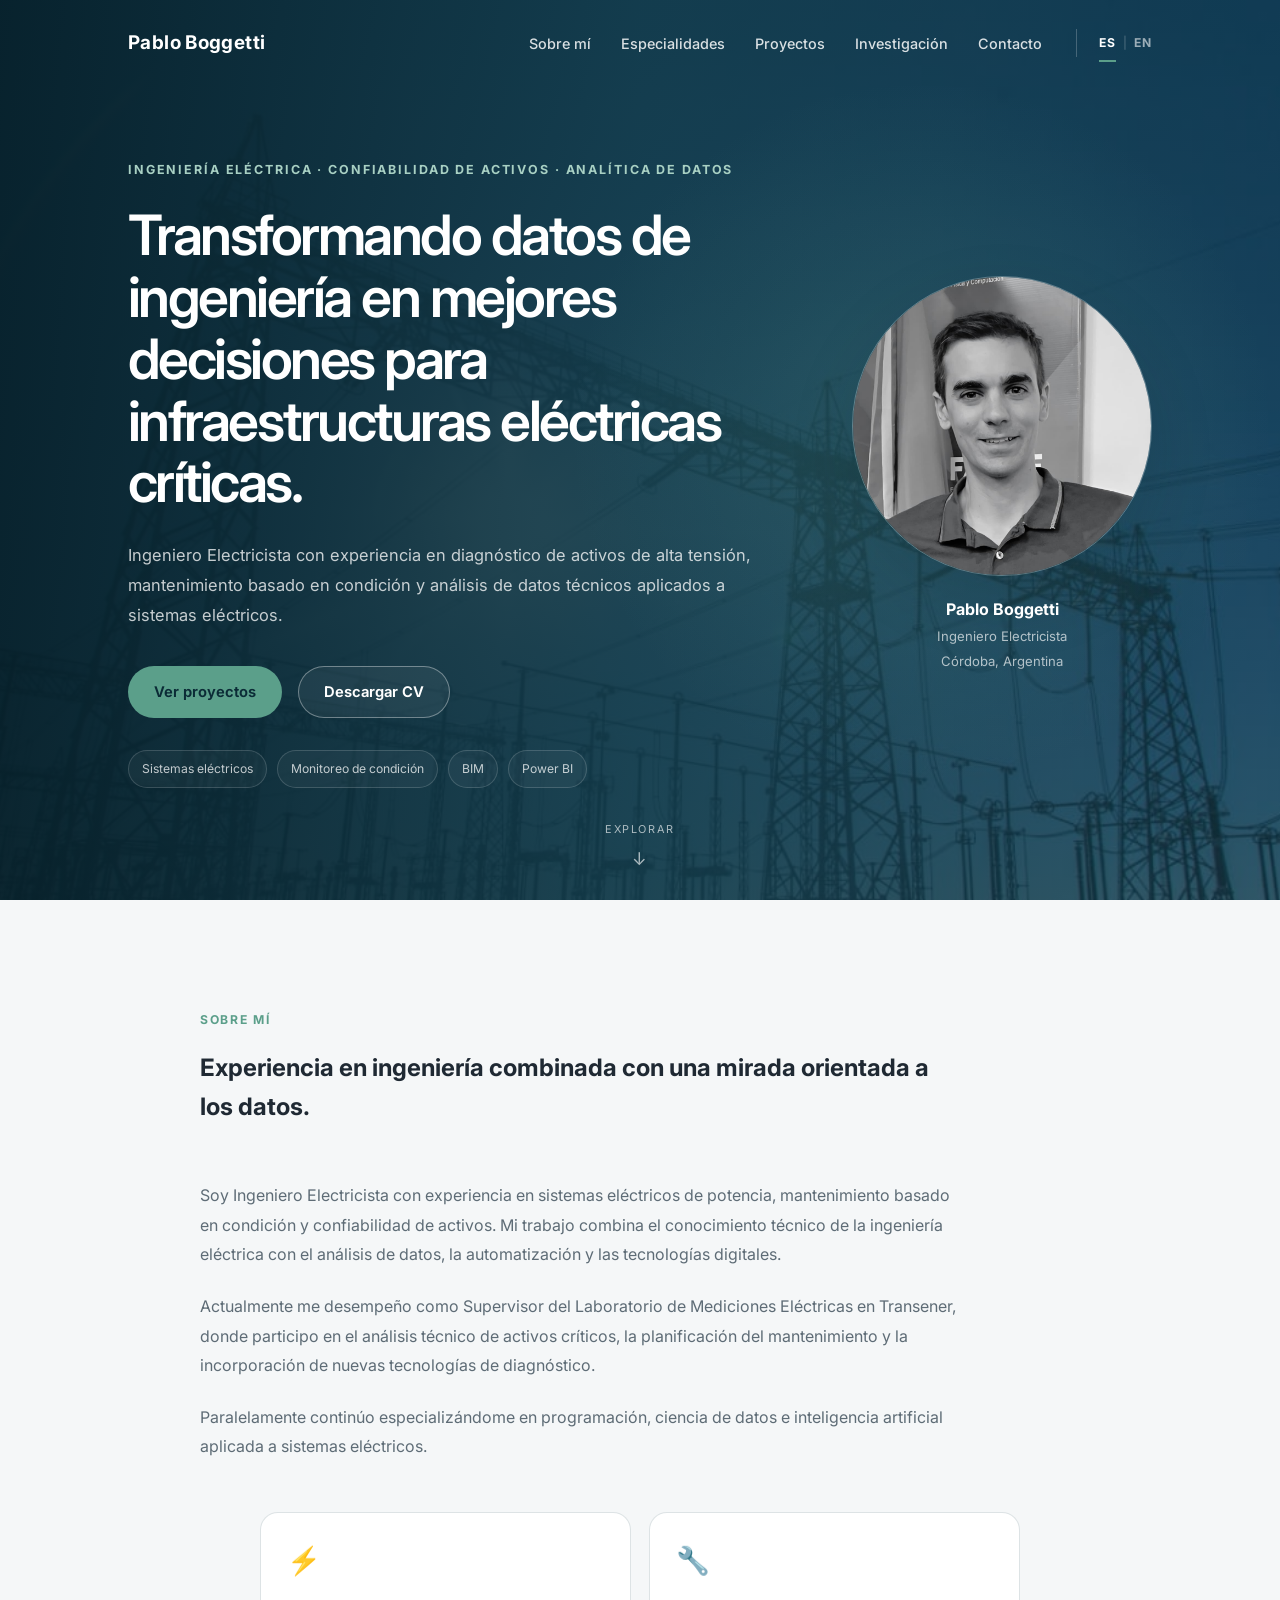
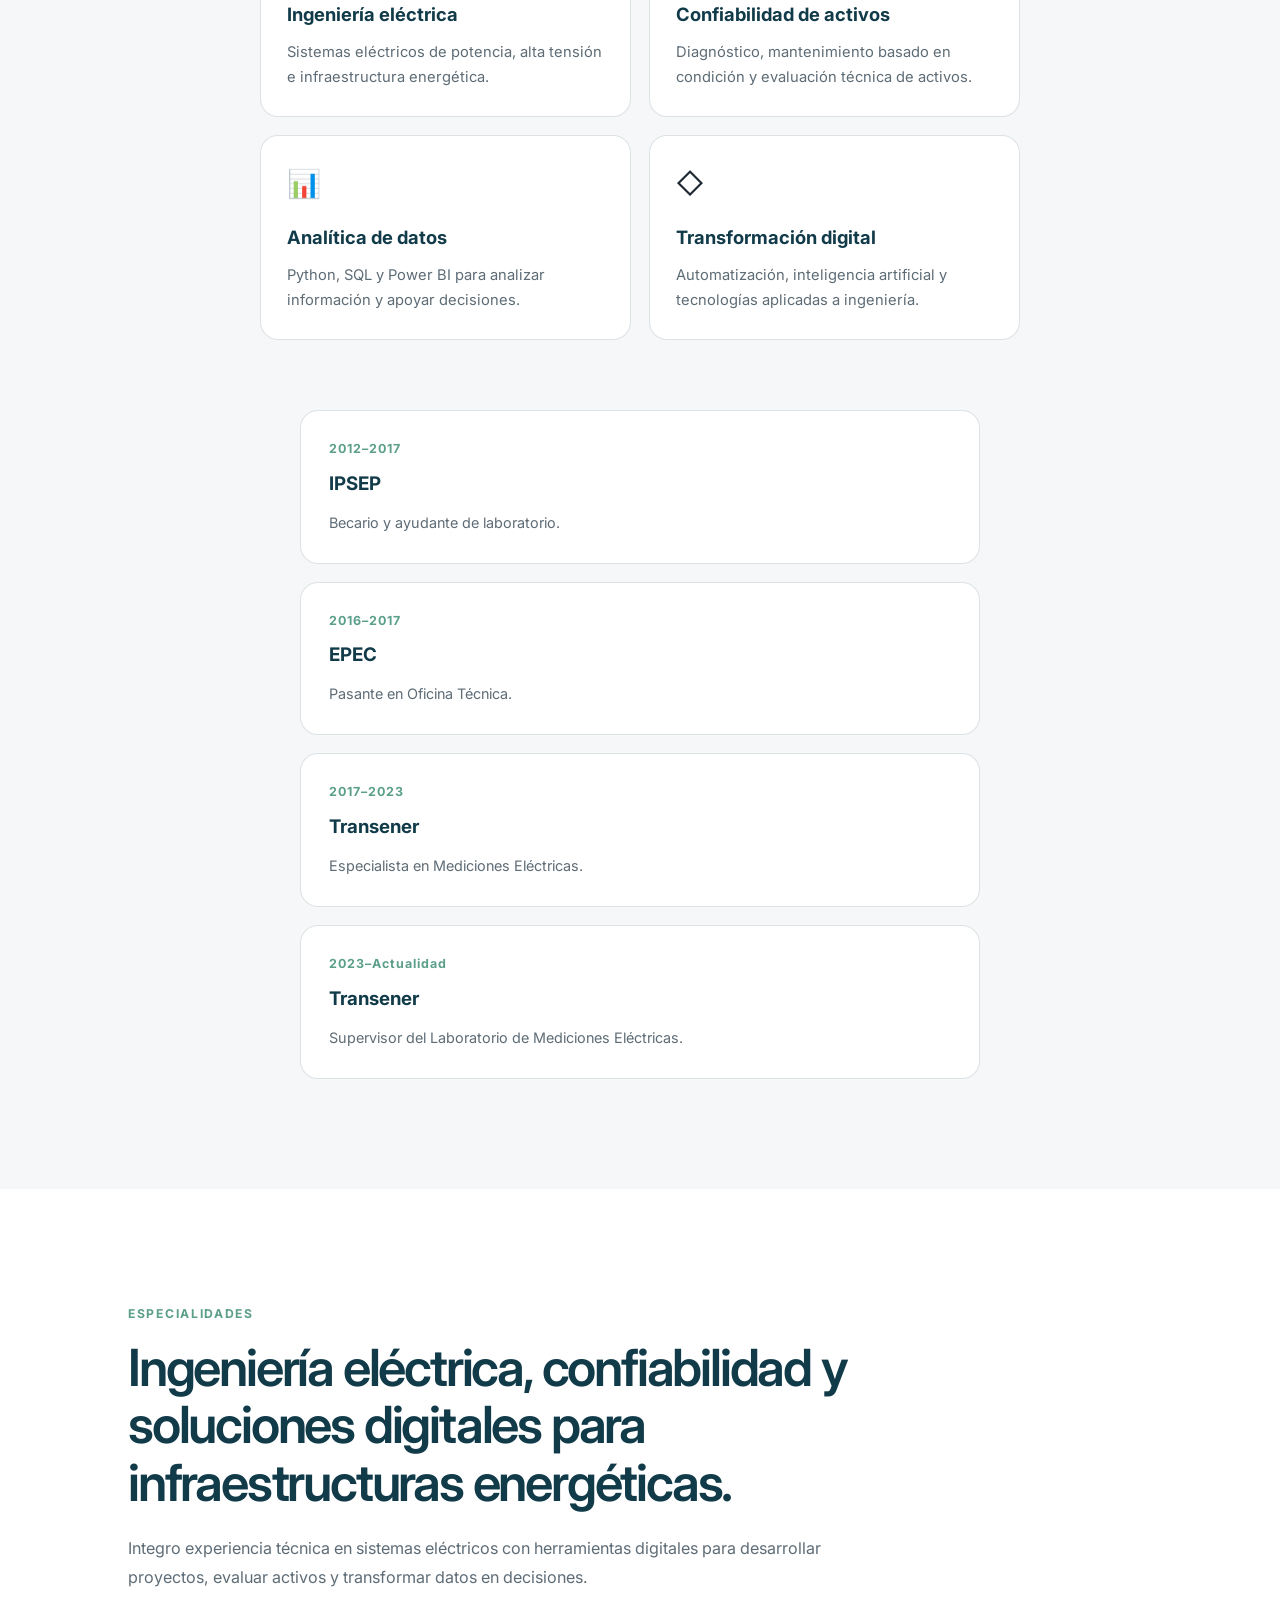
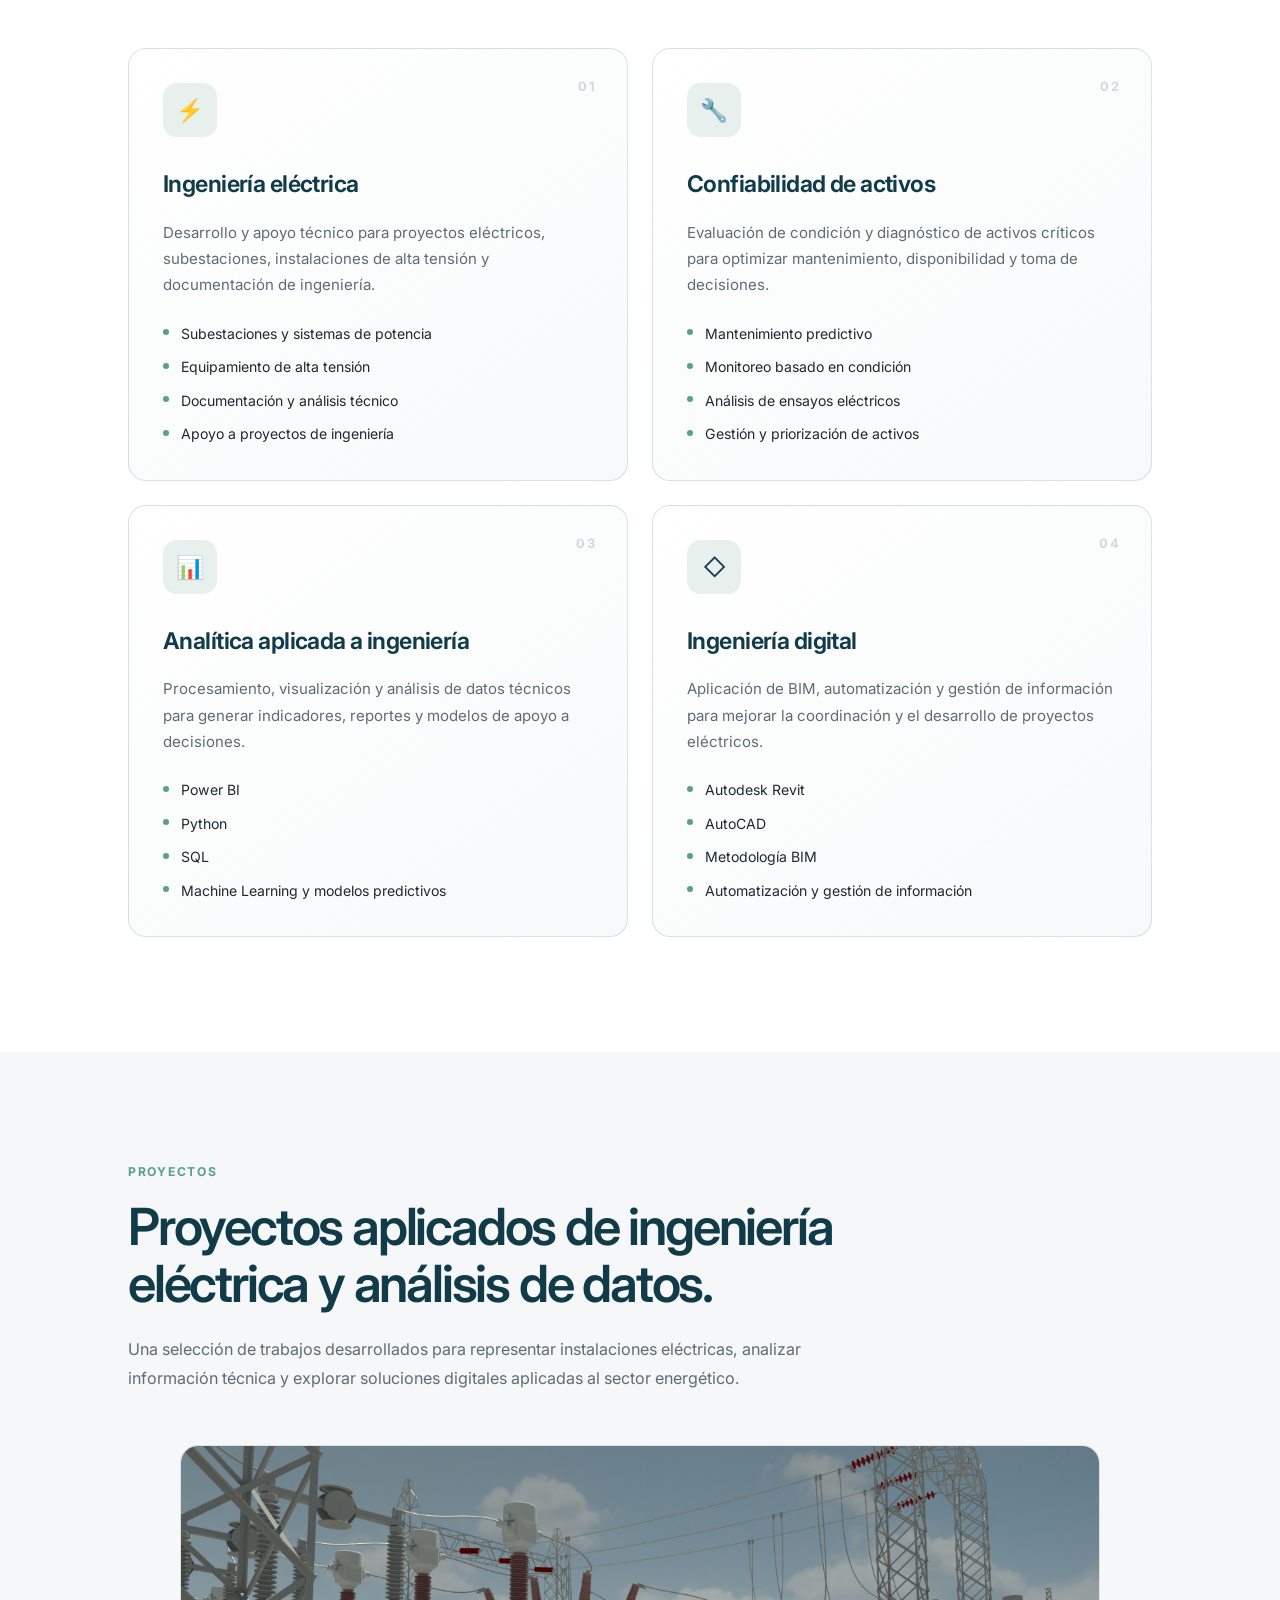
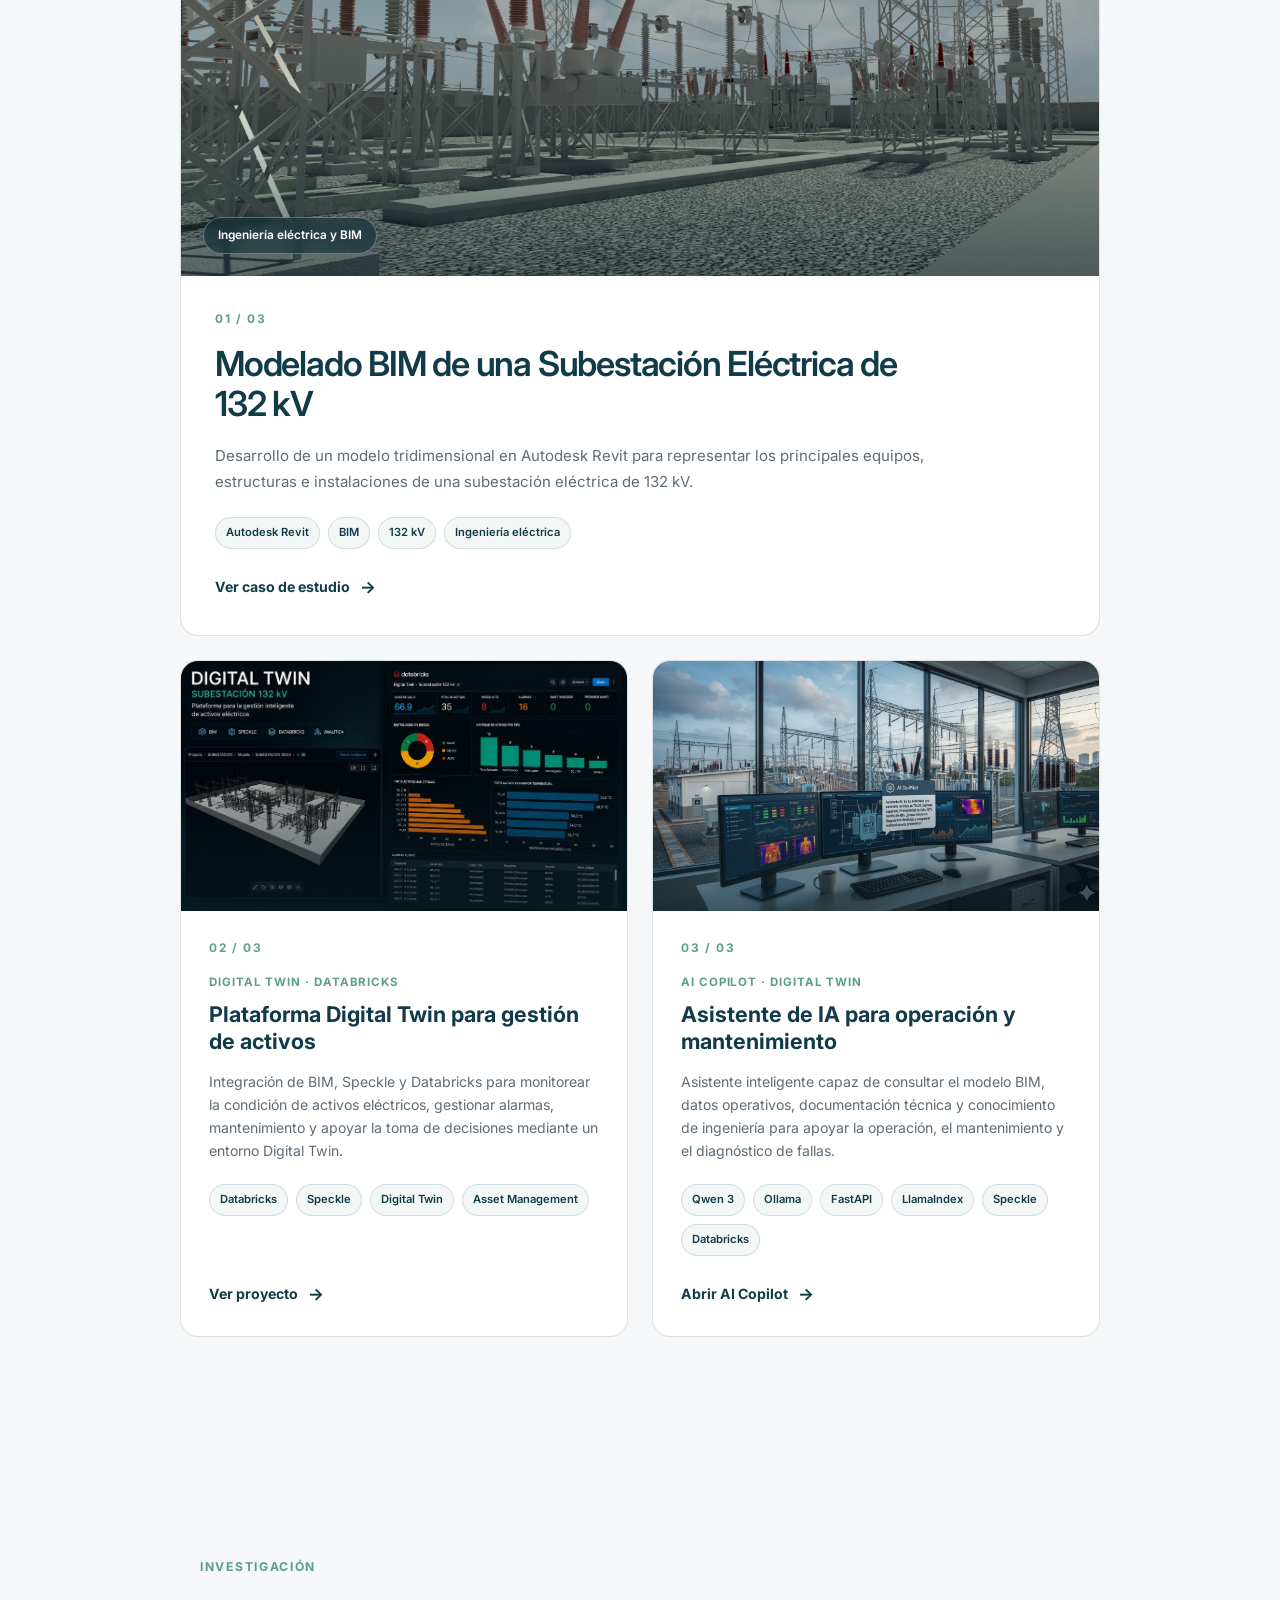
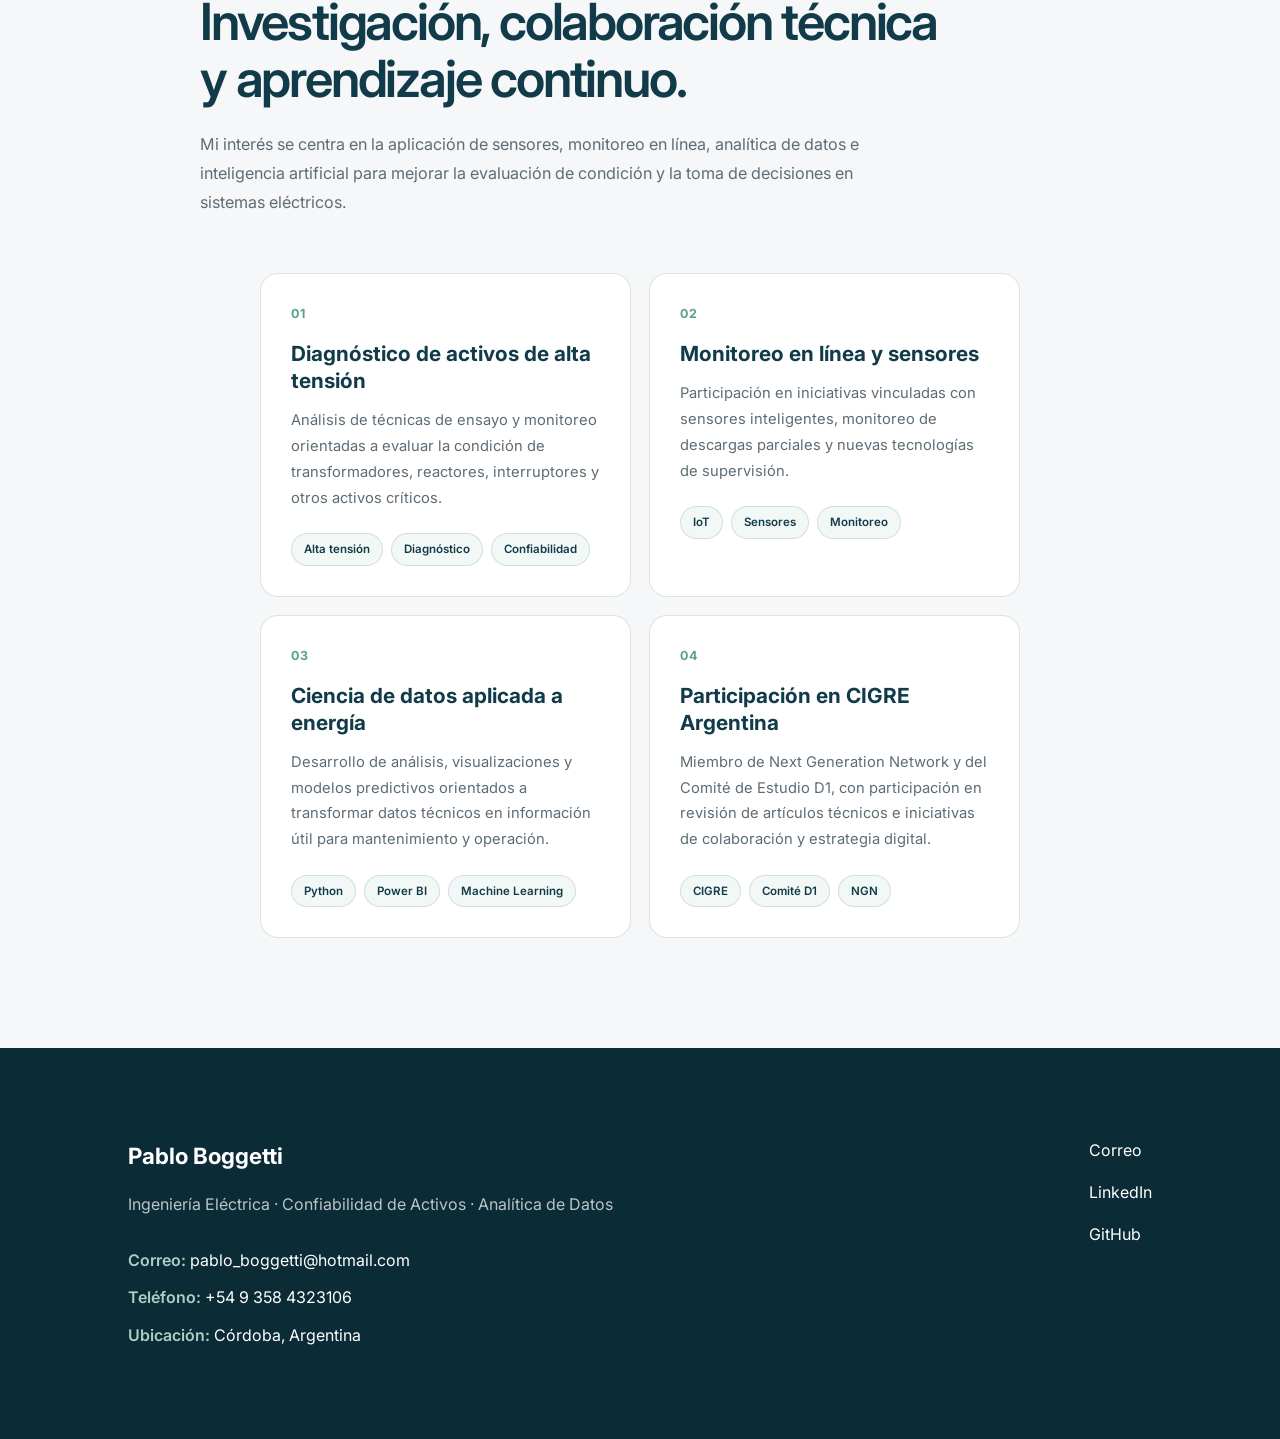
==== commit 714a152e: "Change image format from JPG to PNG" ====
--- a/index.html
+++ b/index.html
@@ -757,7 +757,7 @@
   <div class="secondary-project-image">
 
     <img
-      src="images/projects/ai-copilot-main.jpg"
+      src="images/projects/ai-copilot-main.png"
       alt="Digital Twin AI Copilot para subestaciones eléctricas"
     >
 
